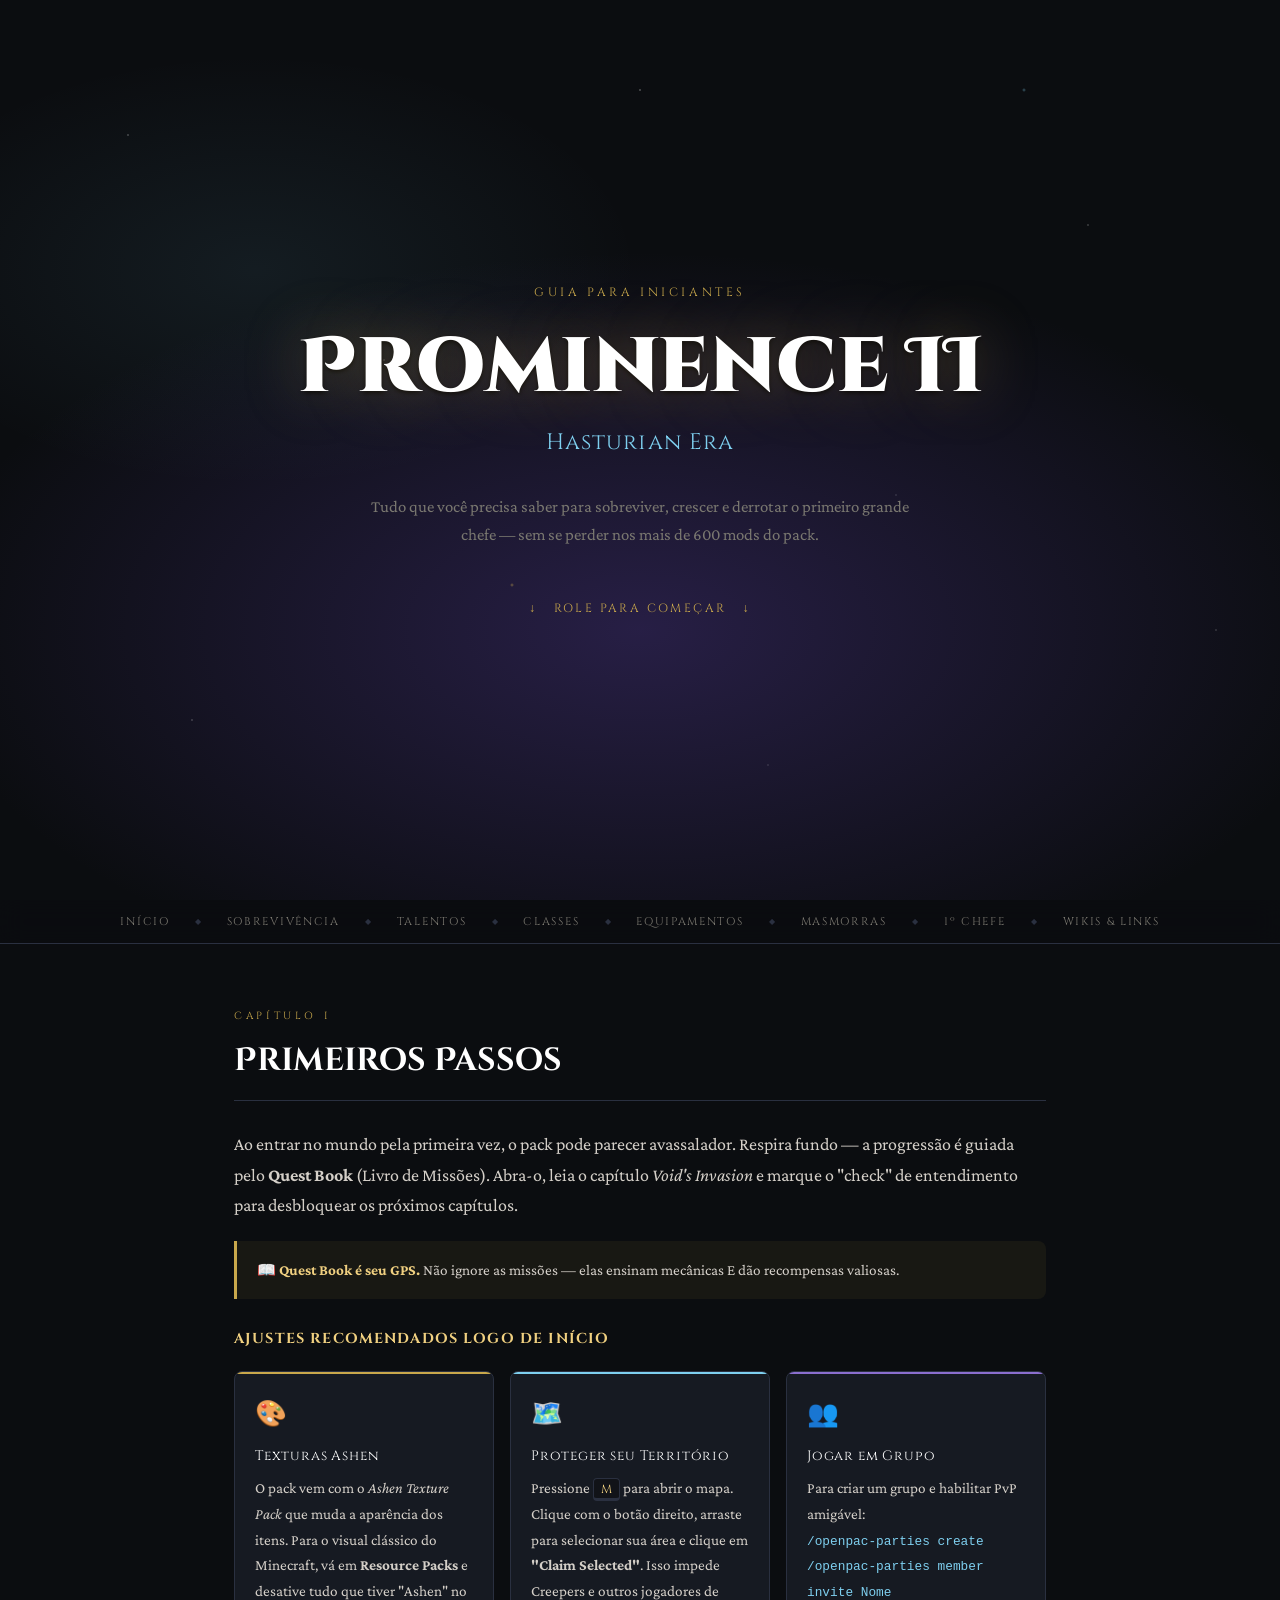
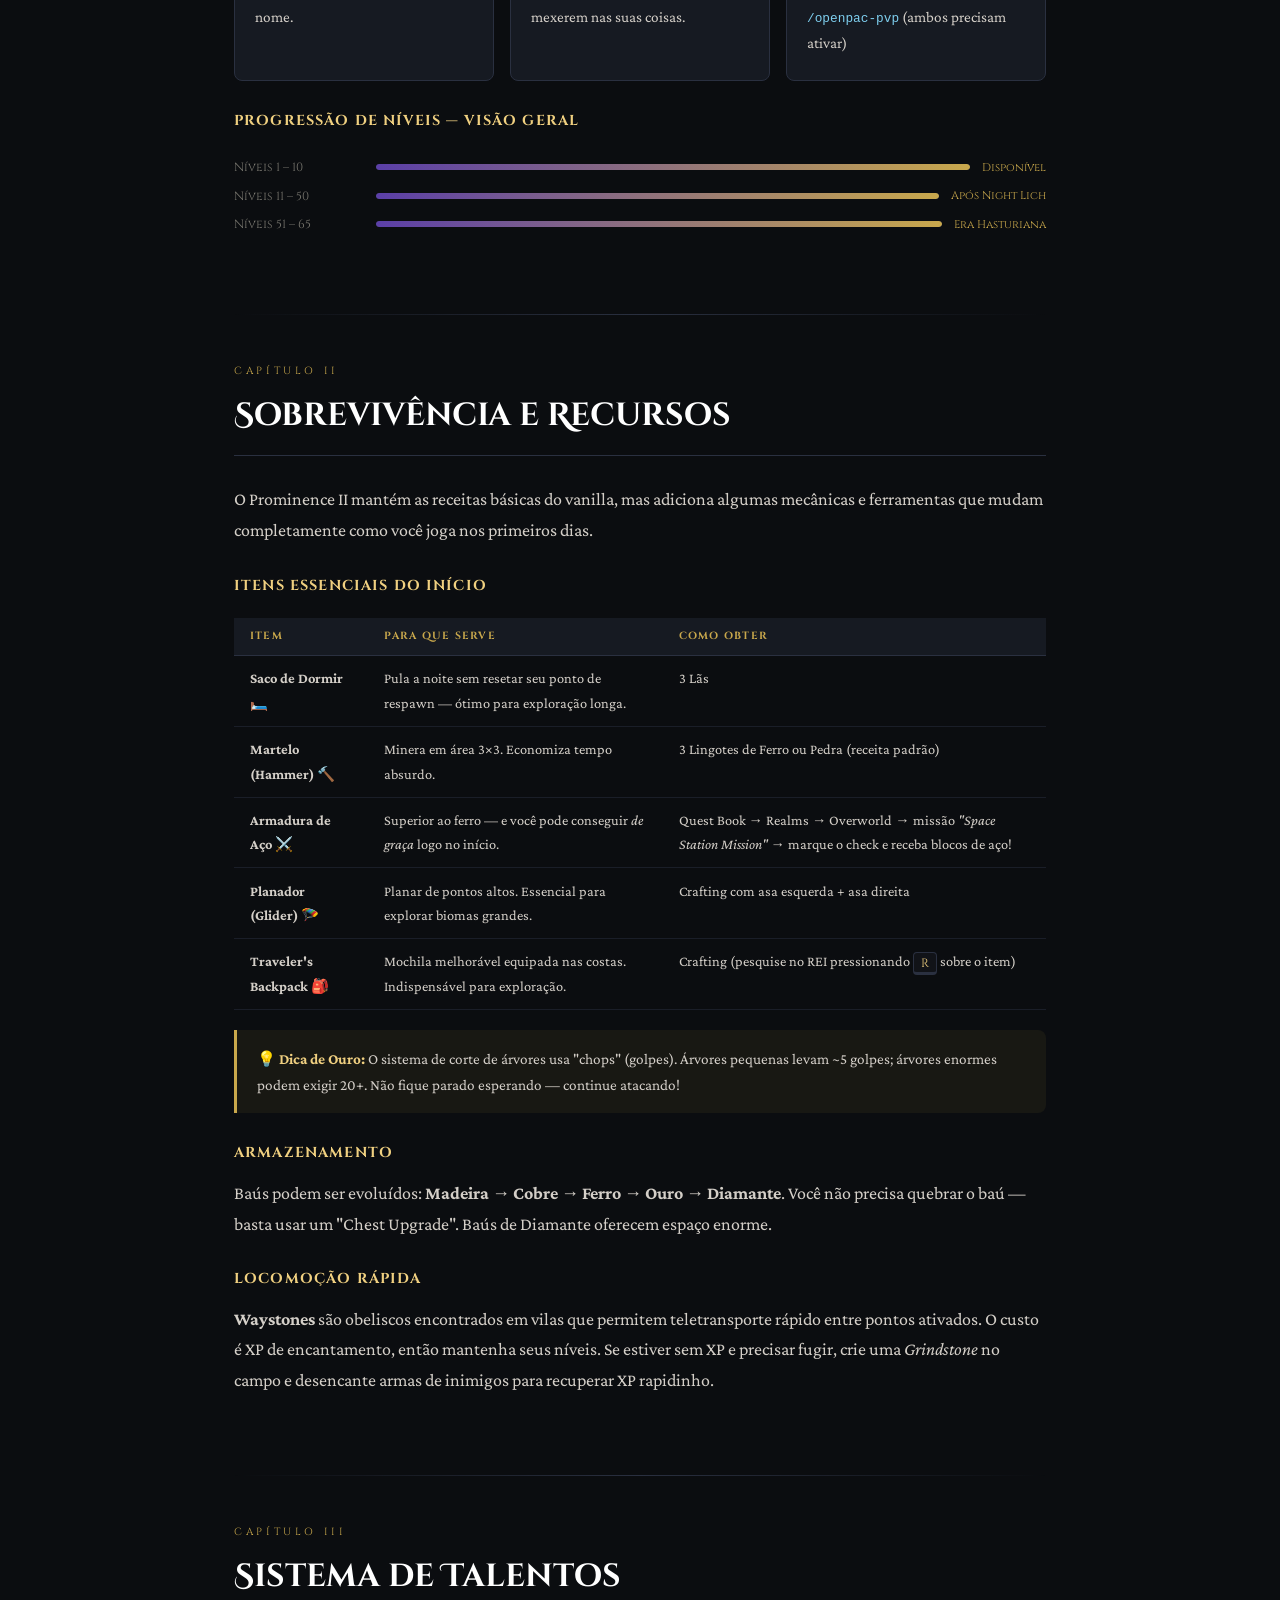
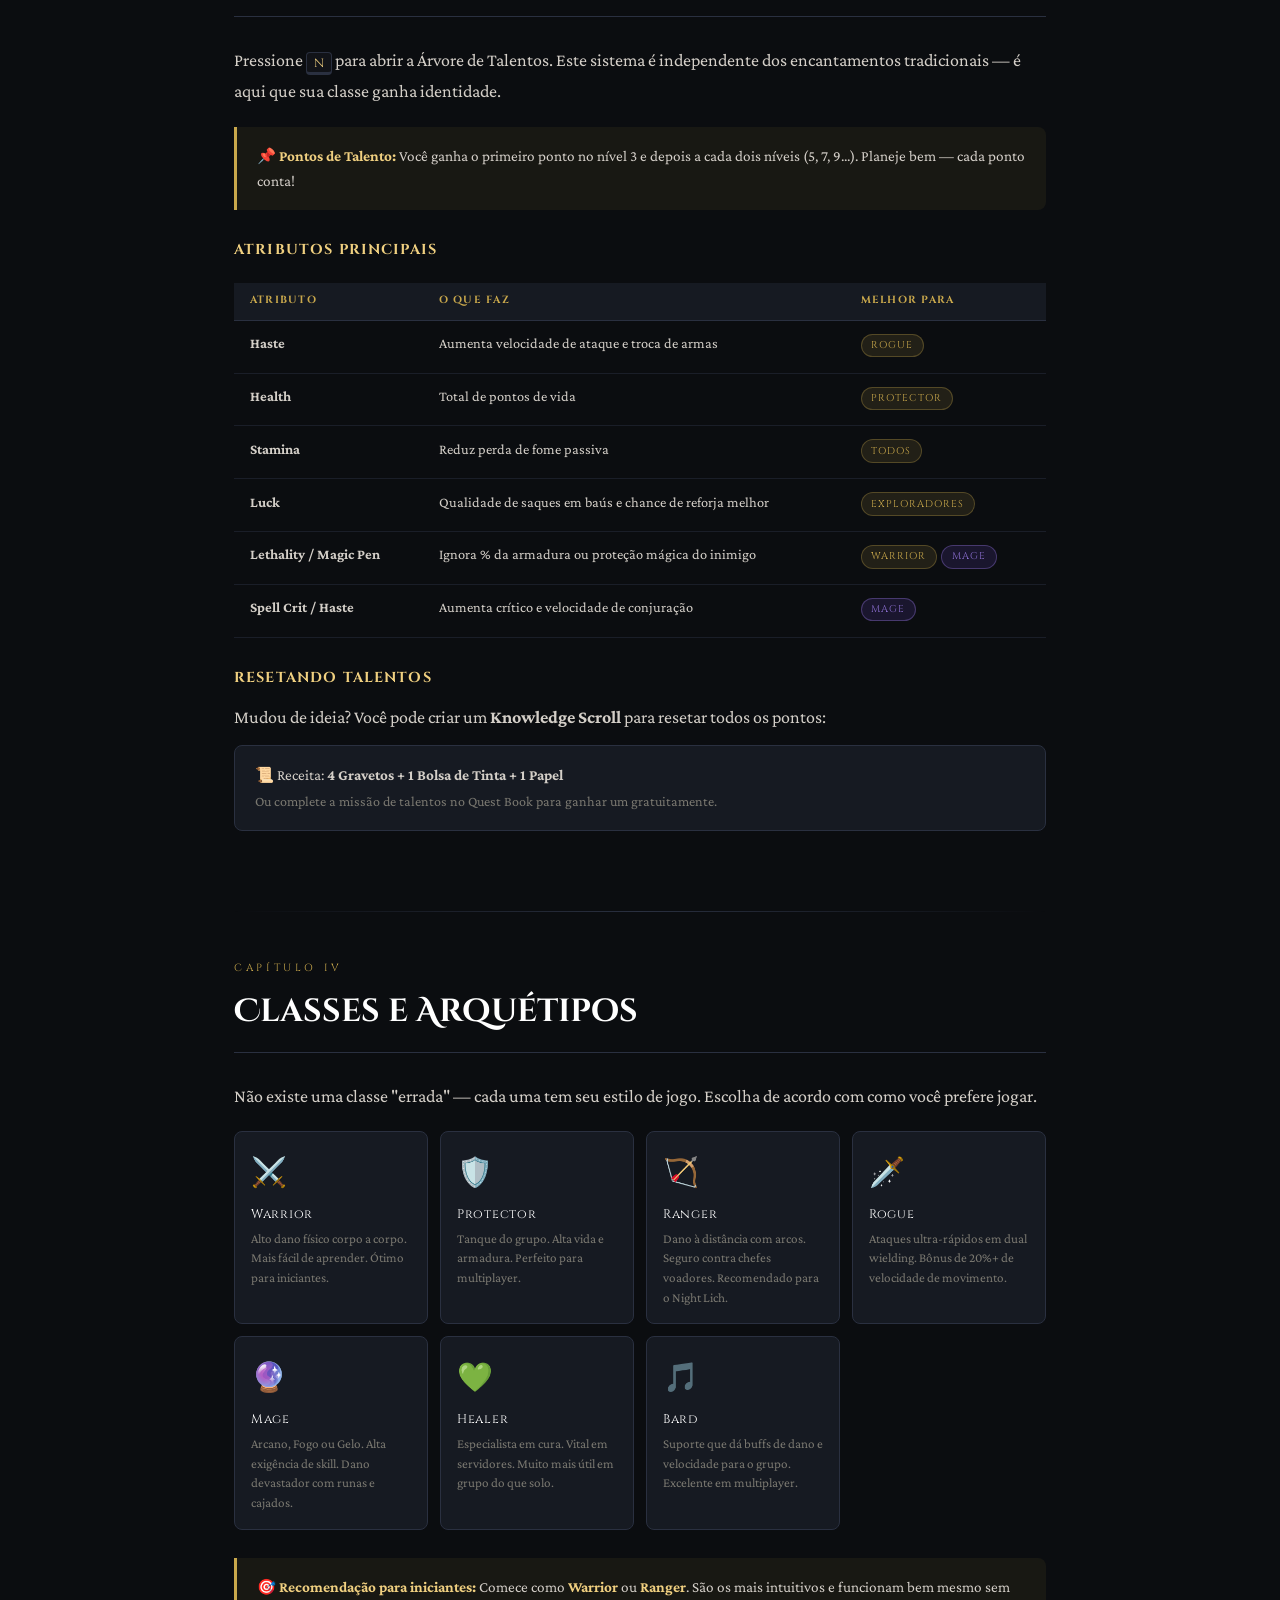
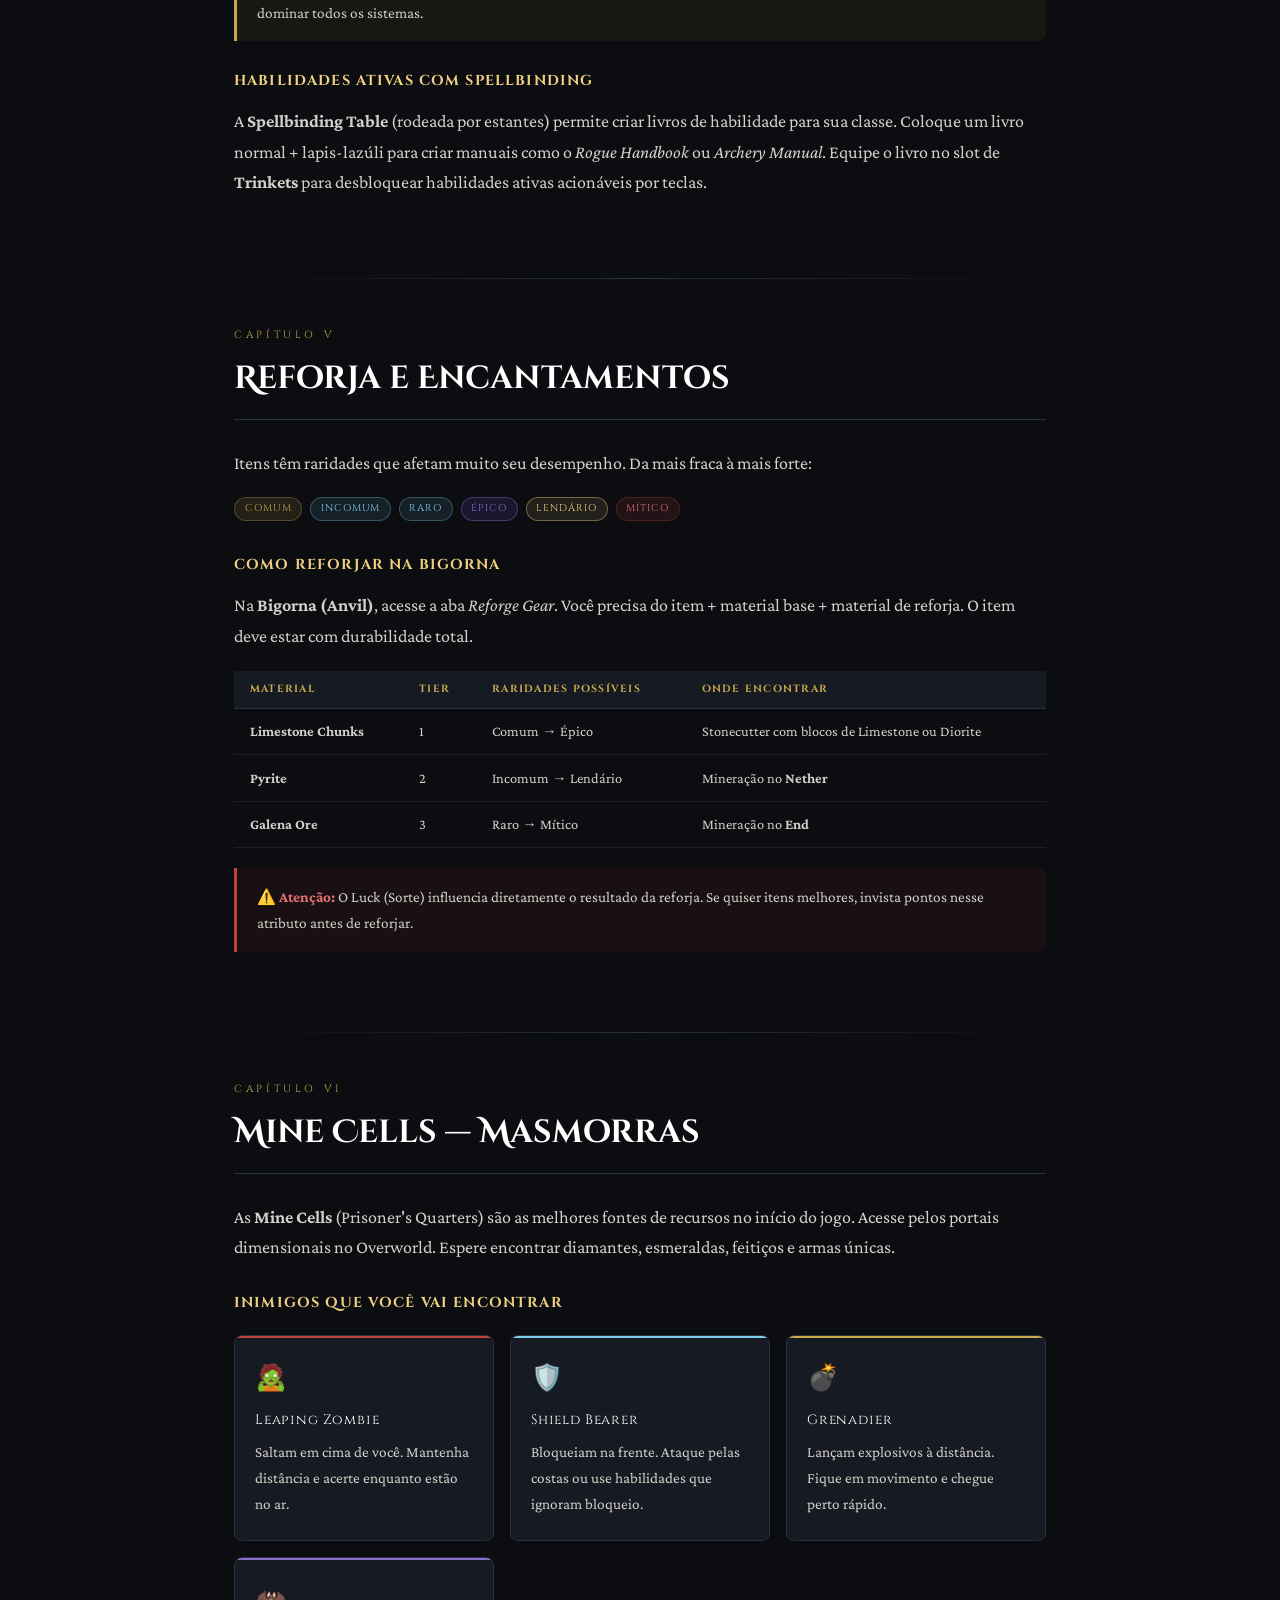
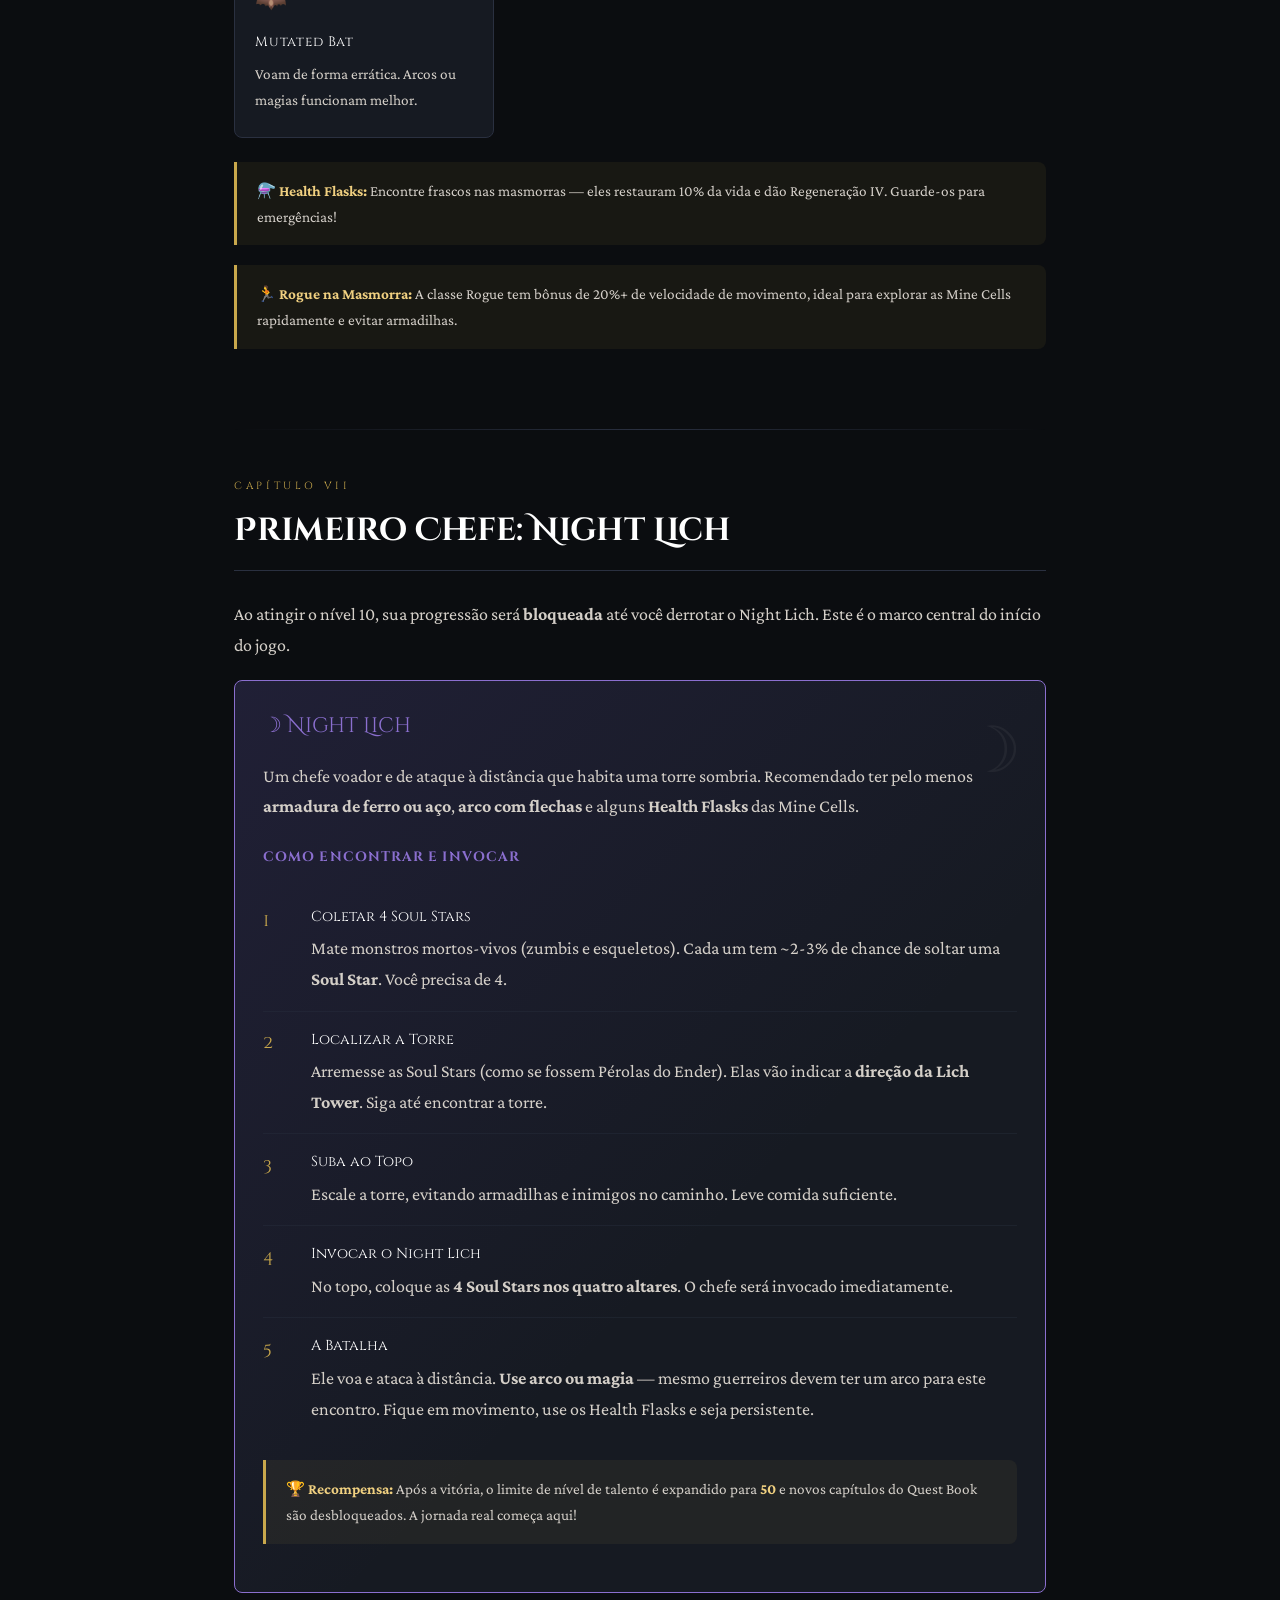
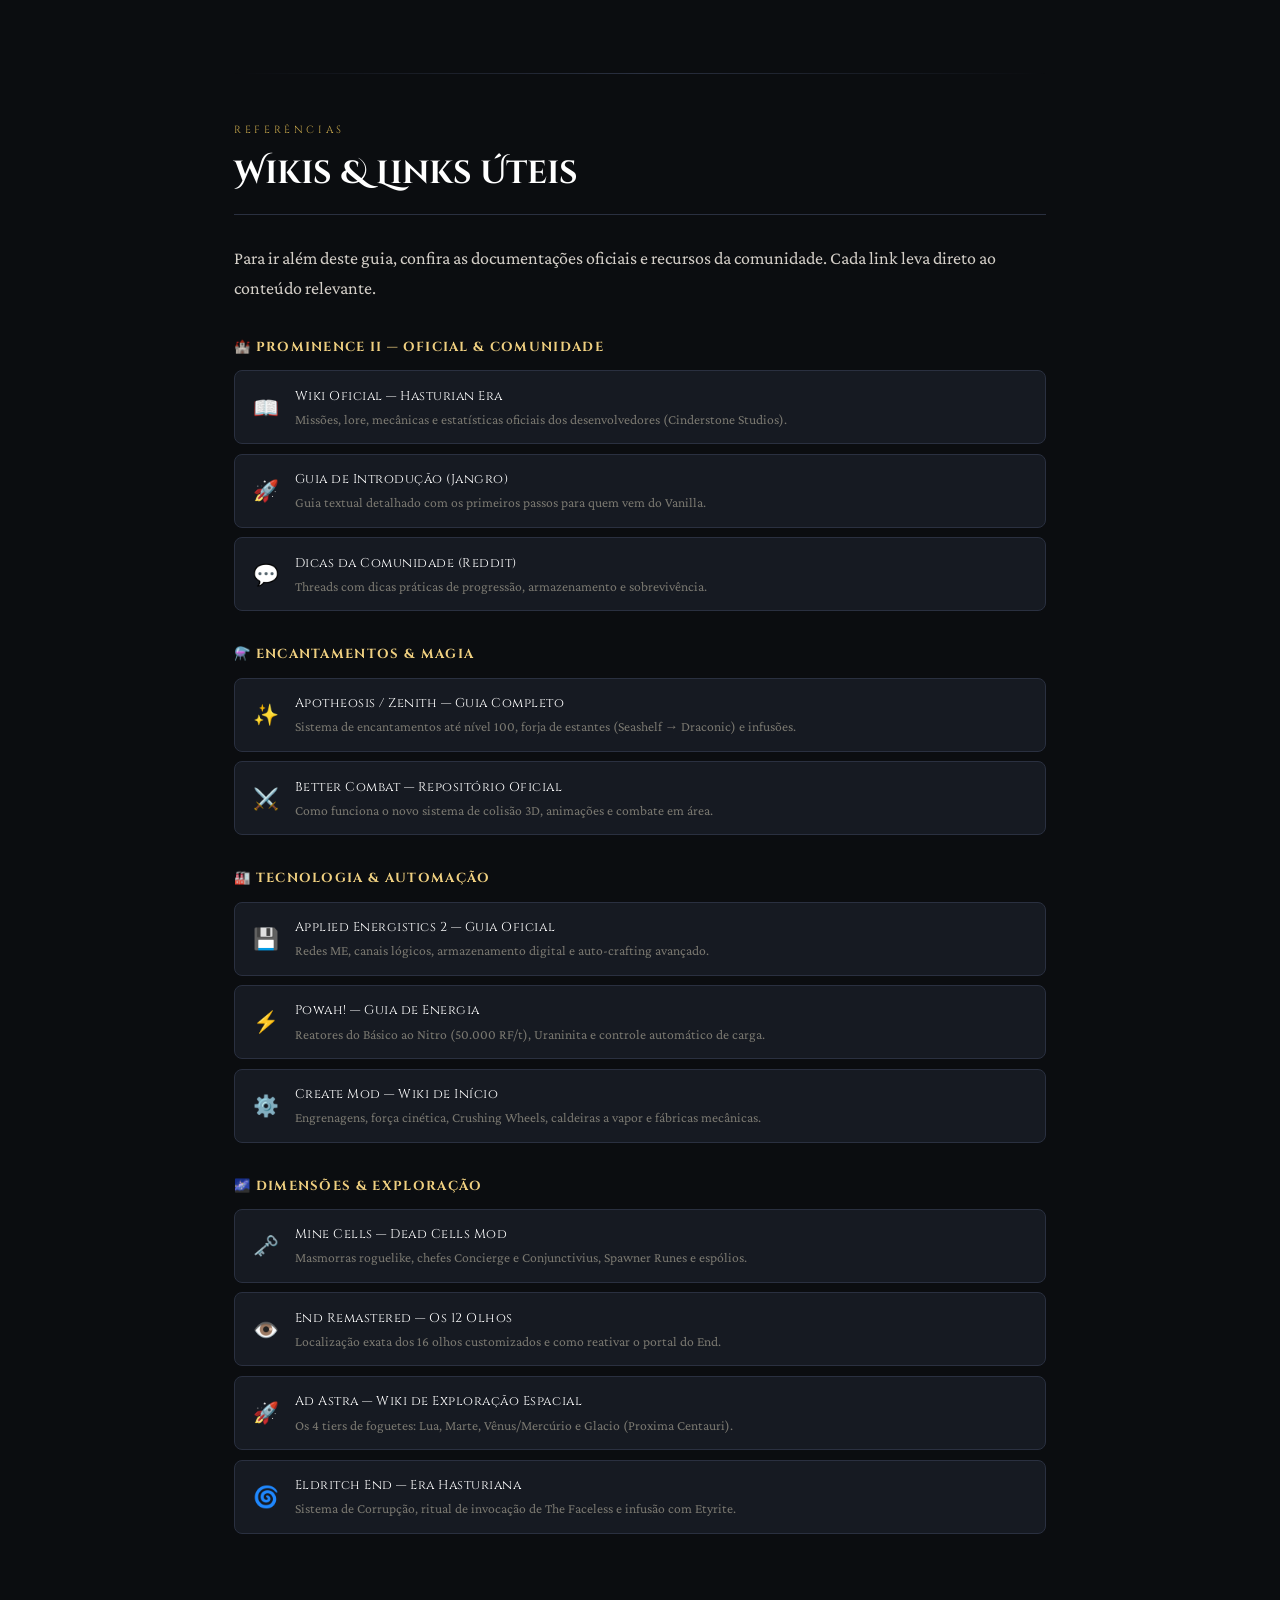
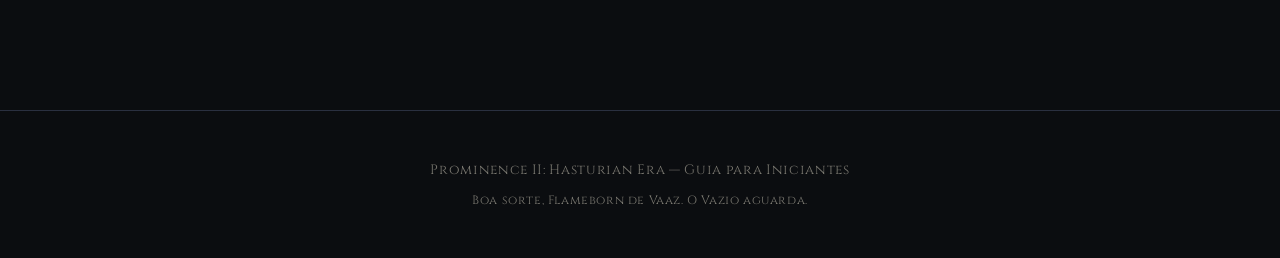
==== index.html @ ecf632aa "init commit" ====
<!DOCTYPE html>
<html lang="pt-BR">
<head>
<meta charset="UTF-8">
<meta name="viewport" content="width=device-width, initial-scale=1.0">
<title>Guia Iniciante — Prominence II: Hasturian Era</title>
<link href="https://fonts.googleapis.com/css2?family=Cinzel+Decorative:wght@700;900&family=Cinzel:wght@400;600&family=Crimson+Pro:ital,wght@0,300;0,400;0,600;1,300;1,400&display=swap" rel="stylesheet">
<style>
  :root {
    --bg:        #0b0d10;
    --surface:   #111318;
    --card:      #161a22;
    --border:    #2a3040;
    --gold:      #c9a84c;
    --gold2:     #f0d080;
    --ice:       #7ecfef;
    --void:      #5b3fa8;
    --void2:     #8b6fcf;
    --red:       #c04040;
    --green:     #4a9a6a;
    --text:      #d4cfc8;
    --muted:     #7a7870;
    --radius:    8px;
  }

  * { margin:0; padding:0; box-sizing:border-box; }

  html { scroll-behavior: smooth; }

  body {
    background: var(--bg);
    color: var(--text);
    font-family: 'Crimson Pro', Georgia, serif;
    font-size: 18px;
    line-height: 1.7;
    overflow-x: hidden;
  }

  /* ── NOISE TEXTURE ── */
  body::before {
    content:'';
    position:fixed; inset:0; pointer-events:none; z-index:0;
    background-image: url("data:image/svg+xml,%3Csvg viewBox='0 0 200 200' xmlns='http://www.w3.org/2000/svg'%3E%3Cfilter id='n'%3E%3CfeTurbulence type='fractalNoise' baseFrequency='0.85' numOctaves='4' stitchTiles='stitch'/%3E%3C/filter%3E%3Crect width='100%25' height='100%25' filter='url(%23n)' opacity='0.04'/%3E%3C/svg%3E");
    opacity: 0.4;
  }

  /* ── HERO ── */
  header {
    position: relative;
    min-height: 100vh;
    display: flex; flex-direction: column;
    align-items: center; justify-content: center;
    text-align: center;
    padding: 3rem 2rem;
    overflow: hidden;
    background:
      radial-gradient(ellipse 80% 60% at 50% 70%, rgba(91,63,168,.35) 0%, transparent 70%),
      radial-gradient(ellipse 50% 40% at 20% 30%, rgba(126,207,239,.08) 0%, transparent 60%),
      var(--bg);
  }

  .stars {
    position: absolute; inset: 0; pointer-events: none;
    background-image:
      radial-gradient(1px 1px at 10% 15%, rgba(255,255,255,.6) 0%, transparent 100%),
      radial-gradient(1px 1px at 30% 40%, rgba(255,255,255,.4) 0%, transparent 100%),
      radial-gradient(1px 1px at 50% 10%, rgba(255,255,255,.7) 0%, transparent 100%),
      radial-gradient(1px 1px at 70% 55%, rgba(255,255,255,.3) 0%, transparent 100%),
      radial-gradient(1px 1px at 85% 25%, rgba(255,255,255,.5) 0%, transparent 100%),
      radial-gradient(1px 1px at 95% 70%, rgba(255,255,255,.4) 0%, transparent 100%),
      radial-gradient(1px 1px at 15% 80%, rgba(255,255,255,.5) 0%, transparent 100%),
      radial-gradient(1px 1px at 60% 85%, rgba(255,255,255,.3) 0%, transparent 100%),
      radial-gradient(2px 2px at 40% 65%, rgba(201,168,76,.5) 0%, transparent 100%),
      radial-gradient(2px 2px at 80% 10%, rgba(126,207,239,.4) 0%, transparent 100%);
  }

  .hero-eyebrow {
    font-family: 'Cinzel', serif;
    font-size: .75rem;
    letter-spacing: .3em;
    text-transform: uppercase;
    color: var(--gold);
    margin-bottom: 1.5rem;
    opacity: 0;
    animation: fadeUp .8s .2s forwards;
  }

  .hero-title {
    font-family: 'Cinzel Decorative', serif;
    font-size: clamp(2.2rem, 6vw, 5rem);
    font-weight: 900;
    line-height: 1.1;
    color: #fff;
    text-shadow: 0 0 60px rgba(201,168,76,.4), 0 2px 4px rgba(0,0,0,.8);
    opacity: 0;
    animation: fadeUp .8s .4s forwards;
  }

  .hero-sub {
    font-family: 'Cinzel', serif;
    font-size: clamp(1rem, 2vw, 1.4rem);
    color: var(--ice);
    margin-top: .75rem;
    letter-spacing: .05em;
    opacity: 0;
    animation: fadeUp .8s .6s forwards;
  }

  .hero-desc {
    max-width: 560px;
    margin: 2rem auto 0;
    font-size: 1.05rem;
    color: var(--muted);
    opacity: 0;
    animation: fadeUp .8s .8s forwards;
  }

  .scroll-cta {
    margin-top: 3rem;
    font-family: 'Cinzel', serif;
    font-size: .75rem;
    letter-spacing: .2em;
    color: var(--gold);
    text-transform: uppercase;
    opacity: 0;
    animation: fadeUp .8s 1s forwards, pulse 2s 2s infinite;
  }

  /* ── NAV BAR ── */
  nav {
    position: sticky; top: 0; z-index: 100;
    background: rgba(11,13,16,.92);
    backdrop-filter: blur(12px);
    border-bottom: 1px solid var(--border);
    padding: .75rem 2rem;
    display: flex; align-items: center; justify-content: center;
    gap: clamp(.5rem, 2vw, 2rem);
    flex-wrap: wrap;
  }

  nav a {
    font-family: 'Cinzel', serif;
    font-size: .7rem;
    letter-spacing: .15em;
    text-transform: uppercase;
    color: var(--muted);
    text-decoration: none;
    transition: color .2s;
    white-space: nowrap;
  }
  nav a:hover { color: var(--gold); }

  .nav-dot { color: var(--border); font-size: .5rem; }

  /* ── LAYOUT ── */
  main {
    position: relative; z-index: 1;
    max-width: 860px; margin: 0 auto;
    padding: 4rem 1.5rem 6rem;
  }

  /* ── SECTION HEADERS ── */
  .section {
    margin-bottom: 5rem;
    opacity: 0;
    transform: translateY(24px);
    transition: opacity .6s, transform .6s;
  }
  .section.visible { opacity:1; transform:none; }

  .section-label {
    font-family: 'Cinzel', serif;
    font-size: .65rem;
    letter-spacing: .35em;
    text-transform: uppercase;
    color: var(--gold);
    margin-bottom: .5rem;
  }

  .section-title {
    font-family: 'Cinzel Decorative', serif;
    font-size: clamp(1.4rem, 3vw, 2rem);
    color: #fff;
    border-bottom: 1px solid var(--border);
    padding-bottom: .75rem;
    margin-bottom: 1.75rem;
  }

  /* ── CARDS ── */
  .card-grid {
    display: grid;
    grid-template-columns: repeat(auto-fill, minmax(240px, 1fr));
    gap: 1rem;
    margin-top: 1.25rem;
  }

  .card {
    background: var(--card);
    border: 1px solid var(--border);
    border-radius: var(--radius);
    padding: 1.25rem 1.25rem 1.5rem;
    position: relative;
    overflow: hidden;
    transition: border-color .2s, transform .2s;
  }
  .card:hover { border-color: var(--gold); transform: translateY(-2px); }

  .card::before {
    content:'';
    position:absolute; top:0; left:0; right:0; height:2px;
    background: var(--accent, var(--gold));
  }

  .card-icon { font-size: 1.6rem; margin-bottom: .6rem; }
  .card-title {
    font-family: 'Cinzel', serif;
    font-size: .85rem;
    letter-spacing: .06em;
    color: #fff;
    margin-bottom: .4rem;
  }
  .card-body { font-size: .95rem; color: var(--text); }

  /* ── TIP BOX ── */
  .tip {
    background: rgba(201,168,76,.07);
    border-left: 3px solid var(--gold);
    border-radius: 0 var(--radius) var(--radius) 0;
    padding: 1rem 1.25rem;
    margin: 1.25rem 0;
    font-size: .95rem;
  }
  .tip strong { color: var(--gold2); }

  .warn {
    background: rgba(192,64,64,.08);
    border-left: 3px solid var(--red);
    border-radius: 0 var(--radius) var(--radius) 0;
    padding: 1rem 1.25rem;
    margin: 1.25rem 0;
    font-size: .95rem;
  }
  .warn strong { color: #e07070; }

  /* ── PROGRESSION BAR ── */
  .prog-bar {
    display: flex; flex-direction: column; gap: .5rem;
    margin: 1.5rem 0;
  }
  .prog-row {
    display: grid; grid-template-columns: 130px 1fr auto;
    align-items: center; gap: .75rem;
    font-size: .9rem;
  }
  .prog-label { font-family: 'Cinzel', serif; font-size: .75rem; color: var(--muted); }
  .prog-track {
    height: 6px; background: var(--border); border-radius: 99px; overflow: hidden;
  }
  .prog-fill {
    height: 100%; background: linear-gradient(90deg, var(--void), var(--gold));
    border-radius: 99px;
    transform: scaleX(0); transform-origin: left;
    transition: transform 1s .3s ease;
  }
  .prog-fill.animate { transform: scaleX(1); }
  .prog-val { font-family: 'Cinzel', serif; font-size: .7rem; color: var(--gold); white-space: nowrap; }

  /* ── TABLE ── */
  .tbl-wrap { overflow-x: auto; margin: 1.25rem 0; }
  table {
    width: 100%; border-collapse: collapse;
    font-size: .9rem;
  }
  th {
    font-family: 'Cinzel', serif;
    font-size: .65rem; letter-spacing: .12em; text-transform: uppercase;
    color: var(--gold); text-align: left;
    padding: .6rem 1rem;
    border-bottom: 1px solid var(--border);
    background: var(--card);
  }
  td {
    padding: .65rem 1rem;
    border-bottom: 1px solid rgba(42,48,64,.5);
    vertical-align: top;
  }
  tr:hover td { background: rgba(255,255,255,.02); }

  /* ── STEP LIST ── */
  .steps { counter-reset: step; list-style: none; margin: 1.25rem 0; }
  .steps li {
    counter-increment: step;
    display: flex; gap: 1rem;
    padding: 1rem 0;
    border-bottom: 1px solid rgba(42,48,64,.4);
  }
  .steps li:last-child { border-bottom: none; }
  .step-num {
    font-family: 'Cinzel Decorative', serif;
    font-size: 1.1rem; color: var(--gold); min-width: 2rem; padding-top: .1rem;
  }
  .step-num::before { content: counter(step); }
  .step-content {}
  .step-title { font-family: 'Cinzel', serif; font-size: .9rem; color: #fff; margin-bottom: .25rem; }

  /* ── CLASS GRID ── */
  .class-grid {
    display: grid;
    grid-template-columns: repeat(auto-fill, minmax(170px, 1fr));
    gap: .75rem; margin-top: 1.25rem;
  }
  .class-card {
    background: var(--card); border: 1px solid var(--border);
    border-radius: var(--radius); padding: 1rem;
    cursor: default;
    transition: border-color .25s, transform .25s;
  }
  .class-card:hover { border-color: var(--accent, var(--gold)); transform: translateY(-3px); }
  .class-emoji { font-size: 1.8rem; }
  .class-name { font-family: 'Cinzel', serif; font-size: .78rem; letter-spacing: .06em; color: #fff; margin: .4rem 0 .25rem; }
  .class-desc { font-size: .82rem; color: var(--muted); line-height: 1.5; }

  /* ── BOSS BLOCK ── */
  .boss-block {
    background: linear-gradient(135deg, rgba(91,63,168,.15), rgba(11,13,16,0) 60%),
                var(--card);
    border: 1px solid var(--void2);
    border-radius: var(--radius);
    padding: 1.75rem;
    margin-top: 1.25rem;
    position: relative; overflow: hidden;
  }
  .boss-block::after {
    content:'☽';
    position:absolute; right:1.5rem; top:1rem;
    font-size:4rem; opacity:.06; pointer-events:none;
  }
  .boss-name {
    font-family: 'Cinzel Decorative', serif;
    font-size: 1.3rem; color: var(--void2);
    margin-bottom: 1rem;
  }

  /* ── BADGE ── */
  .badge {
    display: inline-block;
    font-family: 'Cinzel', serif;
    font-size: .62rem; letter-spacing: .1em; text-transform: uppercase;
    padding: .15rem .6rem;
    border-radius: 99px;
    background: rgba(201,168,76,.12);
    border: 1px solid rgba(201,168,76,.3);
    color: var(--gold);
    margin-right: .3rem; margin-bottom: .3rem;
  }
  .badge.blue { background: rgba(126,207,239,.1); border-color: rgba(126,207,239,.3); color: var(--ice); }
  .badge.purple { background: rgba(91,63,168,.2); border-color: rgba(139,111,207,.4); color: var(--void2); }
  .badge.red { background: rgba(192,64,64,.12); border-color: rgba(192,64,64,.3); color: #e07070; }

  /* ── KEY HIGHLIGHT ── */
  kbd {
    font-family: 'Cinzel', serif;
    font-size: .75rem;
    background: var(--surface);
    border: 1px solid var(--border);
    border-bottom: 3px solid var(--border);
    border-radius: 4px;
    padding: .1rem .45rem;
    color: var(--gold2);
  }

  /* ── DIVIDER ── */
  .divider {
    border: none;
    height: 1px;
    background: linear-gradient(90deg, transparent, var(--border), transparent);
    margin: 3rem 0;
  }

  /* ── LINK CARDS ── */
  .link-group-title {
    font-family: 'Cinzel', serif;
    font-size: .82rem;
    letter-spacing: .1em;
    text-transform: uppercase;
    color: var(--gold2);
    margin: 2rem 0 .75rem;
  }

  .link-grid {
    display: flex;
    flex-direction: column;
    gap: .6rem;
  }

  .link-card {
    display: flex;
    align-items: center;
    gap: 1rem;
    background: var(--card);
    border: 1px solid var(--border);
    border-radius: var(--radius);
    padding: .9rem 1.1rem;
    text-decoration: none;
    color: var(--text);
    transition: border-color .2s, background .2s, transform .15s;
  }
  .link-card:hover {
    border-color: var(--gold);
    background: rgba(201,168,76,.05);
    transform: translateX(4px);
  }

  .link-icon { font-size: 1.3rem; flex-shrink: 0; }

  .link-info {
    display: flex; flex-direction: column; gap: .15rem; flex: 1; min-width: 0;
  }

  .link-name {
    font-family: 'Cinzel', serif;
    font-size: .8rem;
    letter-spacing: .04em;
    color: #fff;
  }

  .link-desc {
    font-size: .85rem;
    color: var(--muted);
    line-height: 1.4;
  }

  .link-arrow {
    font-size: 1rem;
    color: var(--gold);
    flex-shrink: 0;
    opacity: 0;
    transition: opacity .2s, transform .2s;
  }
  .link-card:hover .link-arrow { opacity: 1; transform: translate(2px, -2px); }

  /* ── FOOTER ── */
  footer {
    text-align: center;
    padding: 3rem 1rem;
    font-size: .85rem;
    color: var(--muted);
    border-top: 1px solid var(--border);
    font-family: 'Cinzel', serif;
    letter-spacing: .05em;
  }

  /* ── ANIMATIONS ── */
  @keyframes fadeUp {
    from { opacity:0; transform: translateY(16px); }
    to   { opacity:1; transform: translateY(0); }
  }
  @keyframes pulse {
    0%,100% { opacity:.5; } 50% { opacity:1; }
  }

  /* ── RESPONSIVE ── */
  @media (max-width: 600px) {
    .prog-row { grid-template-columns: 90px 1fr auto; }
    nav { gap: .5rem 1rem; }
  }
</style>
</head>
<body>

<!-- HERO -->
<header>
  <div class="stars"></div>
  <p class="hero-eyebrow">Guia para Iniciantes</p>
  <h1 class="hero-title">Prominence II</h1>
  <p class="hero-sub">Hasturian Era</p>
  <p class="hero-desc">Tudo que você precisa saber para sobreviver, crescer e derrotar o primeiro grande chefe — sem se perder nos mais de 600 mods do pack.</p>
  <p class="scroll-cta">↓ &nbsp; Role para começar &nbsp; ↓</p>
</header>

<!-- NAV -->
<nav>
  <a href="#inicio">Início</a>
  <span class="nav-dot">◆</span>
  <a href="#sobrevivencia">Sobrevivência</a>
  <span class="nav-dot">◆</span>
  <a href="#talentos">Talentos</a>
  <span class="nav-dot">◆</span>
  <a href="#classes">Classes</a>
  <span class="nav-dot">◆</span>
  <a href="#equipamentos">Equipamentos</a>
  <span class="nav-dot">◆</span>
  <a href="#masmorras">Masmorras</a>
  <span class="nav-dot">◆</span>
  <a href="#chefe">1º Chefe</a>
  <span class="nav-dot">◆</span>
  <a href="#wikis">Wikis & Links</a>
</nav>

<main>

<!-- ── 1. PRIMEIROS PASSOS ── -->
<section class="section" id="inicio">
  <p class="section-label">Capítulo I</p>
  <h2 class="section-title">Primeiros Passos</h2>

  <p>Ao entrar no mundo pela primeira vez, o pack pode parecer avassalador. Respira fundo — a progressão é guiada pelo <strong>Quest Book</strong> (Livro de Missões). Abra-o, leia o capítulo <em>Void's Invasion</em> e marque o "check" de entendimento para desbloquear os próximos capítulos.</p>

  <div class="tip"><strong>📖 Quest Book é seu GPS.</strong> Não ignore as missões — elas ensinam mecânicas E dão recompensas valiosas.</div>

  <h3 style="font-family:'Cinzel',serif;font-size:.9rem;letter-spacing:.08em;color:var(--gold2);margin:1.75rem 0 .75rem;text-transform:uppercase;">Ajustes Recomendados Logo de Início</h3>

  <div class="card-grid">
    <div class="card" style="--accent:var(--gold)">
      <div class="card-icon">🎨</div>
      <div class="card-title">Texturas Ashen</div>
      <div class="card-body">O pack vem com o <em>Ashen Texture Pack</em> que muda a aparência dos itens. Para o visual clássico do Minecraft, vá em <strong>Resource Packs</strong> e desative tudo que tiver "Ashen" no nome.</div>
    </div>
    <div class="card" style="--accent:var(--ice)">
      <div class="card-icon">🗺️</div>
      <div class="card-title">Proteger seu Território</div>
      <div class="card-body">Pressione <kbd>M</kbd> para abrir o mapa. Clique com o botão direito, arraste para selecionar sua área e clique em <strong>"Claim Selected"</strong>. Isso impede Creepers e outros jogadores de mexerem nas suas coisas.</div>
    </div>
    <div class="card" style="--accent:var(--void2)">
      <div class="card-icon">👥</div>
      <div class="card-title">Jogar em Grupo</div>
      <div class="card-body">
        Para criar um grupo e habilitar PvP amigável:<br>
        <code style="font-size:.8rem;color:var(--ice)">/openpac-parties create</code><br>
        <code style="font-size:.8rem;color:var(--ice)">/openpac-parties member invite Nome</code><br>
        <code style="font-size:.8rem;color:var(--ice)">/openpac-pvp</code> (ambos precisam ativar)
      </div>
    </div>
  </div>

  <h3 style="font-family:'Cinzel',serif;font-size:.9rem;letter-spacing:.08em;color:var(--gold2);margin:1.75rem 0 .75rem;text-transform:uppercase;">Progressão de Níveis — Visão Geral</h3>

  <div class="prog-bar">
    <div class="prog-row">
      <span class="prog-label">Níveis 1 – 10</span>
      <div class="prog-track"><div class="prog-fill" style="--w:.15"></div></div>
      <span class="prog-val">Disponível</span>
    </div>
    <div class="prog-row">
      <span class="prog-label">Níveis 11 – 50</span>
      <div class="prog-track"><div class="prog-fill" style="--w:.62"></div></div>
      <span class="prog-val">Após Night Lich</span>
    </div>
    <div class="prog-row">
      <span class="prog-label">Níveis 51 – 65</span>
      <div class="prog-track"><div class="prog-fill" style="--w:1"></div></div>
      <span class="prog-val">Era Hasturiana</span>
    </div>
  </div>

</section>

<hr class="divider">

<!-- ── 2. SOBREVIVÊNCIA ── -->
<section class="section" id="sobrevivencia">
  <p class="section-label">Capítulo II</p>
  <h2 class="section-title">Sobrevivência e Recursos</h2>

  <p>O Prominence II mantém as receitas básicas do vanilla, mas adiciona algumas mecânicas e ferramentas que mudam completamente como você joga nos primeiros dias.</p>

  <h3 style="font-family:'Cinzel',serif;font-size:.9rem;letter-spacing:.08em;color:var(--gold2);margin:1.75rem 0 .75rem;text-transform:uppercase;">Itens Essenciais do Início</h3>

  <div class="tbl-wrap">
    <table>
      <thead>
        <tr>
          <th>Item</th>
          <th>Para que serve</th>
          <th>Como obter</th>
        </tr>
      </thead>
      <tbody>
        <tr>
          <td><strong>Saco de Dormir</strong> 🛏️</td>
          <td>Pula a noite sem resetar seu ponto de respawn — ótimo para exploração longa.</td>
          <td>3 Lãs</td>
        </tr>
        <tr>
          <td><strong>Martelo (Hammer)</strong> 🔨</td>
          <td>Minera em área 3×3. Economiza tempo absurdo.</td>
          <td>3 Lingotes de Ferro ou Pedra (receita padrão)</td>
        </tr>
        <tr>
          <td><strong>Armadura de Aço</strong> ⚔️</td>
          <td>Superior ao ferro — e você pode conseguir <em>de graça</em> logo no início.</td>
          <td>Quest Book → Realms → Overworld → missão <em>"Space Station Mission"</em> → marque o check e receba blocos de aço!</td>
        </tr>
        <tr>
          <td><strong>Planador (Glider)</strong> 🪂</td>
          <td>Planar de pontos altos. Essencial para explorar biomas grandes.</td>
          <td>Crafting com asa esquerda + asa direita</td>
        </tr>
        <tr>
          <td><strong>Traveler's Backpack</strong> 🎒</td>
          <td>Mochila melhorável equipada nas costas. Indispensável para exploração.</td>
          <td>Crafting (pesquise no REI pressionando <kbd>R</kbd> sobre o item)</td>
        </tr>
      </tbody>
    </table>
  </div>

  <div class="tip"><strong>💡 Dica de Ouro:</strong> O sistema de corte de árvores usa "chops" (golpes). Árvores pequenas levam ~5 golpes; árvores enormes podem exigir 20+. Não fique parado esperando — continue atacando!</div>

  <h3 style="font-family:'Cinzel',serif;font-size:.9rem;letter-spacing:.08em;color:var(--gold2);margin:1.75rem 0 .75rem;text-transform:uppercase;">Armazenamento</h3>
  <p>Baús podem ser evoluídos: <strong>Madeira → Cobre → Ferro → Ouro → Diamante</strong>. Você não precisa quebrar o baú — basta usar um "Chest Upgrade". Baús de Diamante oferecem espaço enorme.</p>

  <h3 style="font-family:'Cinzel',serif;font-size:.9rem;letter-spacing:.08em;color:var(--gold2);margin:1.75rem 0 .75rem;text-transform:uppercase;">Locomoção Rápida</h3>
  <p><strong>Waystones</strong> são obeliscos encontrados em vilas que permitem teletransporte rápido entre pontos ativados. O custo é XP de encantamento, então mantenha seus níveis. Se estiver sem XP e precisar fugir, crie uma <em>Grindstone</em> no campo e desencante armas de inimigos para recuperar XP rapidinho.</p>

</section>

<hr class="divider">

<!-- ── 3. TALENTOS ── -->
<section class="section" id="talentos">
  <p class="section-label">Capítulo III</p>
  <h2 class="section-title">Sistema de Talentos</h2>

  <p>Pressione <kbd>N</kbd> para abrir a Árvore de Talentos. Este sistema é independente dos encantamentos tradicionais — é aqui que sua classe ganha identidade.</p>

  <div class="tip"><strong>📌 Pontos de Talento:</strong> Você ganha o primeiro ponto no nível 3 e depois a cada dois níveis (5, 7, 9...). Planeje bem — cada ponto conta!</div>

  <h3 style="font-family:'Cinzel',serif;font-size:.9rem;letter-spacing:.08em;color:var(--gold2);margin:1.75rem 0 .75rem;text-transform:uppercase;">Atributos Principais</h3>

  <div class="tbl-wrap">
    <table>
      <thead>
        <tr><th>Atributo</th><th>O que faz</th><th>Melhor para</th></tr>
      </thead>
      <tbody>
        <tr><td><strong>Haste</strong></td><td>Aumenta velocidade de ataque e troca de armas</td><td><span class="badge">Rogue</span></td></tr>
        <tr><td><strong>Health</strong></td><td>Total de pontos de vida</td><td><span class="badge">Protector</span></td></tr>
        <tr><td><strong>Stamina</strong></td><td>Reduz perda de fome passiva</td><td><span class="badge">Todos</span></td></tr>
        <tr><td><strong>Luck</strong></td><td>Qualidade de saques em baús e chance de reforja melhor</td><td><span class="badge">Exploradores</span></td></tr>
        <tr><td><strong>Lethality / Magic Pen</strong></td><td>Ignora % da armadura ou proteção mágica do inimigo</td><td><span class="badge">Warrior</span><span class="badge purple">Mage</span></td></tr>
        <tr><td><strong>Spell Crit / Haste</strong></td><td>Aumenta crítico e velocidade de conjuração</td><td><span class="badge purple">Mage</span></td></tr>
      </tbody>
    </table>
  </div>

  <h3 style="font-family:'Cinzel',serif;font-size:.9rem;letter-spacing:.08em;color:var(--gold2);margin:1.75rem 0 .75rem;text-transform:uppercase;">Resetando Talentos</h3>
  <p>Mudou de ideia? Você pode criar um <strong>Knowledge Scroll</strong> para resetar todos os pontos:</p>
  <div style="background:var(--card);border:1px solid var(--border);border-radius:var(--radius);padding:1rem 1.25rem;margin-top:.75rem;font-size:.95rem;">
    📜 Receita: <strong>4 Gravetos + 1 Bolsa de Tinta + 1 Papel</strong><br>
    <span style="color:var(--muted);font-size:.88rem;">Ou complete a missão de talentos no Quest Book para ganhar um gratuitamente.</span>
  </div>
</section>

<hr class="divider">

<!-- ── 4. CLASSES ── -->
<section class="section" id="classes">
  <p class="section-label">Capítulo IV</p>
  <h2 class="section-title">Classes e Arquétipos</h2>

  <p>Não existe uma classe "errada" — cada uma tem seu estilo de jogo. Escolha de acordo com como você prefere jogar.</p>

  <div class="class-grid">
    <div class="class-card" style="--accent:var(--red)">
      <div class="class-emoji">⚔️</div>
      <div class="class-name">Warrior</div>
      <div class="class-desc">Alto dano físico corpo a corpo. Mais fácil de aprender. Ótimo para iniciantes.</div>
    </div>
    <div class="class-card" style="--accent:#7a7870">
      <div class="class-emoji">🛡️</div>
      <div class="class-name">Protector</div>
      <div class="class-desc">Tanque do grupo. Alta vida e armadura. Perfeito para multiplayer.</div>
    </div>
    <div class="class-card" style="--accent:var(--green)">
      <div class="class-emoji">🏹</div>
      <div class="class-name">Ranger</div>
      <div class="class-desc">Dano à distância com arcos. Seguro contra chefes voadores. Recomendado para o Night Lich.</div>
    </div>
    <div class="class-card" style="--accent:var(--gold)">
      <div class="class-emoji">🗡️</div>
      <div class="class-name">Rogue</div>
      <div class="class-desc">Ataques ultra-rápidos em dual wielding. Bônus de 20%+ de velocidade de movimento.</div>
    </div>
    <div class="class-card" style="--accent:var(--void2)">
      <div class="class-emoji">🔮</div>
      <div class="class-name">Mage</div>
      <div class="class-desc">Arcano, Fogo ou Gelo. Alta exigência de skill. Dano devastador com runas e cajados.</div>
    </div>
    <div class="class-card" style="--accent:var(--ice)">
      <div class="class-emoji">💚</div>
      <div class="class-name">Healer</div>
      <div class="class-desc">Especialista em cura. Vital em servidores. Muito mais útil em grupo do que solo.</div>
    </div>
    <div class="class-card" style="--accent:#d4a0ff">
      <div class="class-emoji">🎵</div>
      <div class="class-name">Bard</div>
      <div class="class-desc">Suporte que dá buffs de dano e velocidade para o grupo. Excelente em multiplayer.</div>
    </div>
  </div>

  <div class="tip" style="margin-top:1.75rem"><strong>🎯 Recomendação para iniciantes:</strong> Comece como <strong>Warrior</strong> ou <strong>Ranger</strong>. São os mais intuitivos e funcionam bem mesmo sem dominar todos os sistemas.</div>

  <h3 style="font-family:'Cinzel',serif;font-size:.9rem;letter-spacing:.08em;color:var(--gold2);margin:1.75rem 0 .75rem;text-transform:uppercase;">Habilidades Ativas com Spellbinding</h3>
  <p>A <strong>Spellbinding Table</strong> (rodeada por estantes) permite criar livros de habilidade para sua classe. Coloque um livro normal + lapis-lazúli para criar manuais como o <em>Rogue Handbook</em> ou <em>Archery Manual</em>. Equipe o livro no slot de <strong>Trinkets</strong> para desbloquear habilidades ativas acionáveis por teclas.</p>
</section>

<hr class="divider">

<!-- ── 5. EQUIPAMENTOS ── -->
<section class="section" id="equipamentos">
  <p class="section-label">Capítulo V</p>
  <h2 class="section-title">Reforja e Encantamentos</h2>

  <p>Itens têm raridades que afetam muito seu desempenho. Da mais fraca à mais forte:</p>
  <div style="margin:.75rem 0 1.25rem">
    <span class="badge">Comum</span>
    <span class="badge blue">Incomum</span>
    <span class="badge blue">Raro</span>
    <span class="badge purple">Épico</span>
    <span class="badge" style="background:rgba(240,208,128,.1);border-color:rgba(240,208,128,.4);color:var(--gold2)">Lendário</span>
    <span class="badge red">Mítico</span>
  </div>

  <h3 style="font-family:'Cinzel',serif;font-size:.9rem;letter-spacing:.08em;color:var(--gold2);margin:1.75rem 0 .75rem;text-transform:uppercase;">Como Reforjar na Bigorna</h3>
  <p>Na <strong>Bigorna (Anvil)</strong>, acesse a aba <em>Reforge Gear</em>. Você precisa do item + material base + material de reforja. O item deve estar com durabilidade total.</p>

  <div class="tbl-wrap">
    <table>
      <thead>
        <tr><th>Material</th><th>Tier</th><th>Raridades possíveis</th><th>Onde encontrar</th></tr>
      </thead>
      <tbody>
        <tr>
          <td><strong>Limestone Chunks</strong></td>
          <td>1</td>
          <td>Comum → Épico</td>
          <td>Stonecutter com blocos de Limestone ou Diorite</td>
        </tr>
        <tr>
          <td><strong>Pyrite</strong></td>
          <td>2</td>
          <td>Incomum → Lendário</td>
          <td>Mineração no <strong>Nether</strong></td>
        </tr>
        <tr>
          <td><strong>Galena Ore</strong></td>
          <td>3</td>
          <td>Raro → Mítico</td>
          <td>Mineração no <strong>End</strong></td>
        </tr>
      </tbody>
    </table>
  </div>

  <div class="warn"><strong>⚠️ Atenção:</strong> O Luck (Sorte) influencia diretamente o resultado da reforja. Se quiser itens melhores, invista pontos nesse atributo antes de reforjar.</div>

</section>

<hr class="divider">

<!-- ── 6. MASMORRAS ── -->
<section class="section" id="masmorras">
  <p class="section-label">Capítulo VI</p>
  <h2 class="section-title">Mine Cells — Masmorras</h2>

  <p>As <strong>Mine Cells</strong> (Prisoner's Quarters) são as melhores fontes de recursos no início do jogo. Acesse pelos portais dimensionais no Overworld. Espere encontrar diamantes, esmeraldas, feitiços e armas únicas.</p>

  <h3 style="font-family:'Cinzel',serif;font-size:.9rem;letter-spacing:.08em;color:var(--gold2);margin:1.75rem 0 .75rem;text-transform:uppercase;">Inimigos que Você Vai Encontrar</h3>

  <div class="card-grid">
    <div class="card" style="--accent:var(--red)">
      <div class="card-icon">🧟</div>
      <div class="card-title">Leaping Zombie</div>
      <div class="card-body">Saltam em cima de você. Mantenha distância e acerte enquanto estão no ar.</div>
    </div>
    <div class="card" style="--accent:var(--ice)">
      <div class="card-icon">🛡️</div>
      <div class="card-title">Shield Bearer</div>
      <div class="card-body">Bloqueiam na frente. Ataque pelas costas ou use habilidades que ignoram bloqueio.</div>
    </div>
    <div class="card" style="--accent:var(--gold)">
      <div class="card-icon">💣</div>
      <div class="card-title">Grenadier</div>
      <div class="card-body">Lançam explosivos à distância. Fique em movimento e chegue perto rápido.</div>
    </div>
    <div class="card" style="--accent:var(--void2)">
      <div class="card-icon">🦇</div>
      <div class="card-title">Mutated Bat</div>
      <div class="card-body">Voam de forma errática. Arcos ou magias funcionam melhor.</div>
    </div>
  </div>

  <div class="tip" style="margin-top:1.5rem"><strong>⚗️ Health Flasks:</strong> Encontre frascos nas masmorras — eles restauram 10% da vida e dão Regeneração IV. Guarde-os para emergências!</div>
  <div class="tip"><strong>🏃 Rogue na Masmorra:</strong> A classe Rogue tem bônus de 20%+ de velocidade de movimento, ideal para explorar as Mine Cells rapidamente e evitar armadilhas.</div>

</section>

<hr class="divider">

<!-- ── 7. CHEFE ── -->
<section class="section" id="chefe">
  <p class="section-label">Capítulo VII</p>
  <h2 class="section-title">Primeiro Chefe: Night Lich</h2>

  <p>Ao atingir o nível 10, sua progressão será <strong>bloqueada</strong> até você derrotar o Night Lich. Este é o marco central do início do jogo.</p>

  <div class="boss-block">
    <div class="boss-name">☽ Night Lich</div>
    <p>Um chefe voador e de ataque à distância que habita uma torre sombria. Recomendado ter pelo menos <strong>armadura de ferro ou aço</strong>, <strong>arco com flechas</strong> e alguns <strong>Health Flasks</strong> das Mine Cells.</p>

    <h3 style="font-family:'Cinzel',serif;font-size:.85rem;letter-spacing:.08em;color:var(--void2);margin:1.5rem 0 .75rem;text-transform:uppercase;">Como Encontrar e Invocar</h3>

    <ol class="steps">
      <li>
        <span class="step-num"></span>
        <div class="step-content">
          <div class="step-title">Coletar 4 Soul Stars</div>
          <p>Mate monstros mortos-vivos (zumbis e esqueletos). Cada um tem ~2-3% de chance de soltar uma <strong>Soul Star</strong>. Você precisa de 4.</p>
        </div>
      </li>
      <li>
        <span class="step-num"></span>
        <div class="step-content">
          <div class="step-title">Localizar a Torre</div>
          <p>Arremesse as Soul Stars (como se fossem Pérolas do Ender). Elas vão indicar a <strong>direção da Lich Tower</strong>. Siga até encontrar a torre.</p>
        </div>
      </li>
      <li>
        <span class="step-num"></span>
        <div class="step-content">
          <div class="step-title">Suba ao Topo</div>
          <p>Escale a torre, evitando armadilhas e inimigos no caminho. Leve comida suficiente.</p>
        </div>
      </li>
      <li>
        <span class="step-num"></span>
        <div class="step-content">
          <div class="step-title">Invocar o Night Lich</div>
          <p>No topo, coloque as <strong>4 Soul Stars nos quatro altares</strong>. O chefe será invocado imediatamente.</p>
        </div>
      </li>
      <li>
        <span class="step-num"></span>
        <div class="step-content">
          <div class="step-title">A Batalha</div>
          <p>Ele voa e ataca à distância. <strong>Use arco ou magia</strong> — mesmo guerreiros devem ter um arco para este encontro. Fique em movimento, use os Health Flasks e seja persistente.</p>
        </div>
      </li>
    </ol>

    <div class="tip" style="margin-top:1rem"><strong>🏆 Recompensa:</strong> Após a vitória, o limite de nível de talento é expandido para <strong>50</strong> e novos capítulos do Quest Book são desbloqueados. A jornada real começa aqui!</div>
  </div>

</section>

<hr class="divider">

<!-- ── 8. WIKIS & LINKS ── -->
<section class="section" id="wikis">
  <p class="section-label">Referências</p>
  <h2 class="section-title">Wikis & Links Úteis</h2>

  <p>Para ir além deste guia, confira as documentações oficiais e recursos da comunidade. Cada link leva direto ao conteúdo relevante.</p>

  <h3 class="link-group-title">🏰 Prominence II — Oficial & Comunidade</h3>
  <div class="link-grid">
    <a class="link-card" href="https://rpg.prominence.wiki/hasturian-era" target="_blank" rel="noopener">
      <span class="link-icon">📖</span>
      <span class="link-info">
        <span class="link-name">Wiki Oficial — Hasturian Era</span>
        <span class="link-desc">Missões, lore, mecânicas e estatísticas oficiais dos desenvolvedores (Cinderstone Studios).</span>
      </span>
      <span class="link-arrow">↗</span>
    </a>
    <a class="link-card" href="https://jangro.com/2023/10/04/prominence-ii-2-fabric-minecraft-1-20-1-getting-started" target="_blank" rel="noopener">
      <span class="link-icon">🚀</span>
      <span class="link-info">
        <span class="link-name">Guia de Introdução (Jangro)</span>
        <span class="link-desc">Guia textual detalhado com os primeiros passos para quem vem do Vanilla.</span>
      </span>
      <span class="link-arrow">↗</span>
    </a>
    <a class="link-card" href="https://www.reddit.com/r/feedthebeast/comments/1f3431u/prominence_ii_tips_and_advice/" target="_blank" rel="noopener">
      <span class="link-icon">💬</span>
      <span class="link-info">
        <span class="link-name">Dicas da Comunidade (Reddit)</span>
        <span class="link-desc">Threads com dicas práticas de progressão, armazenamento e sobrevivência.</span>
      </span>
      <span class="link-arrow">↗</span>
    </a>
  </div>

  <h3 class="link-group-title">⚗️ Encantamentos & Magia</h3>
  <div class="link-grid">
    <a class="link-card" href="https://allthemods.github.io/alltheguides/atm9/apotheosis/" target="_blank" rel="noopener">
      <span class="link-icon">✨</span>
      <span class="link-info">
        <span class="link-name">Apotheosis / Zenith — Guia Completo</span>
        <span class="link-desc">Sistema de encantamentos até nível 100, forja de estantes (Seashelf → Draconic) e infusões.</span>
      </span>
      <span class="link-arrow">↗</span>
    </a>
    <a class="link-card" href="https://github.com/ZsoltMolnarrr/BetterCombat" target="_blank" rel="noopener">
      <span class="link-icon">⚔️</span>
      <span class="link-info">
        <span class="link-name">Better Combat — Repositório Oficial</span>
        <span class="link-desc">Como funciona o novo sistema de colisão 3D, animações e combate em área.</span>
      </span>
      <span class="link-arrow">↗</span>
    </a>
  </div>

  <h3 class="link-group-title">🏭 Tecnologia & Automação</h3>
  <div class="link-grid">
    <a class="link-card" href="https://guide.appliedenergistics.org/" target="_blank" rel="noopener">
      <span class="link-icon">💾</span>
      <span class="link-info">
        <span class="link-name">Applied Energistics 2 — Guia Oficial</span>
        <span class="link-desc">Redes ME, canais lógicos, armazenamento digital e auto-crafting avançado.</span>
      </span>
      <span class="link-arrow">↗</span>
    </a>
    <a class="link-card" href="https://allthemods.github.io/alltheguides/atm9/powah/" target="_blank" rel="noopener">
      <span class="link-icon">⚡</span>
      <span class="link-info">
        <span class="link-name">Powah! — Guia de Energia</span>
        <span class="link-desc">Reatores do Básico ao Nitro (50.000 RF/t), Uraninita e controle automático de carga.</span>
      </span>
      <span class="link-arrow">↗</span>
    </a>
    <a class="link-card" href="https://create.fandom.com/wiki/Getting_started" target="_blank" rel="noopener">
      <span class="link-icon">⚙️</span>
      <span class="link-info">
        <span class="link-name">Create Mod — Wiki de Início</span>
        <span class="link-desc">Engrenagens, força cinética, Crushing Wheels, caldeiras a vapor e fábricas mecânicas.</span>
      </span>
      <span class="link-arrow">↗</span>
    </a>
  </div>

  <h3 class="link-group-title">🌌 Dimensões & Exploração</h3>
  <div class="link-grid">
    <a class="link-card" href="https://www.curseforge.com/minecraft/mc-mods/minecells" target="_blank" rel="noopener">
      <span class="link-icon">🗝️</span>
      <span class="link-info">
        <span class="link-name">Mine Cells — Dead Cells Mod</span>
        <span class="link-desc">Masmorras roguelike, chefes Concierge e Conjunctivius, Spawner Runes e espólios.</span>
      </span>
      <span class="link-arrow">↗</span>
    </a>
    <a class="link-card" href="https://www.curseforge.com/minecraft/mc-mods/endremastered" target="_blank" rel="noopener">
      <span class="link-icon">👁️</span>
      <span class="link-info">
        <span class="link-name">End Remastered — Os 12 Olhos</span>
        <span class="link-desc">Localização exata dos 16 olhos customizados e como reativar o portal do End.</span>
      </span>
      <span class="link-arrow">↗</span>
    </a>
    <a class="link-card" href="https://ad-astra-mod.fandom.com/wiki/Ad_Astra_Mod_Wiki" target="_blank" rel="noopener">
      <span class="link-icon">🚀</span>
      <span class="link-info">
        <span class="link-name">Ad Astra — Wiki de Exploração Espacial</span>
        <span class="link-desc">Os 4 tiers de foguetes: Lua, Marte, Vênus/Mercúrio e Glacio (Proxima Centauri).</span>
      </span>
      <span class="link-arrow">↗</span>
    </a>
    <a class="link-card" href="https://rpg.prominence.wiki/mod/eldritch-end" target="_blank" rel="noopener">
      <span class="link-icon">🌀</span>
      <span class="link-info">
        <span class="link-name">Eldritch End — Era Hasturiana</span>
        <span class="link-desc">Sistema de Corrupção, ritual de invocação de The Faceless e infusão com Etyrite.</span>
      </span>
      <span class="link-arrow">↗</span>
    </a>
  </div>

</section>

</main>

<footer>
  <p>Prominence II: Hasturian Era — Guia para Iniciantes</p>
  <p style="margin-top:.5rem;font-size:.75rem;letter-spacing:.05em">Boa sorte, Flameborn de Vaaz. O Vazio aguarda.</p>
</footer>

<script>
  // Intersection Observer para animação das seções
  const sections = document.querySelectorAll('.section');
  const obs = new IntersectionObserver((entries) => {
    entries.forEach(e => {
      if (e.isIntersecting) { e.target.classList.add('visible'); }
    });
  }, { threshold: 0.08 });
  sections.forEach(s => obs.observe(s));

  // Anima barras de progressão quando ficam visíveis
  const fills = document.querySelectorAll('.prog-fill');
  const fillObs = new IntersectionObserver((entries) => {
    entries.forEach(e => {
      if (e.isIntersecting) { e.target.classList.add('animate'); }
    });
  }, { threshold: 0.5 });
  fills.forEach(f => fillObs.observe(f));
</script>
</body>
</html>
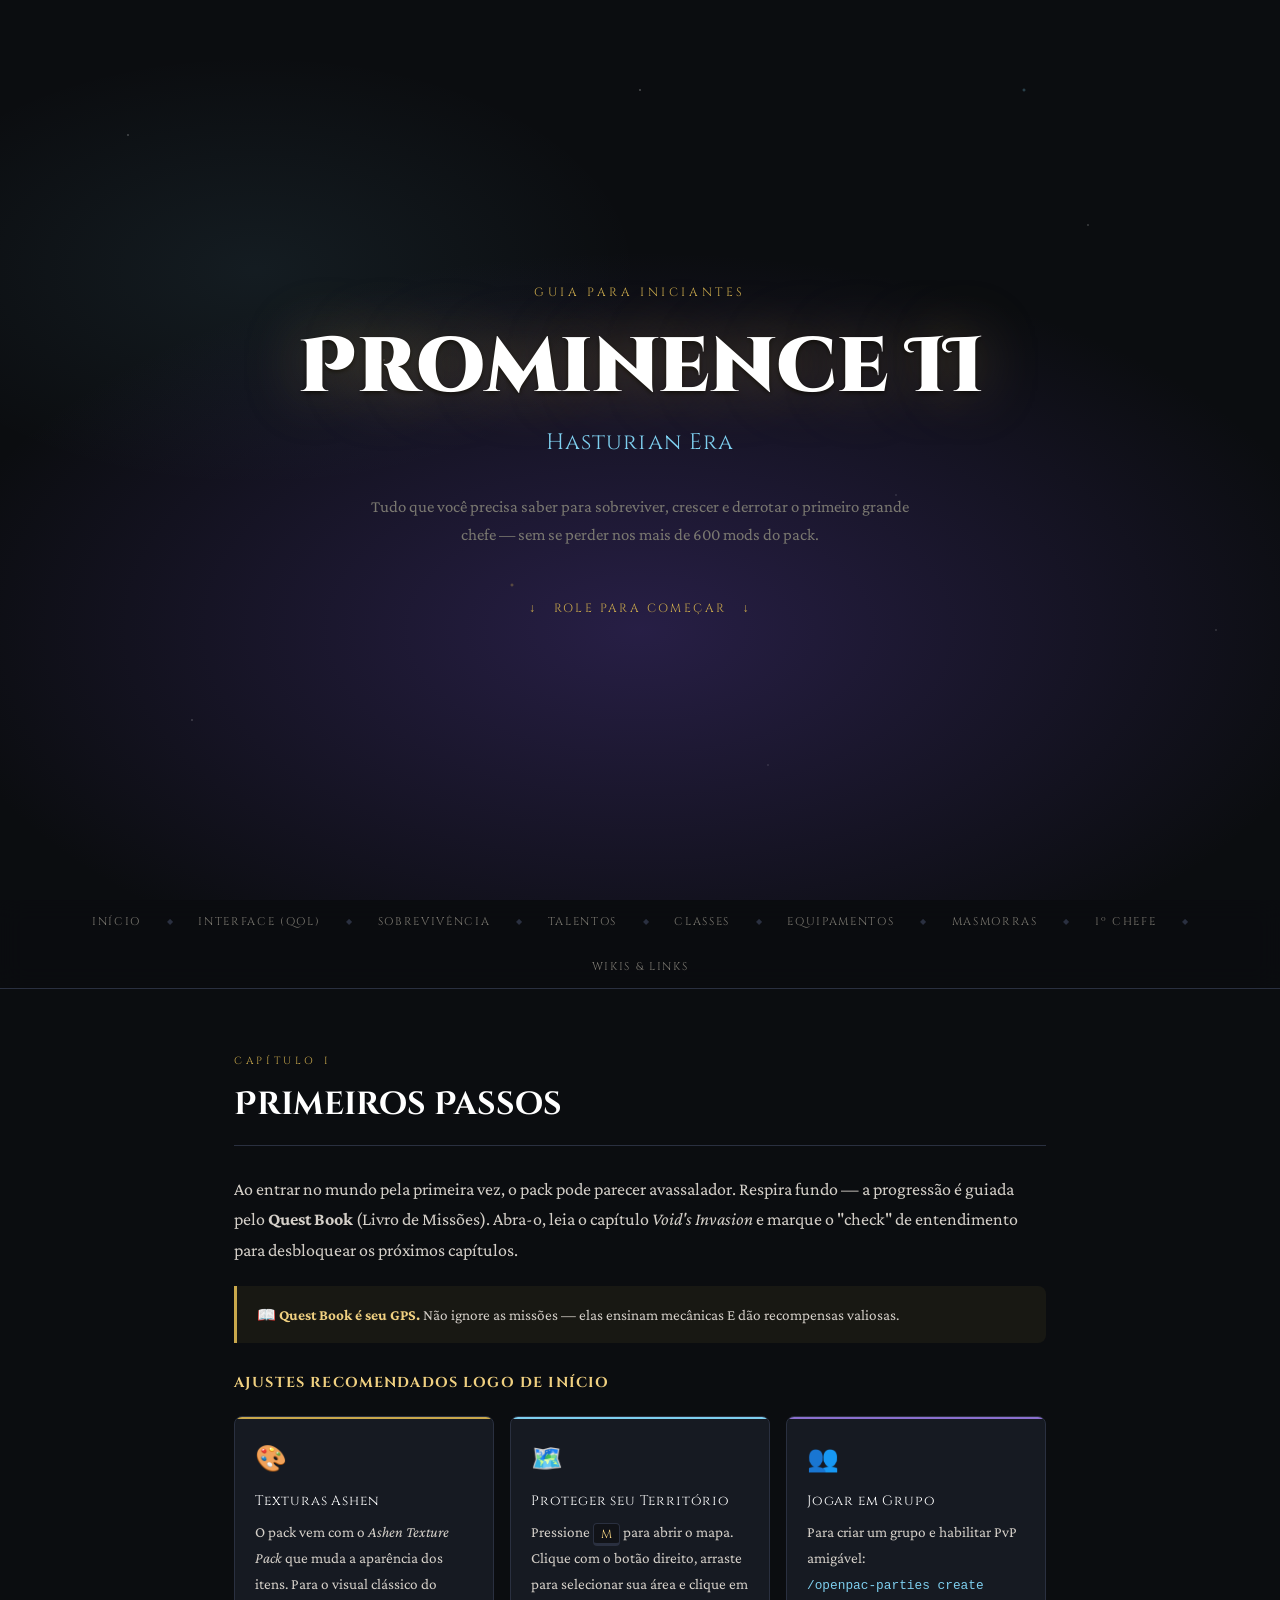
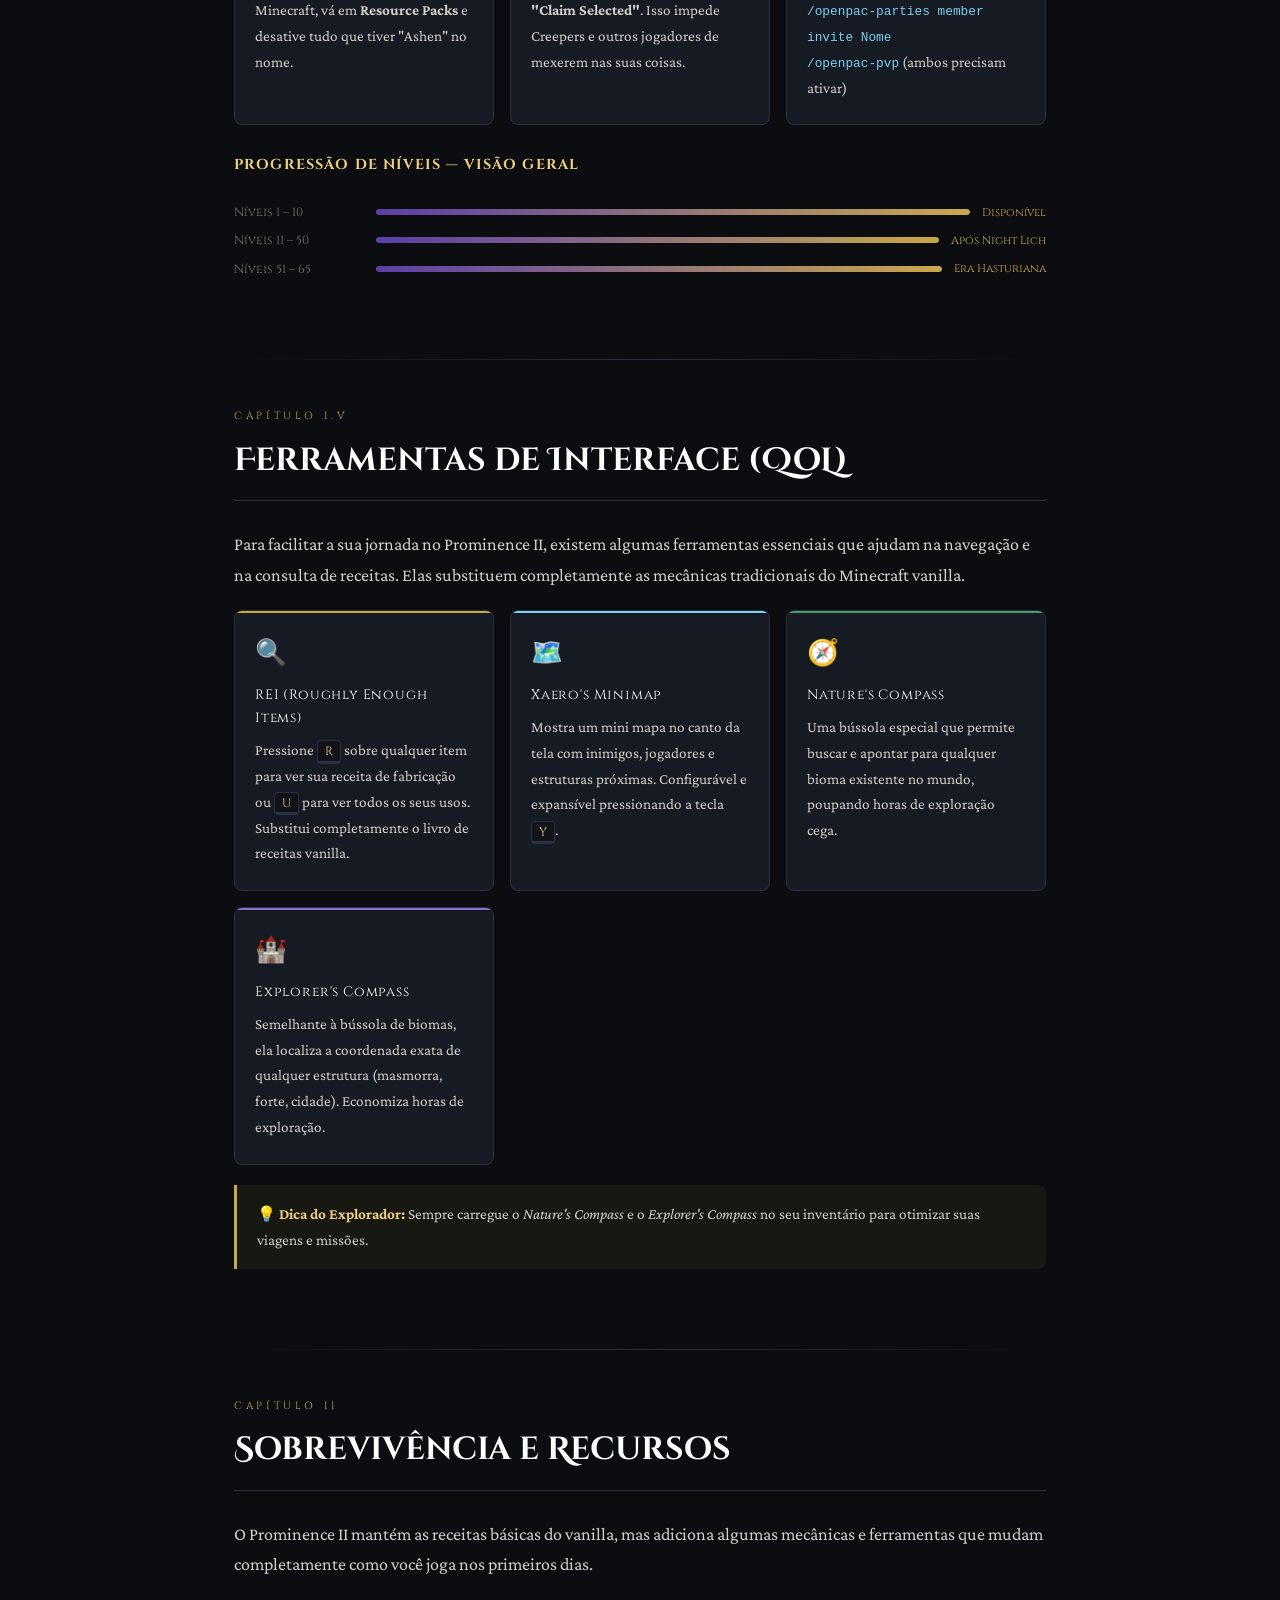
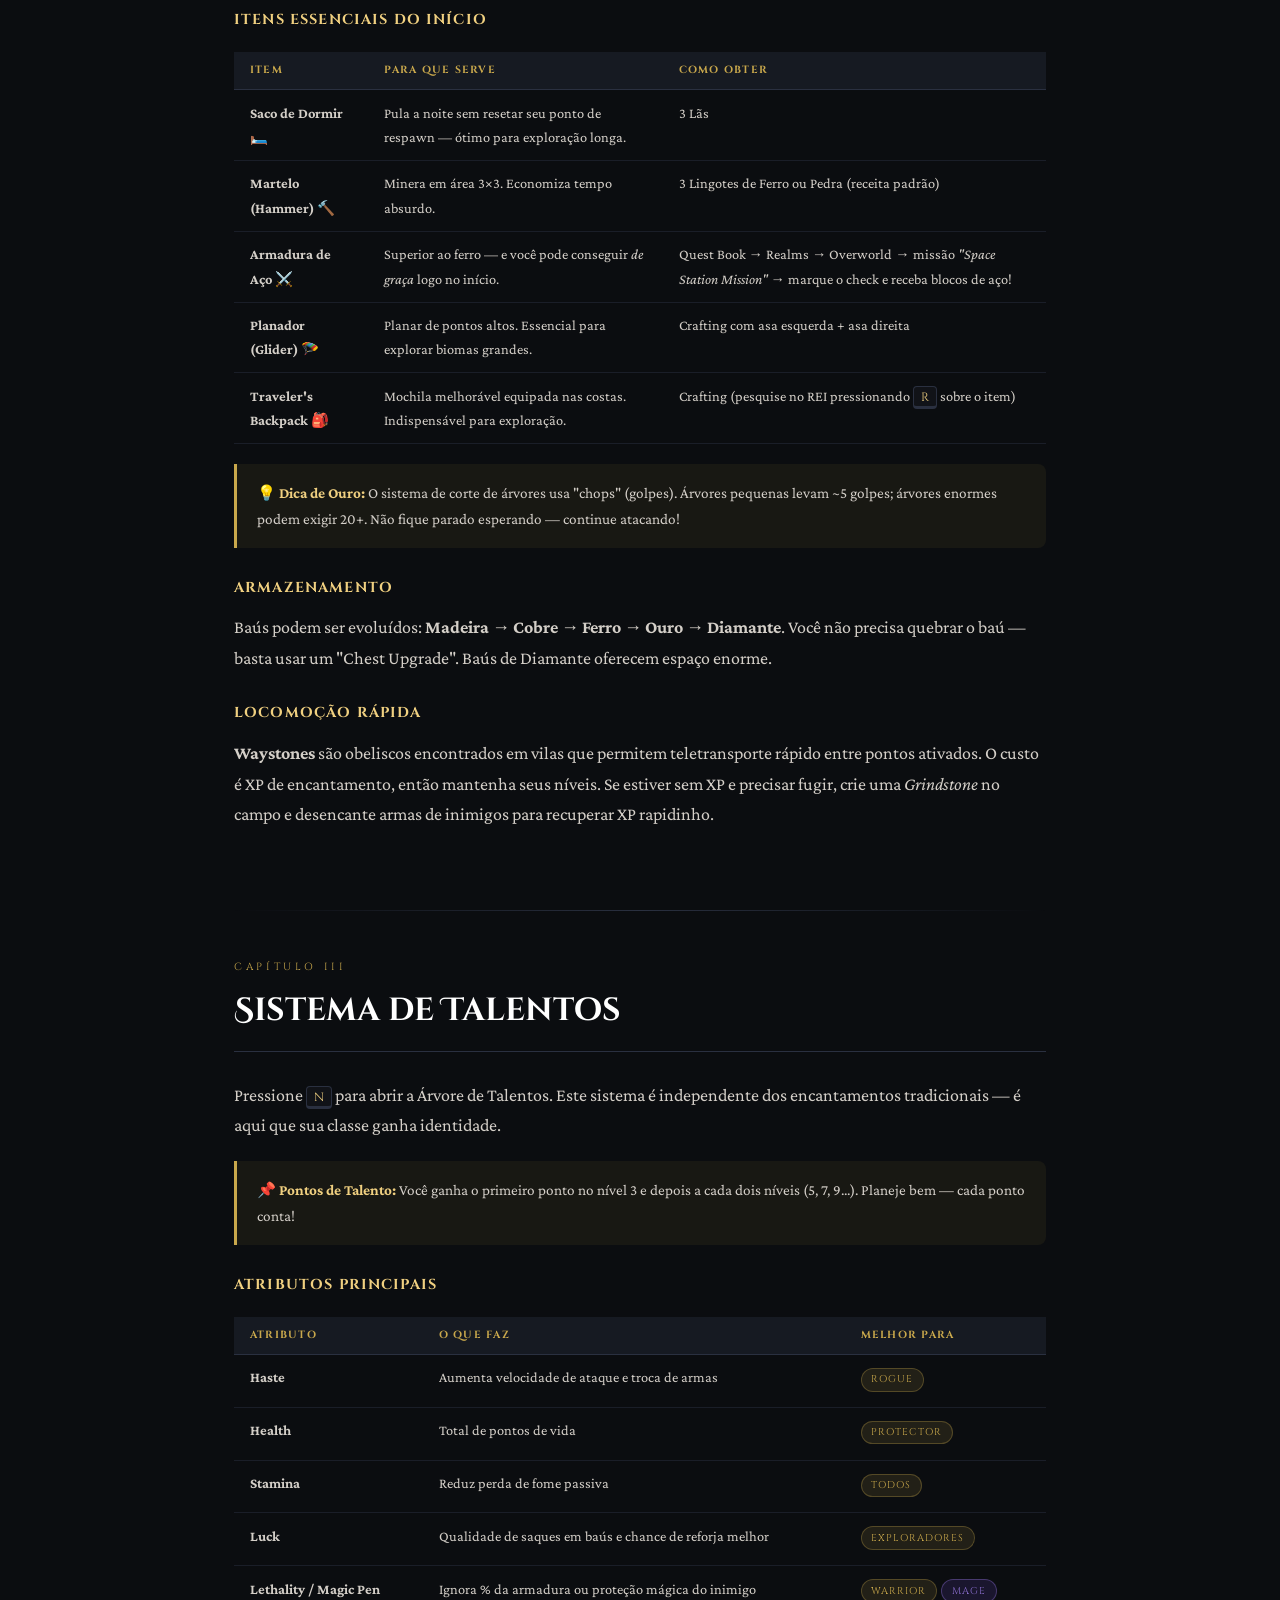
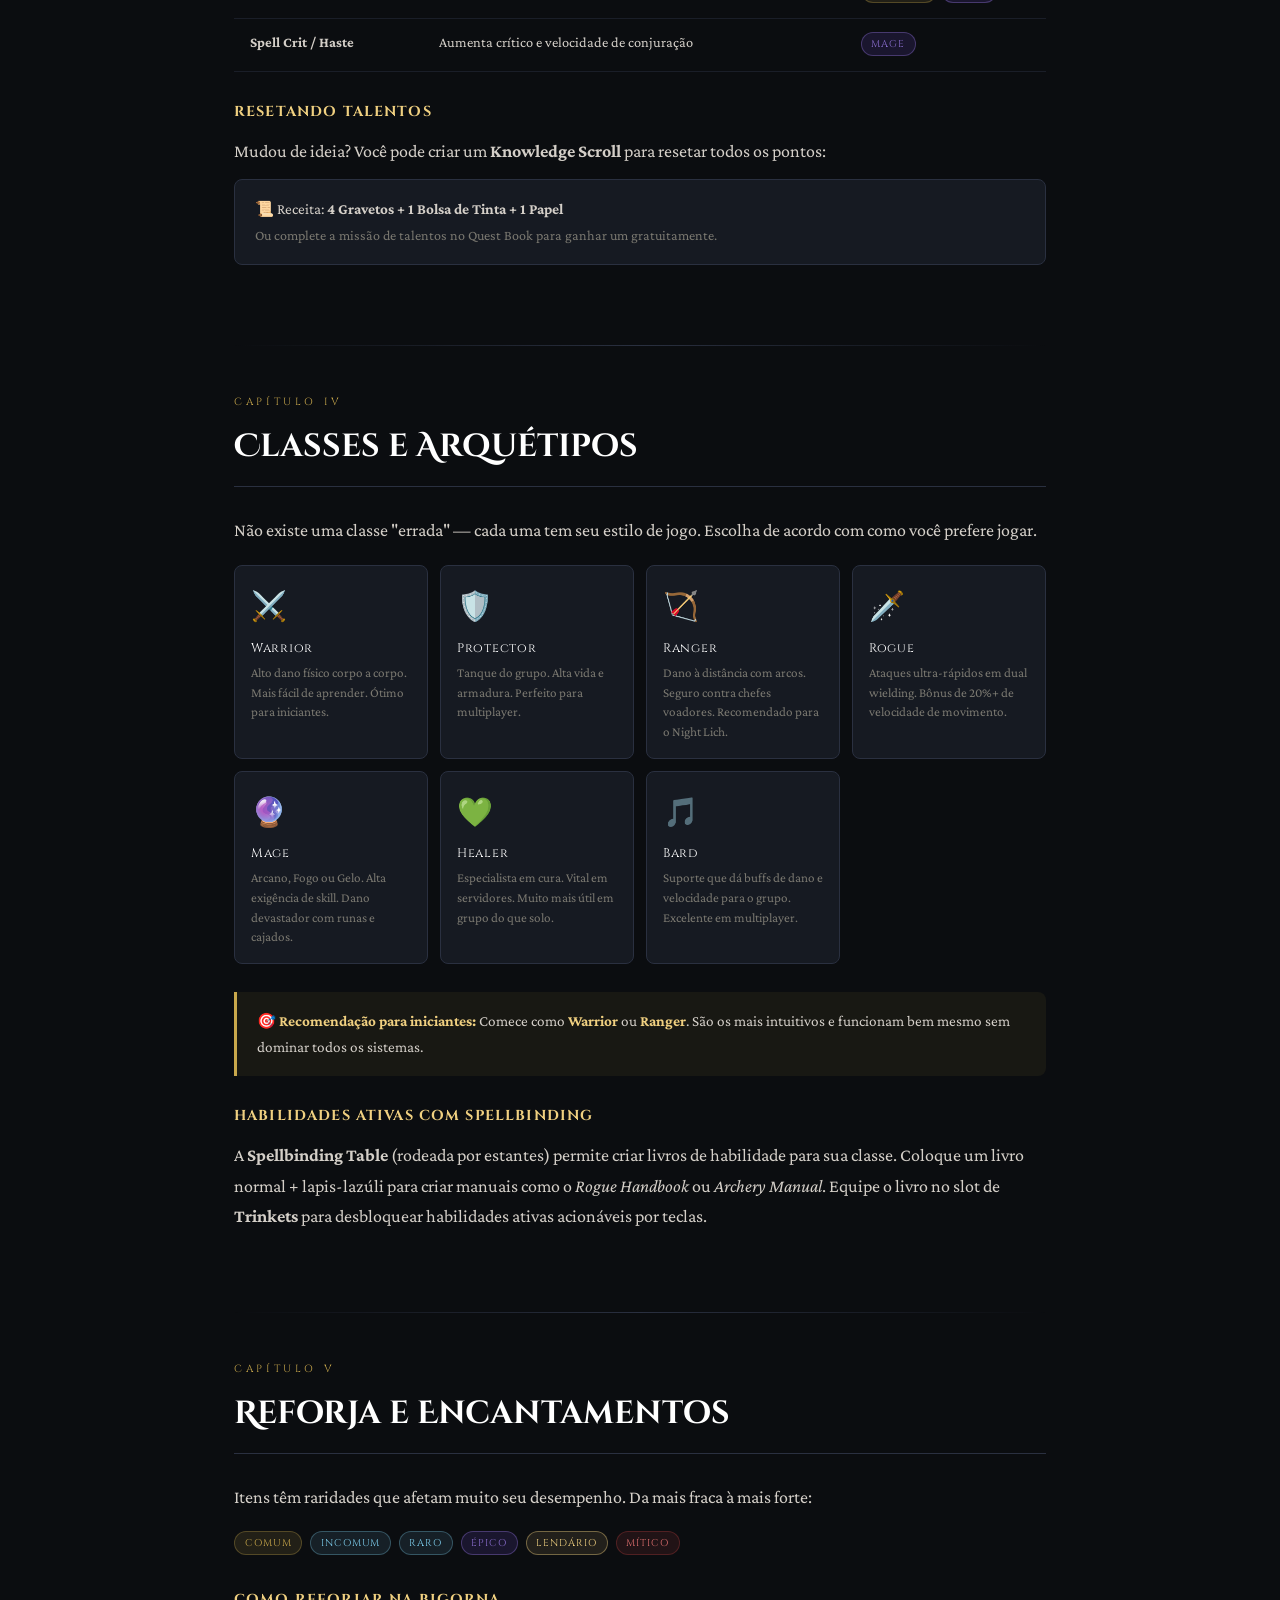
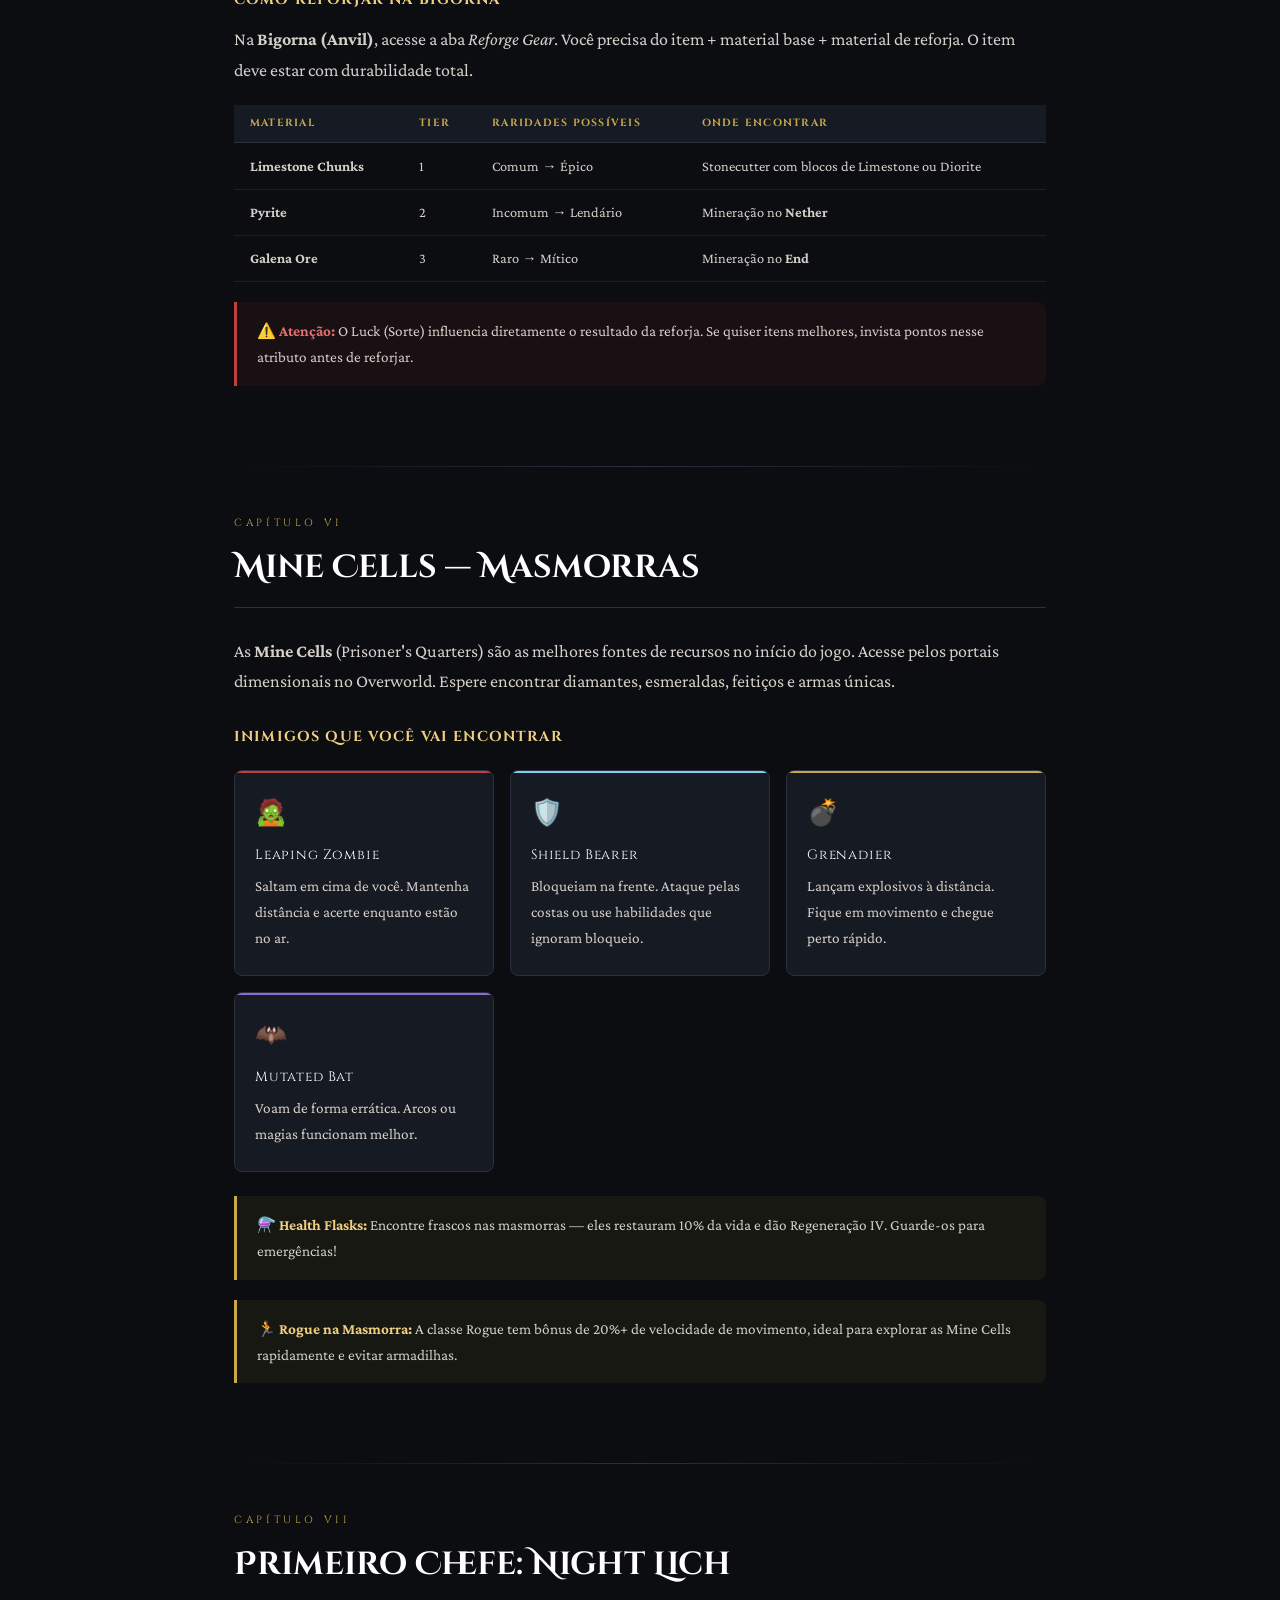
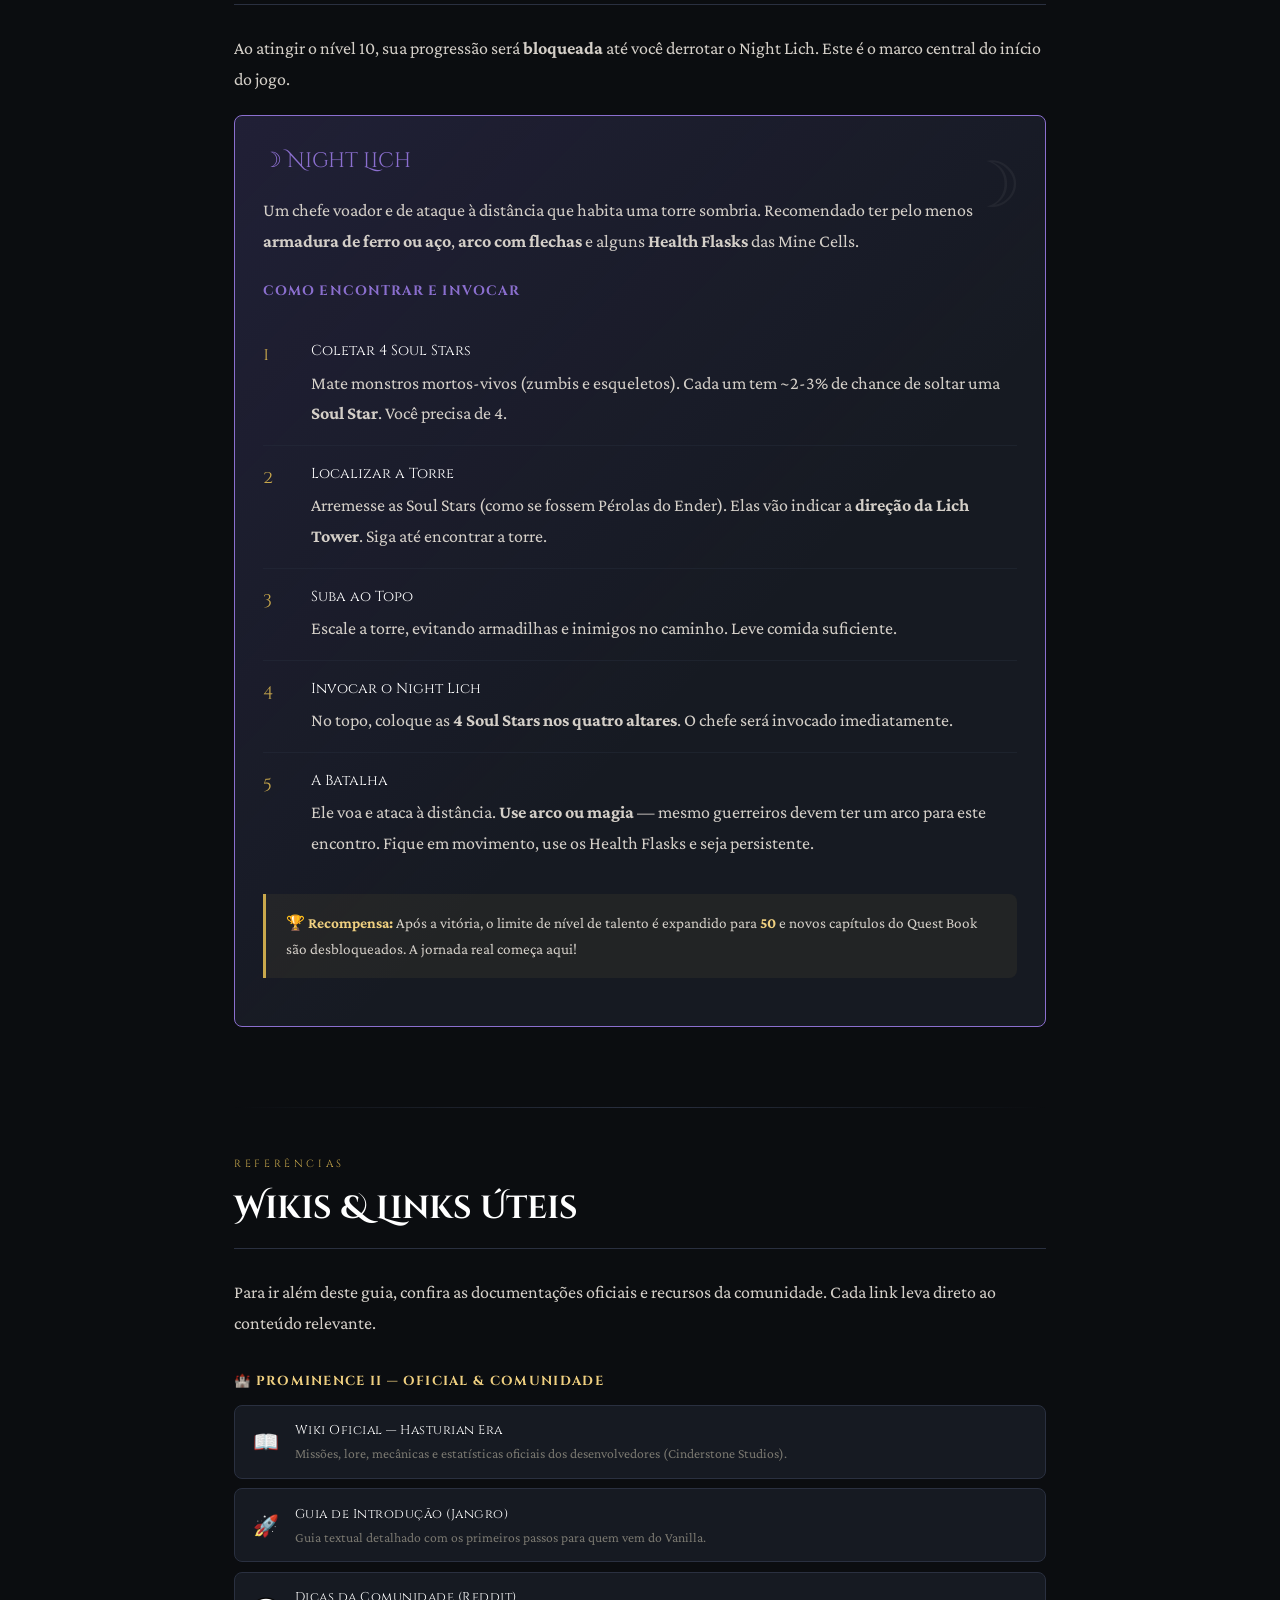
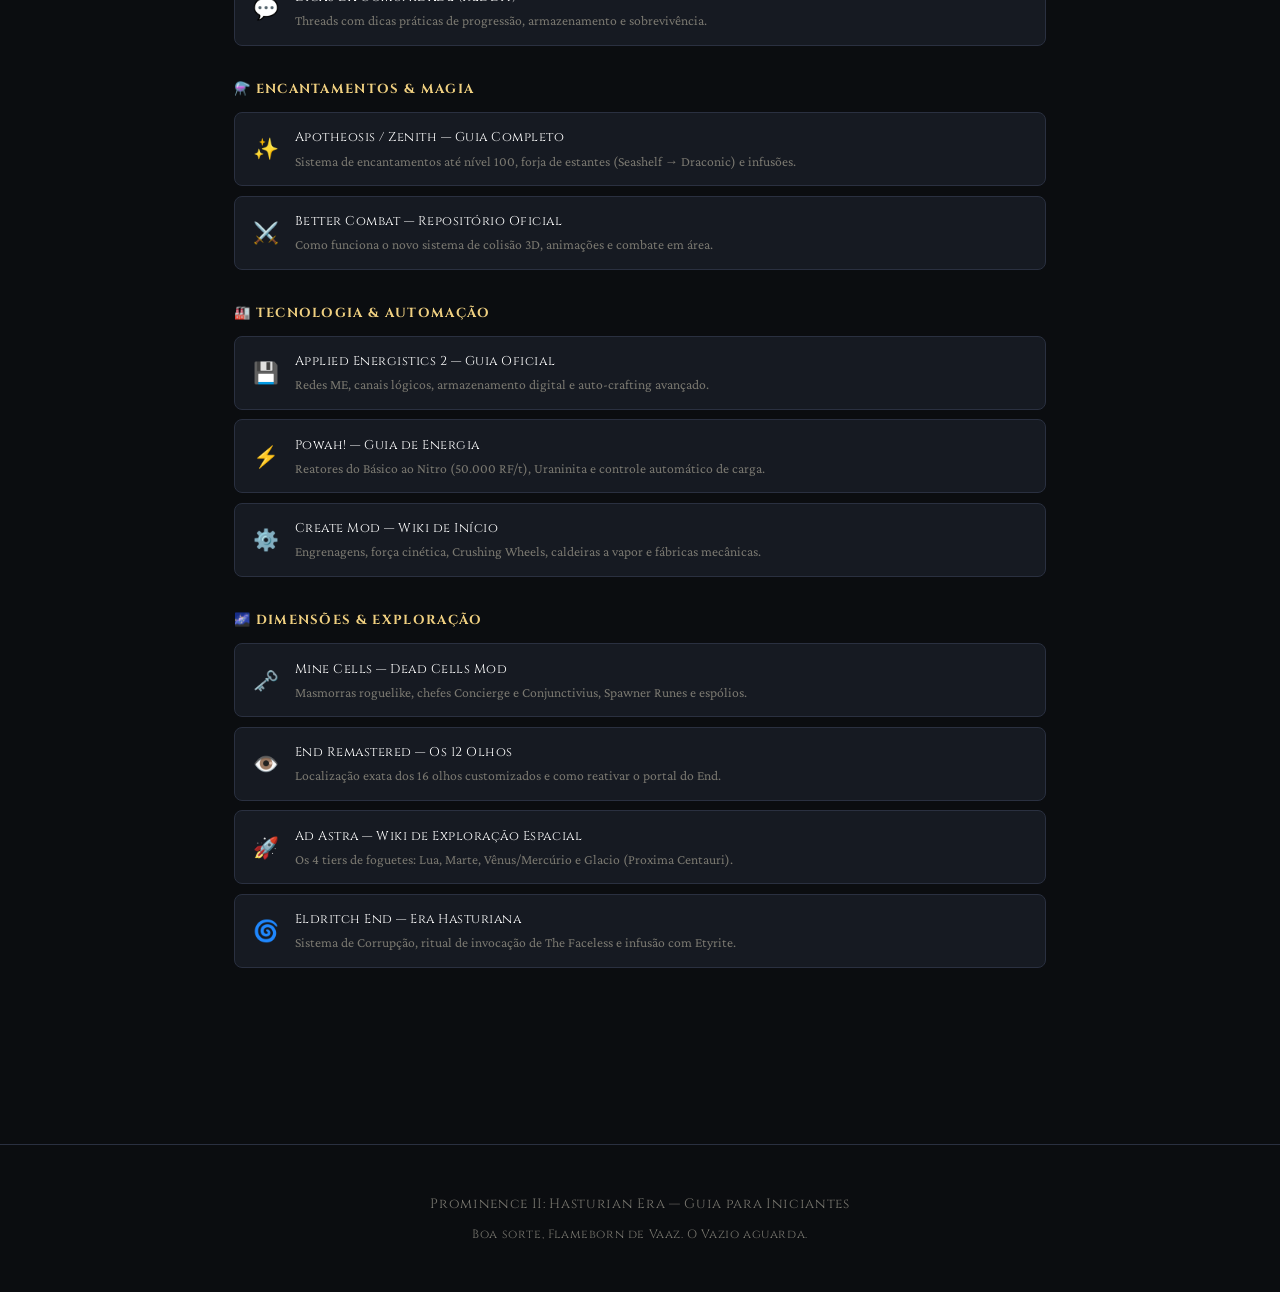
==== commit 06d19092: "Feat:new structure" ====
--- a/index.html
+++ b/index.html
@@ -1,470 +1,11 @@
 <!DOCTYPE html>
 <html lang="pt-BR">
 <head>
-<meta charset="UTF-8">
-<meta name="viewport" content="width=device-width, initial-scale=1.0">
-<title>Guia Iniciante — Prominence II: Hasturian Era</title>
-<link href="https://fonts.googleapis.com/css2?family=Cinzel+Decorative:wght@700;900&family=Cinzel:wght@400;600&family=Crimson+Pro:ital,wght@0,300;0,400;0,600;1,300;1,400&display=swap" rel="stylesheet">
-<style>
-  :root {
-    --bg:        #0b0d10;
-    --surface:   #111318;
-    --card:      #161a22;
-    --border:    #2a3040;
-    --gold:      #c9a84c;
-    --gold2:     #f0d080;
-    --ice:       #7ecfef;
-    --void:      #5b3fa8;
-    --void2:     #8b6fcf;
-    --red:       #c04040;
-    --green:     #4a9a6a;
-    --text:      #d4cfc8;
-    --muted:     #7a7870;
-    --radius:    8px;
-  }
-
-  * { margin:0; padding:0; box-sizing:border-box; }
-
-  html { scroll-behavior: smooth; }
-
-  body {
-    background: var(--bg);
-    color: var(--text);
-    font-family: 'Crimson Pro', Georgia, serif;
-    font-size: 18px;
-    line-height: 1.7;
-    overflow-x: hidden;
-  }
-
-  /* ── NOISE TEXTURE ── */
-  body::before {
-    content:'';
-    position:fixed; inset:0; pointer-events:none; z-index:0;
-    background-image: url("data:image/svg+xml,%3Csvg viewBox='0 0 200 200' xmlns='http://www.w3.org/2000/svg'%3E%3Cfilter id='n'%3E%3CfeTurbulence type='fractalNoise' baseFrequency='0.85' numOctaves='4' stitchTiles='stitch'/%3E%3C/filter%3E%3Crect width='100%25' height='100%25' filter='url(%23n)' opacity='0.04'/%3E%3C/svg%3E");
-    opacity: 0.4;
-  }
-
-  /* ── HERO ── */
-  header {
-    position: relative;
-    min-height: 100vh;
-    display: flex; flex-direction: column;
-    align-items: center; justify-content: center;
-    text-align: center;
-    padding: 3rem 2rem;
-    overflow: hidden;
-    background:
-      radial-gradient(ellipse 80% 60% at 50% 70%, rgba(91,63,168,.35) 0%, transparent 70%),
-      radial-gradient(ellipse 50% 40% at 20% 30%, rgba(126,207,239,.08) 0%, transparent 60%),
-      var(--bg);
-  }
-
-  .stars {
-    position: absolute; inset: 0; pointer-events: none;
-    background-image:
-      radial-gradient(1px 1px at 10% 15%, rgba(255,255,255,.6) 0%, transparent 100%),
-      radial-gradient(1px 1px at 30% 40%, rgba(255,255,255,.4) 0%, transparent 100%),
-      radial-gradient(1px 1px at 50% 10%, rgba(255,255,255,.7) 0%, transparent 100%),
-      radial-gradient(1px 1px at 70% 55%, rgba(255,255,255,.3) 0%, transparent 100%),
-      radial-gradient(1px 1px at 85% 25%, rgba(255,255,255,.5) 0%, transparent 100%),
-      radial-gradient(1px 1px at 95% 70%, rgba(255,255,255,.4) 0%, transparent 100%),
-      radial-gradient(1px 1px at 15% 80%, rgba(255,255,255,.5) 0%, transparent 100%),
-      radial-gradient(1px 1px at 60% 85%, rgba(255,255,255,.3) 0%, transparent 100%),
-      radial-gradient(2px 2px at 40% 65%, rgba(201,168,76,.5) 0%, transparent 100%),
-      radial-gradient(2px 2px at 80% 10%, rgba(126,207,239,.4) 0%, transparent 100%);
-  }
-
-  .hero-eyebrow {
-    font-family: 'Cinzel', serif;
-    font-size: .75rem;
-    letter-spacing: .3em;
-    text-transform: uppercase;
-    color: var(--gold);
-    margin-bottom: 1.5rem;
-    opacity: 0;
-    animation: fadeUp .8s .2s forwards;
-  }
-
-  .hero-title {
-    font-family: 'Cinzel Decorative', serif;
-    font-size: clamp(2.2rem, 6vw, 5rem);
-    font-weight: 900;
-    line-height: 1.1;
-    color: #fff;
-    text-shadow: 0 0 60px rgba(201,168,76,.4), 0 2px 4px rgba(0,0,0,.8);
-    opacity: 0;
-    animation: fadeUp .8s .4s forwards;
-  }
-
-  .hero-sub {
-    font-family: 'Cinzel', serif;
-    font-size: clamp(1rem, 2vw, 1.4rem);
-    color: var(--ice);
-    margin-top: .75rem;
-    letter-spacing: .05em;
-    opacity: 0;
-    animation: fadeUp .8s .6s forwards;
-  }
-
-  .hero-desc {
-    max-width: 560px;
-    margin: 2rem auto 0;
-    font-size: 1.05rem;
-    color: var(--muted);
-    opacity: 0;
-    animation: fadeUp .8s .8s forwards;
-  }
-
-  .scroll-cta {
-    margin-top: 3rem;
-    font-family: 'Cinzel', serif;
-    font-size: .75rem;
-    letter-spacing: .2em;
-    color: var(--gold);
-    text-transform: uppercase;
-    opacity: 0;
-    animation: fadeUp .8s 1s forwards, pulse 2s 2s infinite;
-  }
-
-  /* ── NAV BAR ── */
-  nav {
-    position: sticky; top: 0; z-index: 100;
-    background: rgba(11,13,16,.92);
-    backdrop-filter: blur(12px);
-    border-bottom: 1px solid var(--border);
-    padding: .75rem 2rem;
-    display: flex; align-items: center; justify-content: center;
-    gap: clamp(.5rem, 2vw, 2rem);
-    flex-wrap: wrap;
-  }
-
-  nav a {
-    font-family: 'Cinzel', serif;
-    font-size: .7rem;
-    letter-spacing: .15em;
-    text-transform: uppercase;
-    color: var(--muted);
-    text-decoration: none;
-    transition: color .2s;
-    white-space: nowrap;
-  }
-  nav a:hover { color: var(--gold); }
-
-  .nav-dot { color: var(--border); font-size: .5rem; }
-
-  /* ── LAYOUT ── */
-  main {
-    position: relative; z-index: 1;
-    max-width: 860px; margin: 0 auto;
-    padding: 4rem 1.5rem 6rem;
-  }
-
-  /* ── SECTION HEADERS ── */
-  .section {
-    margin-bottom: 5rem;
-    opacity: 0;
-    transform: translateY(24px);
-    transition: opacity .6s, transform .6s;
-  }
-  .section.visible { opacity:1; transform:none; }
-
-  .section-label {
-    font-family: 'Cinzel', serif;
-    font-size: .65rem;
-    letter-spacing: .35em;
-    text-transform: uppercase;
-    color: var(--gold);
-    margin-bottom: .5rem;
-  }
-
-  .section-title {
-    font-family: 'Cinzel Decorative', serif;
-    font-size: clamp(1.4rem, 3vw, 2rem);
-    color: #fff;
-    border-bottom: 1px solid var(--border);
-    padding-bottom: .75rem;
-    margin-bottom: 1.75rem;
-  }
-
-  /* ── CARDS ── */
-  .card-grid {
-    display: grid;
-    grid-template-columns: repeat(auto-fill, minmax(240px, 1fr));
-    gap: 1rem;
-    margin-top: 1.25rem;
-  }
-
-  .card {
-    background: var(--card);
-    border: 1px solid var(--border);
-    border-radius: var(--radius);
-    padding: 1.25rem 1.25rem 1.5rem;
-    position: relative;
-    overflow: hidden;
-    transition: border-color .2s, transform .2s;
-  }
-  .card:hover { border-color: var(--gold); transform: translateY(-2px); }
-
-  .card::before {
-    content:'';
-    position:absolute; top:0; left:0; right:0; height:2px;
-    background: var(--accent, var(--gold));
-  }
-
-  .card-icon { font-size: 1.6rem; margin-bottom: .6rem; }
-  .card-title {
-    font-family: 'Cinzel', serif;
-    font-size: .85rem;
-    letter-spacing: .06em;
-    color: #fff;
-    margin-bottom: .4rem;
-  }
-  .card-body { font-size: .95rem; color: var(--text); }
-
-  /* ── TIP BOX ── */
-  .tip {
-    background: rgba(201,168,76,.07);
-    border-left: 3px solid var(--gold);
-    border-radius: 0 var(--radius) var(--radius) 0;
-    padding: 1rem 1.25rem;
-    margin: 1.25rem 0;
-    font-size: .95rem;
-  }
-  .tip strong { color: var(--gold2); }
-
-  .warn {
-    background: rgba(192,64,64,.08);
-    border-left: 3px solid var(--red);
-    border-radius: 0 var(--radius) var(--radius) 0;
-    padding: 1rem 1.25rem;
-    margin: 1.25rem 0;
-    font-size: .95rem;
-  }
-  .warn strong { color: #e07070; }
-
-  /* ── PROGRESSION BAR ── */
-  .prog-bar {
-    display: flex; flex-direction: column; gap: .5rem;
-    margin: 1.5rem 0;
-  }
-  .prog-row {
-    display: grid; grid-template-columns: 130px 1fr auto;
-    align-items: center; gap: .75rem;
-    font-size: .9rem;
-  }
-  .prog-label { font-family: 'Cinzel', serif; font-size: .75rem; color: var(--muted); }
-  .prog-track {
-    height: 6px; background: var(--border); border-radius: 99px; overflow: hidden;
-  }
-  .prog-fill {
-    height: 100%; background: linear-gradient(90deg, var(--void), var(--gold));
-    border-radius: 99px;
-    transform: scaleX(0); transform-origin: left;
-    transition: transform 1s .3s ease;
-  }
-  .prog-fill.animate { transform: scaleX(1); }
-  .prog-val { font-family: 'Cinzel', serif; font-size: .7rem; color: var(--gold); white-space: nowrap; }
-
-  /* ── TABLE ── */
-  .tbl-wrap { overflow-x: auto; margin: 1.25rem 0; }
-  table {
-    width: 100%; border-collapse: collapse;
-    font-size: .9rem;
-  }
-  th {
-    font-family: 'Cinzel', serif;
-    font-size: .65rem; letter-spacing: .12em; text-transform: uppercase;
-    color: var(--gold); text-align: left;
-    padding: .6rem 1rem;
-    border-bottom: 1px solid var(--border);
-    background: var(--card);
-  }
-  td {
-    padding: .65rem 1rem;
-    border-bottom: 1px solid rgba(42,48,64,.5);
-    vertical-align: top;
-  }
-  tr:hover td { background: rgba(255,255,255,.02); }
-
-  /* ── STEP LIST ── */
-  .steps { counter-reset: step; list-style: none; margin: 1.25rem 0; }
-  .steps li {
-    counter-increment: step;
-    display: flex; gap: 1rem;
-    padding: 1rem 0;
-    border-bottom: 1px solid rgba(42,48,64,.4);
-  }
-  .steps li:last-child { border-bottom: none; }
-  .step-num {
-    font-family: 'Cinzel Decorative', serif;
-    font-size: 1.1rem; color: var(--gold); min-width: 2rem; padding-top: .1rem;
-  }
-  .step-num::before { content: counter(step); }
-  .step-content {}
-  .step-title { font-family: 'Cinzel', serif; font-size: .9rem; color: #fff; margin-bottom: .25rem; }
-
-  /* ── CLASS GRID ── */
-  .class-grid {
-    display: grid;
-    grid-template-columns: repeat(auto-fill, minmax(170px, 1fr));
-    gap: .75rem; margin-top: 1.25rem;
-  }
-  .class-card {
-    background: var(--card); border: 1px solid var(--border);
-    border-radius: var(--radius); padding: 1rem;
-    cursor: default;
-    transition: border-color .25s, transform .25s;
-  }
-  .class-card:hover { border-color: var(--accent, var(--gold)); transform: translateY(-3px); }
-  .class-emoji { font-size: 1.8rem; }
-  .class-name { font-family: 'Cinzel', serif; font-size: .78rem; letter-spacing: .06em; color: #fff; margin: .4rem 0 .25rem; }
-  .class-desc { font-size: .82rem; color: var(--muted); line-height: 1.5; }
-
-  /* ── BOSS BLOCK ── */
-  .boss-block {
-    background: linear-gradient(135deg, rgba(91,63,168,.15), rgba(11,13,16,0) 60%),
-                var(--card);
-    border: 1px solid var(--void2);
-    border-radius: var(--radius);
-    padding: 1.75rem;
-    margin-top: 1.25rem;
-    position: relative; overflow: hidden;
-  }
-  .boss-block::after {
-    content:'☽';
-    position:absolute; right:1.5rem; top:1rem;
-    font-size:4rem; opacity:.06; pointer-events:none;
-  }
-  .boss-name {
-    font-family: 'Cinzel Decorative', serif;
-    font-size: 1.3rem; color: var(--void2);
-    margin-bottom: 1rem;
-  }
-
-  /* ── BADGE ── */
-  .badge {
-    display: inline-block;
-    font-family: 'Cinzel', serif;
-    font-size: .62rem; letter-spacing: .1em; text-transform: uppercase;
-    padding: .15rem .6rem;
-    border-radius: 99px;
-    background: rgba(201,168,76,.12);
-    border: 1px solid rgba(201,168,76,.3);
-    color: var(--gold);
-    margin-right: .3rem; margin-bottom: .3rem;
-  }
-  .badge.blue { background: rgba(126,207,239,.1); border-color: rgba(126,207,239,.3); color: var(--ice); }
-  .badge.purple { background: rgba(91,63,168,.2); border-color: rgba(139,111,207,.4); color: var(--void2); }
-  .badge.red { background: rgba(192,64,64,.12); border-color: rgba(192,64,64,.3); color: #e07070; }
-
-  /* ── KEY HIGHLIGHT ── */
-  kbd {
-    font-family: 'Cinzel', serif;
-    font-size: .75rem;
-    background: var(--surface);
-    border: 1px solid var(--border);
-    border-bottom: 3px solid var(--border);
-    border-radius: 4px;
-    padding: .1rem .45rem;
-    color: var(--gold2);
-  }
-
-  /* ── DIVIDER ── */
-  .divider {
-    border: none;
-    height: 1px;
-    background: linear-gradient(90deg, transparent, var(--border), transparent);
-    margin: 3rem 0;
-  }
-
-  /* ── LINK CARDS ── */
-  .link-group-title {
-    font-family: 'Cinzel', serif;
-    font-size: .82rem;
-    letter-spacing: .1em;
-    text-transform: uppercase;
-    color: var(--gold2);
-    margin: 2rem 0 .75rem;
-  }
-
-  .link-grid {
-    display: flex;
-    flex-direction: column;
-    gap: .6rem;
-  }
-
-  .link-card {
-    display: flex;
-    align-items: center;
-    gap: 1rem;
-    background: var(--card);
-    border: 1px solid var(--border);
-    border-radius: var(--radius);
-    padding: .9rem 1.1rem;
-    text-decoration: none;
-    color: var(--text);
-    transition: border-color .2s, background .2s, transform .15s;
-  }
-  .link-card:hover {
-    border-color: var(--gold);
-    background: rgba(201,168,76,.05);
-    transform: translateX(4px);
-  }
-
-  .link-icon { font-size: 1.3rem; flex-shrink: 0; }
-
-  .link-info {
-    display: flex; flex-direction: column; gap: .15rem; flex: 1; min-width: 0;
-  }
-
-  .link-name {
-    font-family: 'Cinzel', serif;
-    font-size: .8rem;
-    letter-spacing: .04em;
-    color: #fff;
-  }
-
-  .link-desc {
-    font-size: .85rem;
-    color: var(--muted);
-    line-height: 1.4;
-  }
-
-  .link-arrow {
-    font-size: 1rem;
-    color: var(--gold);
-    flex-shrink: 0;
-    opacity: 0;
-    transition: opacity .2s, transform .2s;
-  }
-  .link-card:hover .link-arrow { opacity: 1; transform: translate(2px, -2px); }
-
-  /* ── FOOTER ── */
-  footer {
-    text-align: center;
-    padding: 3rem 1rem;
-    font-size: .85rem;
-    color: var(--muted);
-    border-top: 1px solid var(--border);
-    font-family: 'Cinzel', serif;
-    letter-spacing: .05em;
-  }
-
-  /* ── ANIMATIONS ── */
-  @keyframes fadeUp {
-    from { opacity:0; transform: translateY(16px); }
-    to   { opacity:1; transform: translateY(0); }
-  }
-  @keyframes pulse {
-    0%,100% { opacity:.5; } 50% { opacity:1; }
-  }
-
-  /* ── RESPONSIVE ── */
-  @media (max-width: 600px) {
-    .prog-row { grid-template-columns: 90px 1fr auto; }
-    nav { gap: .5rem 1rem; }
-  }
-</style>
+  <meta charset="UTF-8">
+  <meta name="viewport" content="width=device-width, initial-scale=1.0">
+  <title>Guia Iniciante — Prominence II: Hasturian Era</title>
+  <link href="https://fonts.googleapis.com/css2?family=Cinzel+Decorative:wght@700;900&family=Cinzel:wght@400;600&family=Crimson+Pro:ital,wght@0,300;0,400;0,600;1,300;1,400&display=swap" rel="stylesheet">
+  <link rel="stylesheet" href="assets/css/style.css">
 </head>
 <body>
 
@@ -482,6 +23,8 @@
 <nav>
   <a href="#inicio">Início</a>
   <span class="nav-dot">◆</span>
+  <a href="#qol">Interface (QoL)</a>
+  <span class="nav-dot">◆</span>
   <a href="#sobrevivencia">Sobrevivência</a>
   <span class="nav-dot">◆</span>
   <a href="#talentos">Talentos</a>
@@ -499,483 +42,520 @@
 
 <main>
 
-<!-- ── 1. PRIMEIROS PASSOS ── -->
-<section class="section" id="inicio">
-  <p class="section-label">Capítulo I</p>
-  <h2 class="section-title">Primeiros Passos</h2>
-
-  <p>Ao entrar no mundo pela primeira vez, o pack pode parecer avassalador. Respira fundo — a progressão é guiada pelo <strong>Quest Book</strong> (Livro de Missões). Abra-o, leia o capítulo <em>Void's Invasion</em> e marque o "check" de entendimento para desbloquear os próximos capítulos.</p>
-
-  <div class="tip"><strong>📖 Quest Book é seu GPS.</strong> Não ignore as missões — elas ensinam mecânicas E dão recompensas valiosas.</div>
-
-  <h3 style="font-family:'Cinzel',serif;font-size:.9rem;letter-spacing:.08em;color:var(--gold2);margin:1.75rem 0 .75rem;text-transform:uppercase;">Ajustes Recomendados Logo de Início</h3>
-
-  <div class="card-grid">
-    <div class="card" style="--accent:var(--gold)">
-      <div class="card-icon">🎨</div>
-      <div class="card-title">Texturas Ashen</div>
-      <div class="card-body">O pack vem com o <em>Ashen Texture Pack</em> que muda a aparência dos itens. Para o visual clássico do Minecraft, vá em <strong>Resource Packs</strong> e desative tudo que tiver "Ashen" no nome.</div>
-    </div>
-    <div class="card" style="--accent:var(--ice)">
-      <div class="card-icon">🗺️</div>
-      <div class="card-title">Proteger seu Território</div>
-      <div class="card-body">Pressione <kbd>M</kbd> para abrir o mapa. Clique com o botão direito, arraste para selecionar sua área e clique em <strong>"Claim Selected"</strong>. Isso impede Creepers e outros jogadores de mexerem nas suas coisas.</div>
-    </div>
-    <div class="card" style="--accent:var(--void2)">
-      <div class="card-icon">👥</div>
-      <div class="card-title">Jogar em Grupo</div>
-      <div class="card-body">
-        Para criar um grupo e habilitar PvP amigável:<br>
-        <code style="font-size:.8rem;color:var(--ice)">/openpac-parties create</code><br>
-        <code style="font-size:.8rem;color:var(--ice)">/openpac-parties member invite Nome</code><br>
-        <code style="font-size:.8rem;color:var(--ice)">/openpac-pvp</code> (ambos precisam ativar)
-      </div>
-    </div>
-  </div>
-
-  <h3 style="font-family:'Cinzel',serif;font-size:.9rem;letter-spacing:.08em;color:var(--gold2);margin:1.75rem 0 .75rem;text-transform:uppercase;">Progressão de Níveis — Visão Geral</h3>
-
-  <div class="prog-bar">
-    <div class="prog-row">
-      <span class="prog-label">Níveis 1 – 10</span>
-      <div class="prog-track"><div class="prog-fill" style="--w:.15"></div></div>
-      <span class="prog-val">Disponível</span>
-    </div>
-    <div class="prog-row">
-      <span class="prog-label">Níveis 11 – 50</span>
-      <div class="prog-track"><div class="prog-fill" style="--w:.62"></div></div>
-      <span class="prog-val">Após Night Lich</span>
-    </div>
-    <div class="prog-row">
-      <span class="prog-label">Níveis 51 – 65</span>
-      <div class="prog-track"><div class="prog-fill" style="--w:1"></div></div>
-      <span class="prog-val">Era Hasturiana</span>
-    </div>
-  </div>
-
-</section>
-
-<hr class="divider">
-
-<!-- ── 2. SOBREVIVÊNCIA ── -->
-<section class="section" id="sobrevivencia">
-  <p class="section-label">Capítulo II</p>
-  <h2 class="section-title">Sobrevivência e Recursos</h2>
-
-  <p>O Prominence II mantém as receitas básicas do vanilla, mas adiciona algumas mecânicas e ferramentas que mudam completamente como você joga nos primeiros dias.</p>
-
-  <h3 style="font-family:'Cinzel',serif;font-size:.9rem;letter-spacing:.08em;color:var(--gold2);margin:1.75rem 0 .75rem;text-transform:uppercase;">Itens Essenciais do Início</h3>
-
-  <div class="tbl-wrap">
-    <table>
-      <thead>
-        <tr>
-          <th>Item</th>
-          <th>Para que serve</th>
-          <th>Como obter</th>
-        </tr>
-      </thead>
-      <tbody>
-        <tr>
-          <td><strong>Saco de Dormir</strong> 🛏️</td>
-          <td>Pula a noite sem resetar seu ponto de respawn — ótimo para exploração longa.</td>
-          <td>3 Lãs</td>
-        </tr>
-        <tr>
-          <td><strong>Martelo (Hammer)</strong> 🔨</td>
-          <td>Minera em área 3×3. Economiza tempo absurdo.</td>
-          <td>3 Lingotes de Ferro ou Pedra (receita padrão)</td>
-        </tr>
-        <tr>
-          <td><strong>Armadura de Aço</strong> ⚔️</td>
-          <td>Superior ao ferro — e você pode conseguir <em>de graça</em> logo no início.</td>
-          <td>Quest Book → Realms → Overworld → missão <em>"Space Station Mission"</em> → marque o check e receba blocos de aço!</td>
-        </tr>
-        <tr>
-          <td><strong>Planador (Glider)</strong> 🪂</td>
-          <td>Planar de pontos altos. Essencial para explorar biomas grandes.</td>
-          <td>Crafting com asa esquerda + asa direita</td>
-        </tr>
-        <tr>
-          <td><strong>Traveler's Backpack</strong> 🎒</td>
-          <td>Mochila melhorável equipada nas costas. Indispensável para exploração.</td>
-          <td>Crafting (pesquise no REI pressionando <kbd>R</kbd> sobre o item)</td>
-        </tr>
-      </tbody>
-    </table>
-  </div>
-
-  <div class="tip"><strong>💡 Dica de Ouro:</strong> O sistema de corte de árvores usa "chops" (golpes). Árvores pequenas levam ~5 golpes; árvores enormes podem exigir 20+. Não fique parado esperando — continue atacando!</div>
-
-  <h3 style="font-family:'Cinzel',serif;font-size:.9rem;letter-spacing:.08em;color:var(--gold2);margin:1.75rem 0 .75rem;text-transform:uppercase;">Armazenamento</h3>
-  <p>Baús podem ser evoluídos: <strong>Madeira → Cobre → Ferro → Ouro → Diamante</strong>. Você não precisa quebrar o baú — basta usar um "Chest Upgrade". Baús de Diamante oferecem espaço enorme.</p>
-
-  <h3 style="font-family:'Cinzel',serif;font-size:.9rem;letter-spacing:.08em;color:var(--gold2);margin:1.75rem 0 .75rem;text-transform:uppercase;">Locomoção Rápida</h3>
-  <p><strong>Waystones</strong> são obeliscos encontrados em vilas que permitem teletransporte rápido entre pontos ativados. O custo é XP de encantamento, então mantenha seus níveis. Se estiver sem XP e precisar fugir, crie uma <em>Grindstone</em> no campo e desencante armas de inimigos para recuperar XP rapidinho.</p>
-
-</section>
-
-<hr class="divider">
-
-<!-- ── 3. TALENTOS ── -->
-<section class="section" id="talentos">
-  <p class="section-label">Capítulo III</p>
-  <h2 class="section-title">Sistema de Talentos</h2>
-
-  <p>Pressione <kbd>N</kbd> para abrir a Árvore de Talentos. Este sistema é independente dos encantamentos tradicionais — é aqui que sua classe ganha identidade.</p>
-
-  <div class="tip"><strong>📌 Pontos de Talento:</strong> Você ganha o primeiro ponto no nível 3 e depois a cada dois níveis (5, 7, 9...). Planeje bem — cada ponto conta!</div>
-
-  <h3 style="font-family:'Cinzel',serif;font-size:.9rem;letter-spacing:.08em;color:var(--gold2);margin:1.75rem 0 .75rem;text-transform:uppercase;">Atributos Principais</h3>
-
-  <div class="tbl-wrap">
-    <table>
-      <thead>
-        <tr><th>Atributo</th><th>O que faz</th><th>Melhor para</th></tr>
-      </thead>
-      <tbody>
-        <tr><td><strong>Haste</strong></td><td>Aumenta velocidade de ataque e troca de armas</td><td><span class="badge">Rogue</span></td></tr>
-        <tr><td><strong>Health</strong></td><td>Total de pontos de vida</td><td><span class="badge">Protector</span></td></tr>
-        <tr><td><strong>Stamina</strong></td><td>Reduz perda de fome passiva</td><td><span class="badge">Todos</span></td></tr>
-        <tr><td><strong>Luck</strong></td><td>Qualidade de saques em baús e chance de reforja melhor</td><td><span class="badge">Exploradores</span></td></tr>
-        <tr><td><strong>Lethality / Magic Pen</strong></td><td>Ignora % da armadura ou proteção mágica do inimigo</td><td><span class="badge">Warrior</span><span class="badge purple">Mage</span></td></tr>
-        <tr><td><strong>Spell Crit / Haste</strong></td><td>Aumenta crítico e velocidade de conjuração</td><td><span class="badge purple">Mage</span></td></tr>
-      </tbody>
-    </table>
-  </div>
-
-  <h3 style="font-family:'Cinzel',serif;font-size:.9rem;letter-spacing:.08em;color:var(--gold2);margin:1.75rem 0 .75rem;text-transform:uppercase;">Resetando Talentos</h3>
-  <p>Mudou de ideia? Você pode criar um <strong>Knowledge Scroll</strong> para resetar todos os pontos:</p>
-  <div style="background:var(--card);border:1px solid var(--border);border-radius:var(--radius);padding:1rem 1.25rem;margin-top:.75rem;font-size:.95rem;">
-    📜 Receita: <strong>4 Gravetos + 1 Bolsa de Tinta + 1 Papel</strong><br>
-    <span style="color:var(--muted);font-size:.88rem;">Ou complete a missão de talentos no Quest Book para ganhar um gratuitamente.</span>
-  </div>
-</section>
-
-<hr class="divider">
-
-<!-- ── 4. CLASSES ── -->
-<section class="section" id="classes">
-  <p class="section-label">Capítulo IV</p>
-  <h2 class="section-title">Classes e Arquétipos</h2>
-
-  <p>Não existe uma classe "errada" — cada uma tem seu estilo de jogo. Escolha de acordo com como você prefere jogar.</p>
-
-  <div class="class-grid">
-    <div class="class-card" style="--accent:var(--red)">
-      <div class="class-emoji">⚔️</div>
-      <div class="class-name">Warrior</div>
-      <div class="class-desc">Alto dano físico corpo a corpo. Mais fácil de aprender. Ótimo para iniciantes.</div>
-    </div>
-    <div class="class-card" style="--accent:#7a7870">
-      <div class="class-emoji">🛡️</div>
-      <div class="class-name">Protector</div>
-      <div class="class-desc">Tanque do grupo. Alta vida e armadura. Perfeito para multiplayer.</div>
-    </div>
-    <div class="class-card" style="--accent:var(--green)">
-      <div class="class-emoji">🏹</div>
-      <div class="class-name">Ranger</div>
-      <div class="class-desc">Dano à distância com arcos. Seguro contra chefes voadores. Recomendado para o Night Lich.</div>
-    </div>
-    <div class="class-card" style="--accent:var(--gold)">
-      <div class="class-emoji">🗡️</div>
-      <div class="class-name">Rogue</div>
-      <div class="class-desc">Ataques ultra-rápidos em dual wielding. Bônus de 20%+ de velocidade de movimento.</div>
-    </div>
-    <div class="class-card" style="--accent:var(--void2)">
-      <div class="class-emoji">🔮</div>
-      <div class="class-name">Mage</div>
-      <div class="class-desc">Arcano, Fogo ou Gelo. Alta exigência de skill. Dano devastador com runas e cajados.</div>
-    </div>
-    <div class="class-card" style="--accent:var(--ice)">
-      <div class="class-emoji">💚</div>
-      <div class="class-name">Healer</div>
-      <div class="class-desc">Especialista em cura. Vital em servidores. Muito mais útil em grupo do que solo.</div>
-    </div>
-    <div class="class-card" style="--accent:#d4a0ff">
-      <div class="class-emoji">🎵</div>
-      <div class="class-name">Bard</div>
-      <div class="class-desc">Suporte que dá buffs de dano e velocidade para o grupo. Excelente em multiplayer.</div>
-    </div>
-  </div>
-
-  <div class="tip" style="margin-top:1.75rem"><strong>🎯 Recomendação para iniciantes:</strong> Comece como <strong>Warrior</strong> ou <strong>Ranger</strong>. São os mais intuitivos e funcionam bem mesmo sem dominar todos os sistemas.</div>
-
-  <h3 style="font-family:'Cinzel',serif;font-size:.9rem;letter-spacing:.08em;color:var(--gold2);margin:1.75rem 0 .75rem;text-transform:uppercase;">Habilidades Ativas com Spellbinding</h3>
-  <p>A <strong>Spellbinding Table</strong> (rodeada por estantes) permite criar livros de habilidade para sua classe. Coloque um livro normal + lapis-lazúli para criar manuais como o <em>Rogue Handbook</em> ou <em>Archery Manual</em>. Equipe o livro no slot de <strong>Trinkets</strong> para desbloquear habilidades ativas acionáveis por teclas.</p>
-</section>
-
-<hr class="divider">
-
-<!-- ── 5. EQUIPAMENTOS ── -->
-<section class="section" id="equipamentos">
-  <p class="section-label">Capítulo V</p>
-  <h2 class="section-title">Reforja e Encantamentos</h2>
-
-  <p>Itens têm raridades que afetam muito seu desempenho. Da mais fraca à mais forte:</p>
-  <div style="margin:.75rem 0 1.25rem">
-    <span class="badge">Comum</span>
-    <span class="badge blue">Incomum</span>
-    <span class="badge blue">Raro</span>
-    <span class="badge purple">Épico</span>
-    <span class="badge" style="background:rgba(240,208,128,.1);border-color:rgba(240,208,128,.4);color:var(--gold2)">Lendário</span>
-    <span class="badge red">Mítico</span>
-  </div>
-
-  <h3 style="font-family:'Cinzel',serif;font-size:.9rem;letter-spacing:.08em;color:var(--gold2);margin:1.75rem 0 .75rem;text-transform:uppercase;">Como Reforjar na Bigorna</h3>
-  <p>Na <strong>Bigorna (Anvil)</strong>, acesse a aba <em>Reforge Gear</em>. Você precisa do item + material base + material de reforja. O item deve estar com durabilidade total.</p>
-
-  <div class="tbl-wrap">
-    <table>
-      <thead>
-        <tr><th>Material</th><th>Tier</th><th>Raridades possíveis</th><th>Onde encontrar</th></tr>
-      </thead>
-      <tbody>
-        <tr>
-          <td><strong>Limestone Chunks</strong></td>
-          <td>1</td>
-          <td>Comum → Épico</td>
-          <td>Stonecutter com blocos de Limestone ou Diorite</td>
-        </tr>
-        <tr>
-          <td><strong>Pyrite</strong></td>
-          <td>2</td>
-          <td>Incomum → Lendário</td>
-          <td>Mineração no <strong>Nether</strong></td>
-        </tr>
-        <tr>
-          <td><strong>Galena Ore</strong></td>
-          <td>3</td>
-          <td>Raro → Mítico</td>
-          <td>Mineração no <strong>End</strong></td>
-        </tr>
-      </tbody>
-    </table>
-  </div>
-
-  <div class="warn"><strong>⚠️ Atenção:</strong> O Luck (Sorte) influencia diretamente o resultado da reforja. Se quiser itens melhores, invista pontos nesse atributo antes de reforjar.</div>
-
-</section>
-
-<hr class="divider">
-
-<!-- ── 6. MASMORRAS ── -->
-<section class="section" id="masmorras">
-  <p class="section-label">Capítulo VI</p>
-  <h2 class="section-title">Mine Cells — Masmorras</h2>
-
-  <p>As <strong>Mine Cells</strong> (Prisoner's Quarters) são as melhores fontes de recursos no início do jogo. Acesse pelos portais dimensionais no Overworld. Espere encontrar diamantes, esmeraldas, feitiços e armas únicas.</p>
-
-  <h3 style="font-family:'Cinzel',serif;font-size:.9rem;letter-spacing:.08em;color:var(--gold2);margin:1.75rem 0 .75rem;text-transform:uppercase;">Inimigos que Você Vai Encontrar</h3>
-
-  <div class="card-grid">
-    <div class="card" style="--accent:var(--red)">
-      <div class="card-icon">🧟</div>
-      <div class="card-title">Leaping Zombie</div>
-      <div class="card-body">Saltam em cima de você. Mantenha distância e acerte enquanto estão no ar.</div>
-    </div>
-    <div class="card" style="--accent:var(--ice)">
-      <div class="card-icon">🛡️</div>
-      <div class="card-title">Shield Bearer</div>
-      <div class="card-body">Bloqueiam na frente. Ataque pelas costas ou use habilidades que ignoram bloqueio.</div>
-    </div>
-    <div class="card" style="--accent:var(--gold)">
-      <div class="card-icon">💣</div>
-      <div class="card-title">Grenadier</div>
-      <div class="card-body">Lançam explosivos à distância. Fique em movimento e chegue perto rápido.</div>
-    </div>
-    <div class="card" style="--accent:var(--void2)">
-      <div class="card-icon">🦇</div>
-      <div class="card-title">Mutated Bat</div>
-      <div class="card-body">Voam de forma errática. Arcos ou magias funcionam melhor.</div>
-    </div>
-  </div>
-
-  <div class="tip" style="margin-top:1.5rem"><strong>⚗️ Health Flasks:</strong> Encontre frascos nas masmorras — eles restauram 10% da vida e dão Regeneração IV. Guarde-os para emergências!</div>
-  <div class="tip"><strong>🏃 Rogue na Masmorra:</strong> A classe Rogue tem bônus de 20%+ de velocidade de movimento, ideal para explorar as Mine Cells rapidamente e evitar armadilhas.</div>
-
-</section>
-
-<hr class="divider">
-
-<!-- ── 7. CHEFE ── -->
-<section class="section" id="chefe">
-  <p class="section-label">Capítulo VII</p>
-  <h2 class="section-title">Primeiro Chefe: Night Lich</h2>
-
-  <p>Ao atingir o nível 10, sua progressão será <strong>bloqueada</strong> até você derrotar o Night Lich. Este é o marco central do início do jogo.</p>
-
-  <div class="boss-block">
-    <div class="boss-name">☽ Night Lich</div>
-    <p>Um chefe voador e de ataque à distância que habita uma torre sombria. Recomendado ter pelo menos <strong>armadura de ferro ou aço</strong>, <strong>arco com flechas</strong> e alguns <strong>Health Flasks</strong> das Mine Cells.</p>
-
-    <h3 style="font-family:'Cinzel',serif;font-size:.85rem;letter-spacing:.08em;color:var(--void2);margin:1.5rem 0 .75rem;text-transform:uppercase;">Como Encontrar e Invocar</h3>
-
-    <ol class="steps">
-      <li>
-        <span class="step-num"></span>
-        <div class="step-content">
-          <div class="step-title">Coletar 4 Soul Stars</div>
-          <p>Mate monstros mortos-vivos (zumbis e esqueletos). Cada um tem ~2-3% de chance de soltar uma <strong>Soul Star</strong>. Você precisa de 4.</p>
+  <!-- ── 1. PRIMEIROS PASSOS ── -->
+  <section class="section" id="inicio">
+    <p class="section-label">Capítulo I</p>
+    <h2 class="section-title">Primeiros Passos</h2>
+
+    <p>Ao entrar no mundo pela primeira vez, o pack pode parecer avassalador. Respira fundo — a progressão é guiada pelo <strong>Quest Book</strong> (Livro de Missões). Abra-o, leia o capítulo <em>Void's Invasion</em> e marque o "check" de entendimento para desbloquear os próximos capítulos.</p>
+
+    <div class="tip"><strong>📖 Quest Book é seu GPS.</strong> Não ignore as missões — elas ensinam mecânicas E dão recompensas valiosas.</div>
+
+    <h3 style="font-family:'Cinzel',serif;font-size:.9rem;letter-spacing:.08em;color:var(--gold2);margin:1.75rem 0 .75rem;text-transform:uppercase;">Ajustes Recomendados Logo de Início</h3>
+
+    <div class="card-grid">
+      <div class="card" style="--accent:var(--gold)">
+        <div class="card-icon">🎨</div>
+        <div class="card-title">Texturas Ashen</div>
+        <div class="card-body">O pack vem com o <em>Ashen Texture Pack</em> que muda a aparência dos itens. Para o visual clássico do Minecraft, vá em <strong>Resource Packs</strong> e desative tudo que tiver "Ashen" no nome.</div>
+      </div>
+      <div class="card" style="--accent:var(--ice)">
+        <div class="card-icon">🗺️</div>
+        <div class="card-title">Proteger seu Território</div>
+        <div class="card-body">Pressione <kbd>M</kbd> para abrir o mapa. Clique com o botão direito, arraste para selecionar sua área e clique em <strong>"Claim Selected"</strong>. Isso impede Creepers e outros jogadores de mexerem nas suas coisas.</div>
+      </div>
+      <div class="card" style="--accent:var(--void2)">
+        <div class="card-icon">👥</div>
+        <div class="card-title">Jogar em Grupo</div>
+        <div class="card-body">
+          Para criar um grupo e habilitar PvP amigável:<br>
+          <code style="font-size:.8rem;color:var(--ice)">/openpac-parties create</code><br>
+          <code style="font-size:.8rem;color:var(--ice)">/openpac-parties member invite Nome</code><br>
+          <code style="font-size:.8rem;color:var(--ice)">/openpac-pvp</code> (ambos precisam ativar)
         </div>
-      </li>
-      <li>
-        <span class="step-num"></span>
-        <div class="step-content">
-          <div class="step-title">Localizar a Torre</div>
-          <p>Arremesse as Soul Stars (como se fossem Pérolas do Ender). Elas vão indicar a <strong>direção da Lich Tower</strong>. Siga até encontrar a torre.</p>
+      </div>
+    </div>
+
+    <h3 style="font-family:'Cinzel',serif;font-size:.9rem;letter-spacing:.08em;color:var(--gold2);margin:1.75rem 0 .75rem;text-transform:uppercase;">Progressão de Níveis — Visão Geral</h3>
+
+    <div class="prog-bar">
+      <div class="prog-row">
+        <span class="prog-label">Níveis 1 – 10</span>
+        <div class="prog-track"><div class="prog-fill" style="--w:.15"></div></div>
+        <span class="prog-val">Disponível</span>
+      </div>
+      <div class="prog-row">
+        <span class="prog-label">Níveis 11 – 50</span>
+        <div class="prog-track"><div class="prog-fill" style="--w:.62"></div></div>
+        <span class="prog-val">Após Night Lich</span>
+      </div>
+      <div class="prog-row">
+        <span class="prog-label">Níveis 51 – 65</span>
+        <div class="prog-track"><div class="prog-fill" style="--w:1"></div></div>
+        <span class="prog-val">Era Hasturiana</span>
+      </div>
+    </div>
+  </section>
+
+  <hr class="divider">
+
+  <!-- ── 1.5 FERRAMENTAS DE INTERFACE (QOL) ── -->
+  <section class="section" id="qol">
+    <p class="section-label">Capítulo I.V</p>
+    <h2 class="section-title">Ferramentas de Interface (QoL)</h2>
+
+    <p>Para facilitar a sua jornada no Prominence II, existem algumas ferramentas essenciais que ajudam na navegação e na consulta de receitas. Elas substituem completamente as mecânicas tradicionais do Minecraft vanilla.</p>
+
+    <div class="card-grid">
+      <div class="card" style="--accent:var(--gold)">
+        <div class="card-icon">🔍</div>
+        <div class="card-title">REI (Roughly Enough Items)</div>
+        <div class="card-body">
+          Pressione <kbd>R</kbd> sobre qualquer item para ver sua receita de fabricação ou <kbd>U</kbd> para ver todos os seus usos. Substitui completamente o livro de receitas vanilla.
         </div>
-      </li>
-      <li>
-        <span class="step-num"></span>
-        <div class="step-content">
-          <div class="step-title">Suba ao Topo</div>
-          <p>Escale a torre, evitando armadilhas e inimigos no caminho. Leve comida suficiente.</p>
+      </div>
+      <div class="card" style="--accent:var(--ice)">
+        <div class="card-icon">🗺️</div>
+        <div class="card-title">Xaero's Minimap</div>
+        <div class="card-body">
+          Mostra um mini mapa no canto da tela com inimigos, jogadores e estruturas próximas. Configurável e expansível pressionando a tecla <kbd>Y</kbd>.
         </div>
-      </li>
-      <li>
-        <span class="step-num"></span>
-        <div class="step-content">
-          <div class="step-title">Invocar o Night Lich</div>
-          <p>No topo, coloque as <strong>4 Soul Stars nos quatro altares</strong>. O chefe será invocado imediatamente.</p>
+      </div>
+      <div class="card" style="--accent:var(--green)">
+        <div class="card-icon">🧭</div>
+        <div class="card-title">Nature's Compass</div>
+        <div class="card-body">
+          Uma bússola especial que permite buscar e apontar para qualquer bioma existente no mundo, poupando horas de exploração cega.
         </div>
-      </li>
-      <li>
-        <span class="step-num"></span>
-        <div class="step-content">
-          <div class="step-title">A Batalha</div>
-          <p>Ele voa e ataca à distância. <strong>Use arco ou magia</strong> — mesmo guerreiros devem ter um arco para este encontro. Fique em movimento, use os Health Flasks e seja persistente.</p>
+      </div>
+      <div class="card" style="--accent:var(--void2)">
+        <div class="card-icon">🏰</div>
+        <div class="card-title">Explorer's Compass</div>
+        <div class="card-body">
+          Semelhante à bússola de biomas, ela localiza a coordenada exata de qualquer estrutura (masmorra, forte, cidade). Economiza horas de exploração.
         </div>
-      </li>
-    </ol>
-
-    <div class="tip" style="margin-top:1rem"><strong>🏆 Recompensa:</strong> Após a vitória, o limite de nível de talento é expandido para <strong>50</strong> e novos capítulos do Quest Book são desbloqueados. A jornada real começa aqui!</div>
-  </div>
-
-</section>
-
-<hr class="divider">
-
-<!-- ── 8. WIKIS & LINKS ── -->
-<section class="section" id="wikis">
-  <p class="section-label">Referências</p>
-  <h2 class="section-title">Wikis & Links Úteis</h2>
-
-  <p>Para ir além deste guia, confira as documentações oficiais e recursos da comunidade. Cada link leva direto ao conteúdo relevante.</p>
-
-  <h3 class="link-group-title">🏰 Prominence II — Oficial & Comunidade</h3>
-  <div class="link-grid">
-    <a class="link-card" href="https://rpg.prominence.wiki/hasturian-era" target="_blank" rel="noopener">
-      <span class="link-icon">📖</span>
-      <span class="link-info">
-        <span class="link-name">Wiki Oficial — Hasturian Era</span>
-        <span class="link-desc">Missões, lore, mecânicas e estatísticas oficiais dos desenvolvedores (Cinderstone Studios).</span>
-      </span>
-      <span class="link-arrow">↗</span>
-    </a>
-    <a class="link-card" href="https://jangro.com/2023/10/04/prominence-ii-2-fabric-minecraft-1-20-1-getting-started" target="_blank" rel="noopener">
-      <span class="link-icon">🚀</span>
-      <span class="link-info">
-        <span class="link-name">Guia de Introdução (Jangro)</span>
-        <span class="link-desc">Guia textual detalhado com os primeiros passos para quem vem do Vanilla.</span>
-      </span>
-      <span class="link-arrow">↗</span>
-    </a>
-    <a class="link-card" href="https://www.reddit.com/r/feedthebeast/comments/1f3431u/prominence_ii_tips_and_advice/" target="_blank" rel="noopener">
-      <span class="link-icon">💬</span>
-      <span class="link-info">
-        <span class="link-name">Dicas da Comunidade (Reddit)</span>
-        <span class="link-desc">Threads com dicas práticas de progressão, armazenamento e sobrevivência.</span>
-      </span>
-      <span class="link-arrow">↗</span>
-    </a>
-  </div>
-
-  <h3 class="link-group-title">⚗️ Encantamentos & Magia</h3>
-  <div class="link-grid">
-    <a class="link-card" href="https://allthemods.github.io/alltheguides/atm9/apotheosis/" target="_blank" rel="noopener">
-      <span class="link-icon">✨</span>
-      <span class="link-info">
-        <span class="link-name">Apotheosis / Zenith — Guia Completo</span>
-        <span class="link-desc">Sistema de encantamentos até nível 100, forja de estantes (Seashelf → Draconic) e infusões.</span>
-      </span>
-      <span class="link-arrow">↗</span>
-    </a>
-    <a class="link-card" href="https://github.com/ZsoltMolnarrr/BetterCombat" target="_blank" rel="noopener">
-      <span class="link-icon">⚔️</span>
-      <span class="link-info">
-        <span class="link-name">Better Combat — Repositório Oficial</span>
-        <span class="link-desc">Como funciona o novo sistema de colisão 3D, animações e combate em área.</span>
-      </span>
-      <span class="link-arrow">↗</span>
-    </a>
-  </div>
-
-  <h3 class="link-group-title">🏭 Tecnologia & Automação</h3>
-  <div class="link-grid">
-    <a class="link-card" href="https://guide.appliedenergistics.org/" target="_blank" rel="noopener">
-      <span class="link-icon">💾</span>
-      <span class="link-info">
-        <span class="link-name">Applied Energistics 2 — Guia Oficial</span>
-        <span class="link-desc">Redes ME, canais lógicos, armazenamento digital e auto-crafting avançado.</span>
-      </span>
-      <span class="link-arrow">↗</span>
-    </a>
-    <a class="link-card" href="https://allthemods.github.io/alltheguides/atm9/powah/" target="_blank" rel="noopener">
-      <span class="link-icon">⚡</span>
-      <span class="link-info">
-        <span class="link-name">Powah! — Guia de Energia</span>
-        <span class="link-desc">Reatores do Básico ao Nitro (50.000 RF/t), Uraninita e controle automático de carga.</span>
-      </span>
-      <span class="link-arrow">↗</span>
-    </a>
-    <a class="link-card" href="https://create.fandom.com/wiki/Getting_started" target="_blank" rel="noopener">
-      <span class="link-icon">⚙️</span>
-      <span class="link-info">
-        <span class="link-name">Create Mod — Wiki de Início</span>
-        <span class="link-desc">Engrenagens, força cinética, Crushing Wheels, caldeiras a vapor e fábricas mecânicas.</span>
-      </span>
-      <span class="link-arrow">↗</span>
-    </a>
-  </div>
-
-  <h3 class="link-group-title">🌌 Dimensões & Exploração</h3>
-  <div class="link-grid">
-    <a class="link-card" href="https://www.curseforge.com/minecraft/mc-mods/minecells" target="_blank" rel="noopener">
-      <span class="link-icon">🗝️</span>
-      <span class="link-info">
-        <span class="link-name">Mine Cells — Dead Cells Mod</span>
-        <span class="link-desc">Masmorras roguelike, chefes Concierge e Conjunctivius, Spawner Runes e espólios.</span>
-      </span>
-      <span class="link-arrow">↗</span>
-    </a>
-    <a class="link-card" href="https://www.curseforge.com/minecraft/mc-mods/endremastered" target="_blank" rel="noopener">
-      <span class="link-icon">👁️</span>
-      <span class="link-info">
-        <span class="link-name">End Remastered — Os 12 Olhos</span>
-        <span class="link-desc">Localização exata dos 16 olhos customizados e como reativar o portal do End.</span>
-      </span>
-      <span class="link-arrow">↗</span>
-    </a>
-    <a class="link-card" href="https://ad-astra-mod.fandom.com/wiki/Ad_Astra_Mod_Wiki" target="_blank" rel="noopener">
-      <span class="link-icon">🚀</span>
-      <span class="link-info">
-        <span class="link-name">Ad Astra — Wiki de Exploração Espacial</span>
-        <span class="link-desc">Os 4 tiers de foguetes: Lua, Marte, Vênus/Mercúrio e Glacio (Proxima Centauri).</span>
-      </span>
-      <span class="link-arrow">↗</span>
-    </a>
-    <a class="link-card" href="https://rpg.prominence.wiki/mod/eldritch-end" target="_blank" rel="noopener">
-      <span class="link-icon">🌀</span>
-      <span class="link-info">
-        <span class="link-name">Eldritch End — Era Hasturiana</span>
-        <span class="link-desc">Sistema de Corrupção, ritual de invocação de The Faceless e infusão com Etyrite.</span>
-      </span>
-      <span class="link-arrow">↗</span>
-    </a>
-  </div>
-
-</section>
+      </div>
+    </div>
+
+    <div class="tip"><strong>💡 Dica do Explorador:</strong> Sempre carregue o <em>Nature's Compass</em> e o <em>Explorer's Compass</em> no seu inventário para otimizar suas viagens e missões.</div>
+  </section>
+
+  <hr class="divider">
+
+  <!-- ── 2. SOBREVIVÊNCIA ── -->
+  <section class="section" id="sobrevivencia">
+    <p class="section-label">Capítulo II</p>
+    <h2 class="section-title">Sobrevivência e Recursos</h2>
+
+    <p>O Prominence II mantém as receitas básicas do vanilla, mas adiciona algumas mecânicas e ferramentas que mudam completamente como você joga nos primeiros dias.</p>
+
+    <h3 style="font-family:'Cinzel',serif;font-size:.9rem;letter-spacing:.08em;color:var(--gold2);margin:1.75rem 0 .75rem;text-transform:uppercase;">Itens Essenciais do Início</h3>
+
+    <div class="tbl-wrap">
+      <table>
+        <thead>
+          <tr>
+            <th>Item</th>
+            <th>Para que serve</th>
+            <th>Como obter</th>
+          </tr>
+        </thead>
+        <tbody>
+          <tr>
+            <td><strong>Saco de Dormir</strong> 🛏️</td>
+            <td>Pula a noite sem resetar seu ponto de respawn — ótimo para exploração longa.</td>
+            <td>3 Lãs</td>
+          </tr>
+          <tr>
+            <td><strong>Martelo (Hammer)</strong> 🔨</td>
+            <td>Minera em área 3×3. Economiza tempo absurdo.</td>
+            <td>3 Lingotes de Ferro ou Pedra (receita padrão)</td>
+          </tr>
+          <tr>
+            <td><strong>Armadura de Aço</strong> ⚔️</td>
+            <td>Superior ao ferro — e você pode conseguir <em>de graça</em> logo no início.</td>
+            <td>Quest Book → Realms → Overworld → missão <em>"Space Station Mission"</em> → marque o check e receba blocos de aço!</td>
+          </tr>
+          <tr>
+            <td><strong>Planador (Glider)</strong> 🪂</td>
+            <td>Planar de pontos altos. Essencial para explorar biomas grandes.</td>
+            <td>Crafting com asa esquerda + asa direita</td>
+          </tr>
+          <tr>
+            <td><strong>Traveler's Backpack</strong> 🎒</td>
+            <td>Mochila melhorável equipada nas costas. Indispensável para exploração.</td>
+            <td>Crafting (pesquise no REI pressionando <kbd>R</kbd> sobre o item)</td>
+          </tr>
+        </tbody>
+      </table>
+    </div>
+
+    <div class="tip"><strong>💡 Dica de Ouro:</strong> O sistema de corte de árvores usa "chops" (golpes). Árvores pequenas levam ~5 golpes; árvores enormes podem exigir 20+. Não fique parado esperando — continue atacando!</div>
+
+    <h3 style="font-family:'Cinzel',serif;font-size:.9rem;letter-spacing:.08em;color:var(--gold2);margin:1.75rem 0 .75rem;text-transform:uppercase;">Armazenamento</h3>
+    <p>Baús podem ser evoluídos: <strong>Madeira → Cobre → Ferro → Ouro → Diamante</strong>. Você não precisa quebrar o baú — basta usar um "Chest Upgrade". Baús de Diamante oferecem espaço enorme.</p>
+
+    <h3 style="font-family:'Cinzel',serif;font-size:.9rem;letter-spacing:.08em;color:var(--gold2);margin:1.75rem 0 .75rem;text-transform:uppercase;">Locomoção Rápida</h3>
+    <p><strong>Waystones</strong> são obeliscos encontrados em vilas que permitem teletransporte rápido entre pontos ativados. O custo é XP de encantamento, então mantenha seus níveis. Se estiver sem XP e precisar fugir, crie uma <em>Grindstone</em> no campo e desencante armas de inimigos para recuperar XP rapidinho.</p>
+  </section>
+
+  <hr class="divider">
+
+  <!-- ── 3. TALENTOS ── -->
+  <section class="section" id="talentos">
+    <p class="section-label">Capítulo III</p>
+    <h2 class="section-title">Sistema de Talentos</h2>
+
+    <p>Pressione <kbd>N</kbd> para abrir a Árvore de Talentos. Este sistema é independente dos encantamentos tradicionais — é aqui que sua classe ganha identidade.</p>
+
+    <div class="tip"><strong>📌 Pontos de Talento:</strong> Você ganha o primeiro ponto no nível 3 e depois a cada dois níveis (5, 7, 9...). Planeje bem — cada ponto conta!</div>
+
+    <h3 style="font-family:'Cinzel',serif;font-size:.9rem;letter-spacing:.08em;color:var(--gold2);margin:1.75rem 0 .75rem;text-transform:uppercase;">Atributos Principais</h3>
+
+    <div class="tbl-wrap">
+      <table>
+        <thead>
+          <tr><th>Atributo</th><th>O que faz</th><th>Melhor para</th></tr>
+        </thead>
+        <tbody>
+          <tr><td><strong>Haste</strong></td><td>Aumenta velocidade de ataque e troca de armas</td><td><span class="badge">Rogue</span></td></tr>
+          <tr><td><strong>Health</strong></td><td>Total de pontos de vida</td><td><span class="badge">Protector</span></td></tr>
+          <tr><td><strong>Stamina</strong></td><td>Reduz perda de fome passiva</td><td><span class="badge">Todos</span></td></tr>
+          <tr><td><strong>Luck</strong></td><td>Qualidade de saques em baús e chance de reforja melhor</td><td><span class="badge">Exploradores</span></td></tr>
+          <tr><td><strong>Lethality / Magic Pen</strong></td><td>Ignora % da armadura ou proteção mágica do inimigo</td><td><span class="badge">Warrior</span><span class="badge purple">Mage</span></td></tr>
+          <tr><td><strong>Spell Crit / Haste</strong></td><td>Aumenta crítico e velocidade de conjuração</td><td><span class="badge purple">Mage</span></td></tr>
+        </tbody>
+      </table>
+    </div>
+
+    <h3 style="font-family:'Cinzel',serif;font-size:.9rem;letter-spacing:.08em;color:var(--gold2);margin:1.75rem 0 .75rem;text-transform:uppercase;">Resetando Talentos</h3>
+    <p>Mudou de ideia? Você pode criar um <strong>Knowledge Scroll</strong> para resetar todos os pontos:</p>
+    <div style="background:var(--card);border:1px solid var(--border);border-radius:var(--radius);padding:1rem 1.25rem;margin-top:.75rem;font-size:.95rem;">
+      📜 Receita: <strong>4 Gravetos + 1 Bolsa de Tinta + 1 Papel</strong><br>
+      <span style="color:var(--muted);font-size:.88rem;">Ou complete a missão de talentos no Quest Book para ganhar um gratuitamente.</span>
+    </div>
+  </section>
+
+  <hr class="divider">
+
+  <!-- ── 4. CLASSES ── -->
+  <section class="section" id="classes">
+    <p class="section-label">Capítulo IV</p>
+    <h2 class="section-title">Classes e Arquétipos</h2>
+
+    <p>Não existe uma classe "errada" — cada uma tem seu estilo de jogo. Escolha de acordo com como você prefere jogar.</p>
+
+    <div class="class-grid">
+      <div class="class-card" style="--accent:var(--red)">
+        <div class="class-emoji">⚔️</div>
+        <div class="class-name">Warrior</div>
+        <div class="class-desc">Alto dano físico corpo a corpo. Mais fácil de aprender. Ótimo para iniciantes.</div>
+      </div>
+      <div class="class-card" style="--accent:#7a7870">
+        <div class="class-emoji">🛡️</div>
+        <div class="class-name">Protector</div>
+        <div class="class-desc">Tanque do grupo. Alta vida e armadura. Perfeito para multiplayer.</div>
+      </div>
+      <div class="class-card" style="--accent:var(--green)">
+        <div class="class-emoji">🏹</div>
+        <div class="class-name">Ranger</div>
+        <div class="class-desc">Dano à distância com arcos. Seguro contra chefes voadores. Recomendado para o Night Lich.</div>
+      </div>
+      <div class="class-card" style="--accent:var(--gold)">
+        <div class="class-emoji">🗡️</div>
+        <div class="class-name">Rogue</div>
+        <div class="class-desc">Ataques ultra-rápidos em dual wielding. Bônus de 20%+ de velocidade de movimento.</div>
+      </div>
+      <div class="class-card" style="--accent:var(--void2)">
+        <div class="class-emoji">🔮</div>
+        <div class="class-name">Mage</div>
+        <div class="class-desc">Arcano, Fogo ou Gelo. Alta exigência de skill. Dano devastador com runas e cajados.</div>
+      </div>
+      <div class="class-card" style="--accent:var(--ice)">
+        <div class="class-emoji">💚</div>
+        <div class="class-name">Healer</div>
+        <div class="class-desc">Especialista em cura. Vital em servidores. Muito mais útil em grupo do que solo.</div>
+      </div>
+      <div class="class-card" style="--accent:#d4a0ff">
+        <div class="class-emoji">🎵</div>
+        <div class="class-name">Bard</div>
+        <div class="class-desc">Suporte que dá buffs de dano e velocidade para o grupo. Excelente em multiplayer.</div>
+      </div>
+    </div>
+
+    <div class="tip" style="margin-top:1.75rem"><strong>🎯 Recomendação para iniciantes:</strong> Comece como <strong>Warrior</strong> ou <strong>Ranger</strong>. São os mais intuitivos e funcionam bem mesmo sem dominar todos os sistemas.</div>
+
+    <h3 style="font-family:'Cinzel',serif;font-size:.9rem;letter-spacing:.08em;color:var(--gold2);margin:1.75rem 0 .75rem;text-transform:uppercase;">Habilidades Ativas com Spellbinding</h3>
+    <p>A <strong>Spellbinding Table</strong> (rodeada por estantes) permite criar livros de habilidade para sua classe. Coloque um livro normal + lapis-lazúli para criar manuais como o <em>Rogue Handbook</em> ou <em>Archery Manual</em>. Equipe o livro no slot de <strong>Trinkets</strong> para desbloquear habilidades ativas acionáveis por teclas.</p>
+  </section>
+
+  <hr class="divider">
+
+  <!-- ── 5. EQUIPAMENTOS ── -->
+  <section class="section" id="equipamentos">
+    <p class="section-label">Capítulo V</p>
+    <h2 class="section-title">Reforja e Encantamentos</h2>
+
+    <p>Itens têm raridades que afetam muito seu desempenho. Da mais fraca à mais forte:</p>
+    <div style="margin:.75rem 0 1.25rem">
+      <span class="badge">Comum</span>
+      <span class="badge blue">Incomum</span>
+      <span class="badge blue">Raro</span>
+      <span class="badge purple">Épico</span>
+      <span class="badge" style="background:rgba(240,208,128,.1);border-color:rgba(240,208,128,.4);color:var(--gold2)">Lendário</span>
+      <span class="badge red">Mítico</span>
+    </div>
+
+    <h3 style="font-family:'Cinzel',serif;font-size:.9rem;letter-spacing:.08em;color:var(--gold2);margin:1.75rem 0 .75rem;text-transform:uppercase;">Como Reforjar na Bigorna</h3>
+    <p>Na <strong>Bigorna (Anvil)</strong>, acesse a aba <em>Reforge Gear</em>. Você precisa do item + material base + material de reforja. O item deve estar com durabilidade total.</p>
+
+    <div class="tbl-wrap">
+      <table>
+        <thead>
+          <tr><th>Material</th><th>Tier</th><th>Raridades possíveis</th><th>Onde encontrar</th></tr>
+        </thead>
+        <tbody>
+          <tr>
+            <td><strong>Limestone Chunks</strong></td>
+            <td>1</td>
+            <td>Comum → Épico</td>
+            <td>Stonecutter com blocos de Limestone ou Diorite</td>
+          </tr>
+          <tr>
+            <td><strong>Pyrite</strong></td>
+            <td>2</td>
+            <td>Incomum → Lendário</td>
+            <td>Mineração no <strong>Nether</strong></td>
+          </tr>
+          <tr>
+            <td><strong>Galena Ore</strong></td>
+            <td>3</td>
+            <td>Raro → Mítico</td>
+            <td>Mineração no <strong>End</strong></td>
+          </tr>
+        </tbody>
+      </table>
+    </div>
+
+    <div class="warn"><strong>⚠️ Atenção:</strong> O Luck (Sorte) influencia diretamente o resultado da reforja. Se quiser itens melhores, invista pontos nesse atributo antes de reforjar.</div>
+  </section>
+
+  <hr class="divider">
+
+  <!-- ── 6. MASMORRAS ── -->
+  <section class="section" id="masmorras">
+    <p class="section-label">Capítulo VI</p>
+    <h2 class="section-title">Mine Cells — Masmorras</h2>
+
+    <p>As <strong>Mine Cells</strong> (Prisoner's Quarters) são as melhores fontes de recursos no início do jogo. Acesse pelos portais dimensionais no Overworld. Espere encontrar diamantes, esmeraldas, feitiços e armas únicas.</p>
+
+    <h3 style="font-family:'Cinzel',serif;font-size:.9rem;letter-spacing:.08em;color:var(--gold2);margin:1.75rem 0 .75rem;text-transform:uppercase;">Inimigos que Você Vai Encontrar</h3>
+
+    <div class="card-grid">
+      <div class="card" style="--accent:var(--red)">
+        <div class="card-icon">🧟</div>
+        <div class="card-title">Leaping Zombie</div>
+        <div class="card-body">Saltam em cima de você. Mantenha distância e acerte enquanto estão no ar.</div>
+      </div>
+      <div class="card" style="--accent:var(--ice)">
+        <div class="card-icon">🛡️</div>
+        <div class="card-title">Shield Bearer</div>
+        <div class="card-body">Bloqueiam na frente. Ataque pelas costas ou use habilidades que ignoram bloqueio.</div>
+      </div>
+      <div class="card" style="--accent:var(--gold)">
+        <div class="card-icon">💣</div>
+        <div class="card-title">Grenadier</div>
+        <div class="card-body">Lançam explosivos à distância. Fique em movimento e chegue perto rápido.</div>
+      </div>
+      <div class="card" style="--accent:var(--void2)">
+        <div class="card-icon">🦇</div>
+        <div class="card-title">Mutated Bat</div>
+        <div class="card-body">Voam de forma errática. Arcos ou magias funcionam melhor.</div>
+      </div>
+    </div>
+
+    <div class="tip" style="margin-top:1.5rem"><strong>⚗️ Health Flasks:</strong> Encontre frascos nas masmorras — eles restauram 10% da vida e dão Regeneração IV. Guarde-os para emergências!</div>
+    <div class="tip"><strong>🏃 Rogue na Masmorra:</strong> A classe Rogue tem bônus de 20%+ de velocidade de movimento, ideal para explorar as Mine Cells rapidamente e evitar armadilhas.</div>
+  </section>
+
+  <hr class="divider">
+
+  <!-- ── 7. CHEFE ── -->
+  <section class="section" id="chefe">
+    <p class="section-label">Capítulo VII</p>
+    <h2 class="section-title">Primeiro Chefe: Night Lich</h2>
+
+    <p>Ao atingir o nível 10, sua progressão será <strong>bloqueada</strong> até você derrotar o Night Lich. Este é o marco central do início do jogo.</p>
+
+    <div class="boss-block">
+      <div class="boss-name">☽ Night Lich</div>
+      <p>Um chefe voador e de ataque à distância que habita uma torre sombria. Recomendado ter pelo menos <strong>armadura de ferro ou aço</strong>, <strong>arco com flechas</strong> e alguns <strong>Health Flasks</strong> das Mine Cells.</p>
+
+      <h3 style="font-family:'Cinzel',serif;font-size:.85rem;letter-spacing:.08em;color:var(--void2);margin:1.5rem 0 .75rem;text-transform:uppercase;">Como Encontrar e Invocar</h3>
+
+      <ol class="steps">
+        <li>
+          <span class="step-num"></span>
+          <div class="step-content">
+            <div class="step-title">Coletar 4 Soul Stars</div>
+            <p>Mate monstros mortos-vivos (zumbis e esqueletos). Cada um tem ~2-3% de chance de soltar uma <strong>Soul Star</strong>. Você precisa de 4.</p>
+          </div>
+        </li>
+        <li>
+          <span class="step-num"></span>
+          <div class="step-content">
+            <div class="step-title">Localizar a Torre</div>
+            <p>Arremesse as Soul Stars (como se fossem Pérolas do Ender). Elas vão indicar a <strong>direção da Lich Tower</strong>. Siga até encontrar a torre.</p>
+          </div>
+        </li>
+        <li>
+          <span class="step-num"></span>
+          <div class="step-content">
+            <div class="step-title">Suba ao Topo</div>
+            <p>Escale a torre, evitando armadilhas e inimigos no caminho. Leve comida suficiente.</p>
+          </div>
+        </li>
+        <li>
+          <span class="step-num"></span>
+          <div class="step-content">
+            <div class="step-title">Invocar o Night Lich</div>
+            <p>No topo, coloque as <strong>4 Soul Stars nos quatro altares</strong>. O chefe será invocado imediatamente.</p>
+          </div>
+        </li>
+        <li>
+          <span class="step-num"></span>
+          <div class="step-content">
+            <div class="step-title">A Batalha</div>
+            <p>Ele voa e ataca à distância. <strong>Use arco ou magia</strong> — mesmo guerreiros devem ter um arco para este encontro. Fique em movimento, use os Health Flasks e seja persistente.</p>
+          </div>
+        </li>
+      </ol>
+
+      <div class="tip" style="margin-top:1rem"><strong>🏆 Recompensa:</strong> Após a vitória, o limite de nível de talento é expandido para <strong>50</strong> e novos capítulos do Quest Book são desbloqueados. A jornada real começa aqui!</div>
+    </div>
+  </section>
+
+  <hr class="divider">
+
+  <!-- ── 8. WIKIS & LINKS ── -->
+  <section class="section" id="wikis">
+    <p class="section-label">Referências</p>
+    <h2 class="section-title">Wikis & Links Úteis</h2>
+
+    <p>Para ir além deste guia, confira as documentações oficiais e recursos da comunidade. Cada link leva direto ao conteúdo relevante.</p>
+
+    <h3 class="link-group-title">🏰 Prominence II — Oficial & Comunidade</h3>
+    <div class="link-grid">
+      <a class="link-card" href="https://rpg.prominence.wiki/hasturian-era" target="_blank" rel="noopener">
+        <span class="link-icon">📖</span>
+        <span class="link-info">
+          <span class="link-name">Wiki Oficial — Hasturian Era</span>
+          <span class="link-desc">Missões, lore, mecânicas e estatísticas oficiais dos desenvolvedores (Cinderstone Studios).</span>
+        </span>
+        <span class="link-arrow">↗</span>
+      </a>
+      <a class="link-card" href="https://jangro.com/2023/10/04/prominence-ii-2-fabric-minecraft-1-20-1-getting-started" target="_blank" rel="noopener">
+        <span class="link-icon">🚀</span>
+        <span class="link-info">
+          <span class="link-name">Guia de Introdução (Jangro)</span>
+          <span class="link-desc">Guia textual detalhado com os primeiros passos para quem vem do Vanilla.</span>
+        </span>
+        <span class="link-arrow">↗</span>
+      </a>
+      <a class="link-card" href="https://www.reddit.com/r/feedthebeast/comments/1f3431u/prominence_ii_tips_and_advice/" target="_blank" rel="noopener">
+        <span class="link-icon">💬</span>
+        <span class="link-info">
+          <span class="link-name">Dicas da Comunidade (Reddit)</span>
+          <span class="link-desc">Threads com dicas práticas de progressão, armazenamento e sobrevivência.</span>
+        </span>
+        <span class="link-arrow">↗</span>
+      </a>
+    </div>
+
+    <h3 class="link-group-title">⚗️ Encantamentos & Magia</h3>
+    <div class="link-grid">
+      <a class="link-card" href="https://allthemods.github.io/alltheguides/atm9/apotheosis/" target="_blank" rel="noopener">
+        <span class="link-icon">✨</span>
+        <span class="link-info">
+          <span class="link-name">Apotheosis / Zenith — Guia Completo</span>
+          <span class="link-desc">Sistema de encantamentos até nível 100, forja de estantes (Seashelf → Draconic) e infusões.</span>
+        </span>
+        <span class="link-arrow">↗</span>
+      </a>
+      <a class="link-card" href="https://github.com/ZsoltMolnarrr/BetterCombat" target="_blank" rel="noopener">
+        <span class="link-icon">⚔️</span>
+        <span class="link-info">
+          <span class="link-name">Better Combat — Repositório Oficial</span>
+          <span class="link-desc">Como funciona o novo sistema de colisão 3D, animações e combate em área.</span>
+        </span>
+        <span class="link-arrow">↗</span>
+      </a>
+    </div>
+
+    <h3 class="link-group-title">🏭 Tecnologia & Automação</h3>
+    <div class="link-grid">
+      <a class="link-card" href="https://guide.appliedenergistics.org/" target="_blank" rel="noopener">
+        <span class="link-icon">💾</span>
+        <span class="link-info">
+          <span class="link-name">Applied Energistics 2 — Guia Oficial</span>
+          <span class="link-desc">Redes ME, canais lógicos, armazenamento digital e auto-crafting avançado.</span>
+        </span>
+        <span class="link-arrow">↗</span>
+      </a>
+      <a class="link-card" href="https://allthemods.github.io/alltheguides/atm9/powah/" target="_blank" rel="noopener">
+        <span class="link-icon">⚡</span>
+        <span class="link-info">
+          <span class="link-name">Powah! — Guia de Energia</span>
+          <span class="link-desc">Reatores do Básico ao Nitro (50.000 RF/t), Uraninita e controle automático de carga.</span>
+        </span>
+        <span class="link-arrow">↗</span>
+      </a>
+      <a class="link-card" href="https://create.fandom.com/wiki/Getting_started" target="_blank" rel="noopener">
+        <span class="link-icon">⚙️</span>
+        <span class="link-info">
+          <span class="link-name">Create Mod — Wiki de Início</span>
+          <span class="link-desc">Engrenagens, força cinética, Crushing Wheels, caldeiras a vapor e fábricas mecânicas.</span>
+        </span>
+        <span class="link-arrow">↗</span>
+      </a>
+    </div>
+
+    <h3 class="link-group-title">🌌 Dimensões & Exploração</h3>
+    <div class="link-grid">
+      <a class="link-card" href="https://www.curseforge.com/minecraft/mc-mods/minecells" target="_blank" rel="noopener">
+        <span class="link-icon">🗝️</span>
+        <span class="link-info">
+          <span class="link-name">Mine Cells — Dead Cells Mod</span>
+          <span class="link-desc">Masmorras roguelike, chefes Concierge e Conjunctivius, Spawner Runes e espólios.</span>
+        </span>
+        <span class="link-arrow">↗</span>
+      </a>
+      <a class="link-card" href="https://www.curseforge.com/minecraft/mc-mods/endremastered" target="_blank" rel="noopener">
+        <span class="link-icon">👁️</span>
+        <span class="link-info">
+          <span class="link-name">End Remastered — Os 12 Olhos</span>
+          <span class="link-desc">Localização exata dos 16 olhos customizados e como reativar o portal do End.</span>
+        </span>
+        <span class="link-arrow">↗</span>
+      </a>
+      <a class="link-card" href="https://ad-astra-mod.fandom.com/wiki/Ad_Astra_Mod_Wiki" target="_blank" rel="noopener">
+        <span class="link-icon">🚀</span>
+        <span class="link-info">
+          <span class="link-name">Ad Astra — Wiki de Exploração Espacial</span>
+          <span class="link-desc">Os 4 tiers de foguetes: Lua, Marte, Vênus/Mercúrio e Glacio (Proxima Centauri).</span>
+        </span>
+        <span class="link-arrow">↗</span>
+      </a>
+      <a class="link-card" href="https://rpg.prominence.wiki/mod/eldritch-end" target="_blank" rel="noopener">
+        <span class="link-icon">🌀</span>
+        <span class="link-info">
+          <span class="link-name">Eldritch End — Era Hasturiana</span>
+          <span class="link-desc">Sistema de Corrupção, ritual de invocação de The Faceless e infusão com Etyrite.</span>
+        </span>
+        <span class="link-arrow">↗</span>
+      </a>
+    </div>
+  </section>
 
 </main>
 
@@ -984,24 +564,6 @@
   <p style="margin-top:.5rem;font-size:.75rem;letter-spacing:.05em">Boa sorte, Flameborn de Vaaz. O Vazio aguarda.</p>
 </footer>
 
-<script>
-  // Intersection Observer para animação das seções
-  const sections = document.querySelectorAll('.section');
-  const obs = new IntersectionObserver((entries) => {
-    entries.forEach(e => {
-      if (e.isIntersecting) { e.target.classList.add('visible'); }
-    });
-  }, { threshold: 0.08 });
-  sections.forEach(s => obs.observe(s));
-
-  // Anima barras de progressão quando ficam visíveis
-  const fills = document.querySelectorAll('.prog-fill');
-  const fillObs = new IntersectionObserver((entries) => {
-    entries.forEach(e => {
-      if (e.isIntersecting) { e.target.classList.add('animate'); }
-    });
-  }, { threshold: 0.5 });
-  fills.forEach(f => fillObs.observe(f));
-</script>
+<script src="assets/js/main.js"></script>
 </body>
 </html>
--- a/assets/css/style.css
+++ b/assets/css/style.css
@@ -0,0 +1,458 @@
+:root {
+  --bg:        #0b0d10;
+  --surface:   #111318;
+  --card:      #161a22;
+  --border:    #2a3040;
+  --gold:      #c9a84c;
+  --gold2:     #f0d080;
+  --ice:       #7ecfef;
+  --void:      #5b3fa8;
+  --void2:     #8b6fcf;
+  --red:       #c04040;
+  --green:     #4a9a6a;
+  --text:      #d4cfc8;
+  --muted:     #7a7870;
+  --radius:    8px;
+}
+
+* { margin:0; padding:0; box-sizing:border-box; }
+
+html { scroll-behavior: smooth; }
+
+body {
+  background: var(--bg);
+  color: var(--text);
+  font-family: 'Crimson Pro', Georgia, serif;
+  font-size: 18px;
+  line-height: 1.7;
+  overflow-x: hidden;
+}
+
+/* ── NOISE TEXTURE ── */
+body::before {
+  content:'';
+  position:fixed; inset:0; pointer-events:none; z-index:0;
+  background-image: url("data:image/svg+xml,%3Csvg viewBox='0 0 200 200' xmlns='http://www.w3.org/2000/svg'%3E%3Cfilter id='n'%3E%3CfeTurbulence type='fractalNoise' baseFrequency='0.85' numOctaves='4' stitchTiles='stitch'/%3E%3C/filter%3E%3Crect width='100%25' height='100%25' filter='url(%23n)' opacity='0.04'/%3E%3C/svg%3E");
+  opacity: 0.4;
+}
+
+/* ── HERO ── */
+header {
+  position: relative;
+  min-height: 100vh;
+  display: flex; flex-direction: column;
+  align-items: center; justify-content: center;
+  text-align: center;
+  padding: 3rem 2rem;
+  overflow: hidden;
+  background:
+    radial-gradient(ellipse 80% 60% at 50% 70%, rgba(91,63,168,.35) 0%, transparent 70%),
+    radial-gradient(ellipse 50% 40% at 20% 30%, rgba(126,207,239,.08) 0%, transparent 60%),
+    var(--bg);
+}
+
+.stars {
+  position: absolute; inset: 0; pointer-events: none;
+  background-image:
+    radial-gradient(1px 1px at 10% 15%, rgba(255,255,255,.6) 0%, transparent 100%),
+    radial-gradient(1px 1px at 30% 40%, rgba(255,255,255,.4) 0%, transparent 100%),
+    radial-gradient(1px 1px at 50% 10%, rgba(255,255,255,.7) 0%, transparent 100%),
+    radial-gradient(1px 1px at 70% 55%, rgba(255,255,255,.3) 0%, transparent 100%),
+    radial-gradient(1px 1px at 85% 25%, rgba(255,255,255,.5) 0%, transparent 100%),
+    radial-gradient(1px 1px at 95% 70%, rgba(255,255,255,.4) 0%, transparent 100%),
+    radial-gradient(1px 1px at 15% 80%, rgba(255,255,255,.5) 0%, transparent 100%),
+    radial-gradient(1px 1px at 60% 85%, rgba(255,255,255,.3) 0%, transparent 100%),
+    radial-gradient(2px 2px at 40% 65%, rgba(201,168,76,.5) 0%, transparent 100%),
+    radial-gradient(2px 2px at 80% 10%, rgba(126,207,239,.4) 0%, transparent 100%);
+}
+
+.hero-eyebrow {
+  font-family: 'Cinzel', serif;
+  font-size: .75rem;
+  letter-spacing: .3em;
+  text-transform: uppercase;
+  color: var(--gold);
+  margin-bottom: 1.5rem;
+  opacity: 0;
+  animation: fadeUp .8s .2s forwards;
+}
+
+.hero-title {
+  font-family: 'Cinzel Decorative', serif;
+  font-size: clamp(2.2rem, 6vw, 5rem);
+  font-weight: 900;
+  line-height: 1.1;
+  color: #fff;
+  text-shadow: 0 0 60px rgba(201,168,76,.4), 0 2px 4px rgba(0,0,0,.8);
+  opacity: 0;
+  animation: fadeUp .8s .4s forwards;
+}
+
+.hero-sub {
+  font-family: 'Cinzel', serif;
+  font-size: clamp(1rem, 2vw, 1.4rem);
+  color: var(--ice);
+  margin-top: .75rem;
+  letter-spacing: .05em;
+  opacity: 0;
+  animation: fadeUp .8s .6s forwards;
+}
+
+.hero-desc {
+  max-width: 560px;
+  margin: 2rem auto 0;
+  font-size: 1.05rem;
+  color: var(--muted);
+  opacity: 0;
+  animation: fadeUp .8s .8s forwards;
+}
+
+.scroll-cta {
+  margin-top: 3rem;
+  font-family: 'Cinzel', serif;
+  font-size: .75rem;
+  letter-spacing: .2em;
+  color: var(--gold);
+  text-transform: uppercase;
+  opacity: 0;
+  animation: fadeUp .8s 1s forwards, pulse 2s 2s infinite;
+}
+
+/* ── NAV BAR ── */
+nav {
+  position: sticky; top: 0; z-index: 100;
+  background: rgba(11,13,16,.92);
+  backdrop-filter: blur(12px);
+  border-bottom: 1px solid var(--border);
+  padding: .75rem 2rem;
+  display: flex; align-items: center; justify-content: center;
+  gap: clamp(.5rem, 2vw, 2rem);
+  flex-wrap: wrap;
+}
+
+nav a {
+  font-family: 'Cinzel', serif;
+  font-size: .7rem;
+  letter-spacing: .15em;
+  text-transform: uppercase;
+  color: var(--muted);
+  text-decoration: none;
+  transition: color .2s;
+  white-space: nowrap;
+}
+nav a:hover { color: var(--gold); }
+
+.nav-dot { color: var(--border); font-size: .5rem; }
+
+/* ── LAYOUT ── */
+main {
+  position: relative; z-index: 1;
+  max-width: 860px; margin: 0 auto;
+  padding: 4rem 1.5rem 6rem;
+}
+
+/* ── SECTION HEADERS ── */
+.section {
+  margin-bottom: 5rem;
+  opacity: 0;
+  transform: translateY(24px);
+  transition: opacity .6s, transform .6s;
+}
+.section.visible { opacity:1; transform:none; }
+
+.section-label {
+  font-family: 'Cinzel', serif;
+  font-size: .65rem;
+  letter-spacing: .35em;
+  text-transform: uppercase;
+  color: var(--gold);
+  margin-bottom: .5rem;
+}
+
+.section-title {
+  font-family: 'Cinzel Decorative', serif;
+  font-size: clamp(1.4rem, 3vw, 2rem);
+  color: #fff;
+  border-bottom: 1px solid var(--border);
+  padding-bottom: .75rem;
+  margin-bottom: 1.75rem;
+}
+
+/* ── CARDS ── */
+.card-grid {
+  display: grid;
+  grid-template-columns: repeat(auto-fill, minmax(240px, 1fr));
+  gap: 1rem;
+  margin-top: 1.25rem;
+}
+
+.card {
+  background: var(--card);
+  border: 1px solid var(--border);
+  border-radius: var(--radius);
+  padding: 1.25rem 1.25rem 1.5rem;
+  position: relative;
+  overflow: hidden;
+  transition: border-color .2s, transform .2s;
+}
+.card:hover { border-color: var(--gold); transform: translateY(-2px); }
+
+.card::before {
+  content:'';
+  position:absolute; top:0; left:0; right:0; height:2px;
+  background: var(--accent, var(--gold));
+}
+
+.card-icon { font-size: 1.6rem; margin-bottom: .6rem; }
+.card-title {
+  font-family: 'Cinzel', serif;
+  font-size: .85rem;
+  letter-spacing: .06em;
+  color: #fff;
+  margin-bottom: .4rem;
+}
+.card-body { font-size: .95rem; color: var(--text); }
+
+/* ── TIP BOX ── */
+.tip {
+  background: rgba(201,168,76,.07);
+  border-left: 3px solid var(--gold);
+  border-radius: 0 var(--radius) var(--radius) 0;
+  padding: 1rem 1.25rem;
+  margin: 1.25rem 0;
+  font-size: .95rem;
+}
+.tip strong { color: var(--gold2); }
+
+.warn {
+  background: rgba(192,64,64,.08);
+  border-left: 3px solid var(--red);
+  border-radius: 0 var(--radius) var(--radius) 0;
+  padding: 1rem 1.25rem;
+  margin: 1.25rem 0;
+  font-size: .95rem;
+}
+.warn strong { color: #e07070; }
+
+/* ── PROGRESSION BAR ── */
+.prog-bar {
+  display: flex; flex-direction: column; gap: .5rem;
+  margin: 1.5rem 0;
+}
+.prog-row {
+  display: grid; grid-template-columns: 130px 1fr auto;
+  align-items: center; gap: .75rem;
+  font-size: .9rem;
+}
+.prog-label { font-family: 'Cinzel', serif; font-size: .75rem; color: var(--muted); }
+.prog-track {
+  height: 6px; background: var(--border); border-radius: 99px; overflow: hidden;
+}
+.prog-fill {
+  height: 100%; background: linear-gradient(90deg, var(--void), var(--gold));
+  border-radius: 99px;
+  transform: scaleX(0); transform-origin: left;
+  transition: transform 1s .3s ease;
+}
+.prog-fill.animate { transform: scaleX(1); }
+.prog-val { font-family: 'Cinzel', serif; font-size: .7rem; color: var(--gold); white-space: nowrap; }
+
+/* ── TABLE ── */
+.tbl-wrap { overflow-x: auto; margin: 1.25rem 0; }
+table {
+  width: 100%; border-collapse: collapse;
+  font-size: .9rem;
+}
+th {
+  font-family: 'Cinzel', serif;
+  font-size: .65rem; letter-spacing: .12em; text-transform: uppercase;
+  color: var(--gold); text-align: left;
+  padding: .6rem 1rem;
+  border-bottom: 1px solid var(--border);
+  background: var(--card);
+}
+td {
+  padding: .65rem 1rem;
+  border-bottom: 1px solid rgba(42,48,64,.5);
+  vertical-align: top;
+}
+tr:hover td { background: rgba(255,255,255,.02); }
+
+/* ── STEP LIST ── */
+.steps { counter-reset: step; list-style: none; margin: 1.25rem 0; }
+.steps li {
+  counter-increment: step;
+  display: flex; gap: 1rem;
+  padding: 1rem 0;
+  border-bottom: 1px solid rgba(42,48,64,.4);
+}
+.steps li:last-child { border-bottom: none; }
+.step-num {
+  font-family: 'Cinzel Decorative', serif;
+  font-size: 1.1rem; color: var(--gold); min-width: 2rem; padding-top: .1rem;
+}
+.step-num::before { content: counter(step); }
+.step-content {}
+.step-title { font-family: 'Cinzel', serif; font-size: .9rem; color: #fff; margin-bottom: .25rem; }
+
+/* ── CLASS GRID ── */
+.class-grid {
+  display: grid;
+  grid-template-columns: repeat(auto-fill, minmax(170px, 1fr));
+  gap: .75rem; margin-top: 1.25rem;
+}
+.class-card {
+  background: var(--card); border: 1px solid var(--border);
+  border-radius: var(--radius); padding: 1rem;
+  cursor: default;
+  transition: border-color .25s, transform .25s;
+}
+.class-card:hover { border-color: var(--accent, var(--gold)); transform: translateY(-3px); }
+.class-emoji { font-size: 1.8rem; }
+.class-name { font-family: 'Cinzel', serif; font-size: .78rem; letter-spacing: .06em; color: #fff; margin: .4rem 0 .25rem; }
+.class-desc { font-size: .82rem; color: var(--muted); line-height: 1.5; }
+
+/* ── BOSS BLOCK ── */
+.boss-block {
+  background: linear-gradient(135deg, rgba(91,63,168,.15), rgba(11,13,16,0) 60%),
+              var(--card);
+  border: 1px solid var(--void2);
+  border-radius: var(--radius);
+  padding: 1.75rem;
+  margin-top: 1.25rem;
+  position: relative; overflow: hidden;
+}
+.boss-block::after {
+  content:'☽';
+  position:absolute; right:1.5rem; top:1rem;
+  font-size:4rem; opacity:.06; pointer-events:none;
+}
+.boss-name {
+  font-family: 'Cinzel Decorative', serif;
+  font-size: 1.3rem; color: var(--void2);
+  margin-bottom: 1rem;
+}
+
+/* ── BADGE ── */
+.badge {
+  display: inline-block;
+  font-family: 'Cinzel', serif;
+  font-size: .62rem; letter-spacing: .1em; text-transform: uppercase;
+  padding: .15rem .6rem;
+  border-radius: 99px;
+  background: rgba(201,168,76,.12);
+  border: 1px solid rgba(201,168,76,.3);
+  color: var(--gold);
+  margin-right: .3rem; margin-bottom: .3rem;
+}
+.badge.blue { background: rgba(126,207,239,.1); border-color: rgba(126,207,239,.3); color: var(--ice); }
+.badge.purple { background: rgba(91,63,168,.2); border-color: rgba(139,111,207,.4); color: var(--void2); }
+.badge.red { background: rgba(192,64,64,.12); border-color: rgba(192,64,64,.3); color: #e07070; }
+
+/* ── KEY HIGHLIGHT ── */
+kbd {
+  font-family: 'Cinzel', serif;
+  font-size: .75rem;
+  background: var(--surface);
+  border: 1px solid var(--border);
+  border-bottom: 3px solid var(--border);
+  border-radius: 4px;
+  padding: .1rem .45rem;
+  color: var(--gold2);
+}
+
+/* ── DIVIDER ── */
+.divider {
+  border: none;
+  height: 1px;
+  background: linear-gradient(90deg, transparent, var(--border), transparent);
+  margin: 3rem 0;
+}
+
+/* ── LINK CARDS ── */
+.link-group-title {
+  font-family: 'Cinzel', serif;
+  font-size: .82rem;
+  letter-spacing: .1em;
+  text-transform: uppercase;
+  color: var(--gold2);
+  margin: 2rem 0 .75rem;
+}
+
+.link-grid {
+  display: flex;
+  flex-direction: column;
+  gap: .6rem;
+}
+
+.link-card {
+  display: flex;
+  align-items: center;
+  gap: 1rem;
+  background: var(--card);
+  border: 1px solid var(--border);
+  border-radius: var(--radius);
+  padding: .9rem 1.1rem;
+  text-decoration: none;
+  color: var(--text);
+  transition: border-color .2s, background .2s, transform .15s;
+}
+.link-card:hover {
+  border-color: var(--gold);
+  background: rgba(201,168,76,.05);
+  transform: translateX(4px);
+}
+
+.link-icon { font-size: 1.3rem; flex-shrink: 0; }
+
+.link-info {
+  display: flex; flex-direction: column; gap: .15rem; flex: 1; min-width: 0;
+}
+
+.link-name {
+  font-family: 'Cinzel', serif;
+  font-size: .8rem;
+  letter-spacing: .04em;
+  color: #fff;
+}
+
+.link-desc {
+  font-size: .85rem;
+  color: var(--muted);
+  line-height: 1.4;
+}
+
+.link-arrow {
+  font-size: 1rem;
+  color: var(--gold);
+  flex-shrink: 0;
+  opacity: 0;
+  transition: opacity .2s, transform .2s;
+}
+.link-card:hover .link-arrow { opacity: 1; transform: translate(2px, -2px); }
+
+/* ── FOOTER ── */
+footer {
+  text-align: center;
+  padding: 3rem 1rem;
+  font-size: .85rem;
+  color: var(--muted);
+  border-top: 1px solid var(--border);
+  font-family: 'Cinzel', serif;
+  letter-spacing: .05em;
+}
+
+/* ── ANIMATIONS ── */
+@keyframes fadeUp {
+  from { opacity:0; transform: translateY(16px); }
+  to   { opacity:1; transform: translateY(0); }
+}
+@keyframes pulse {
+  0%,100% { opacity:.5; } 50% { opacity:1; }
+}
+
+/* ── RESPONSIVE ── */
+@media (max-width: 600px) {
+  .prog-row { grid-template-columns: 90px 1fr auto; }
+  nav { gap: .5rem 1rem; }
+}
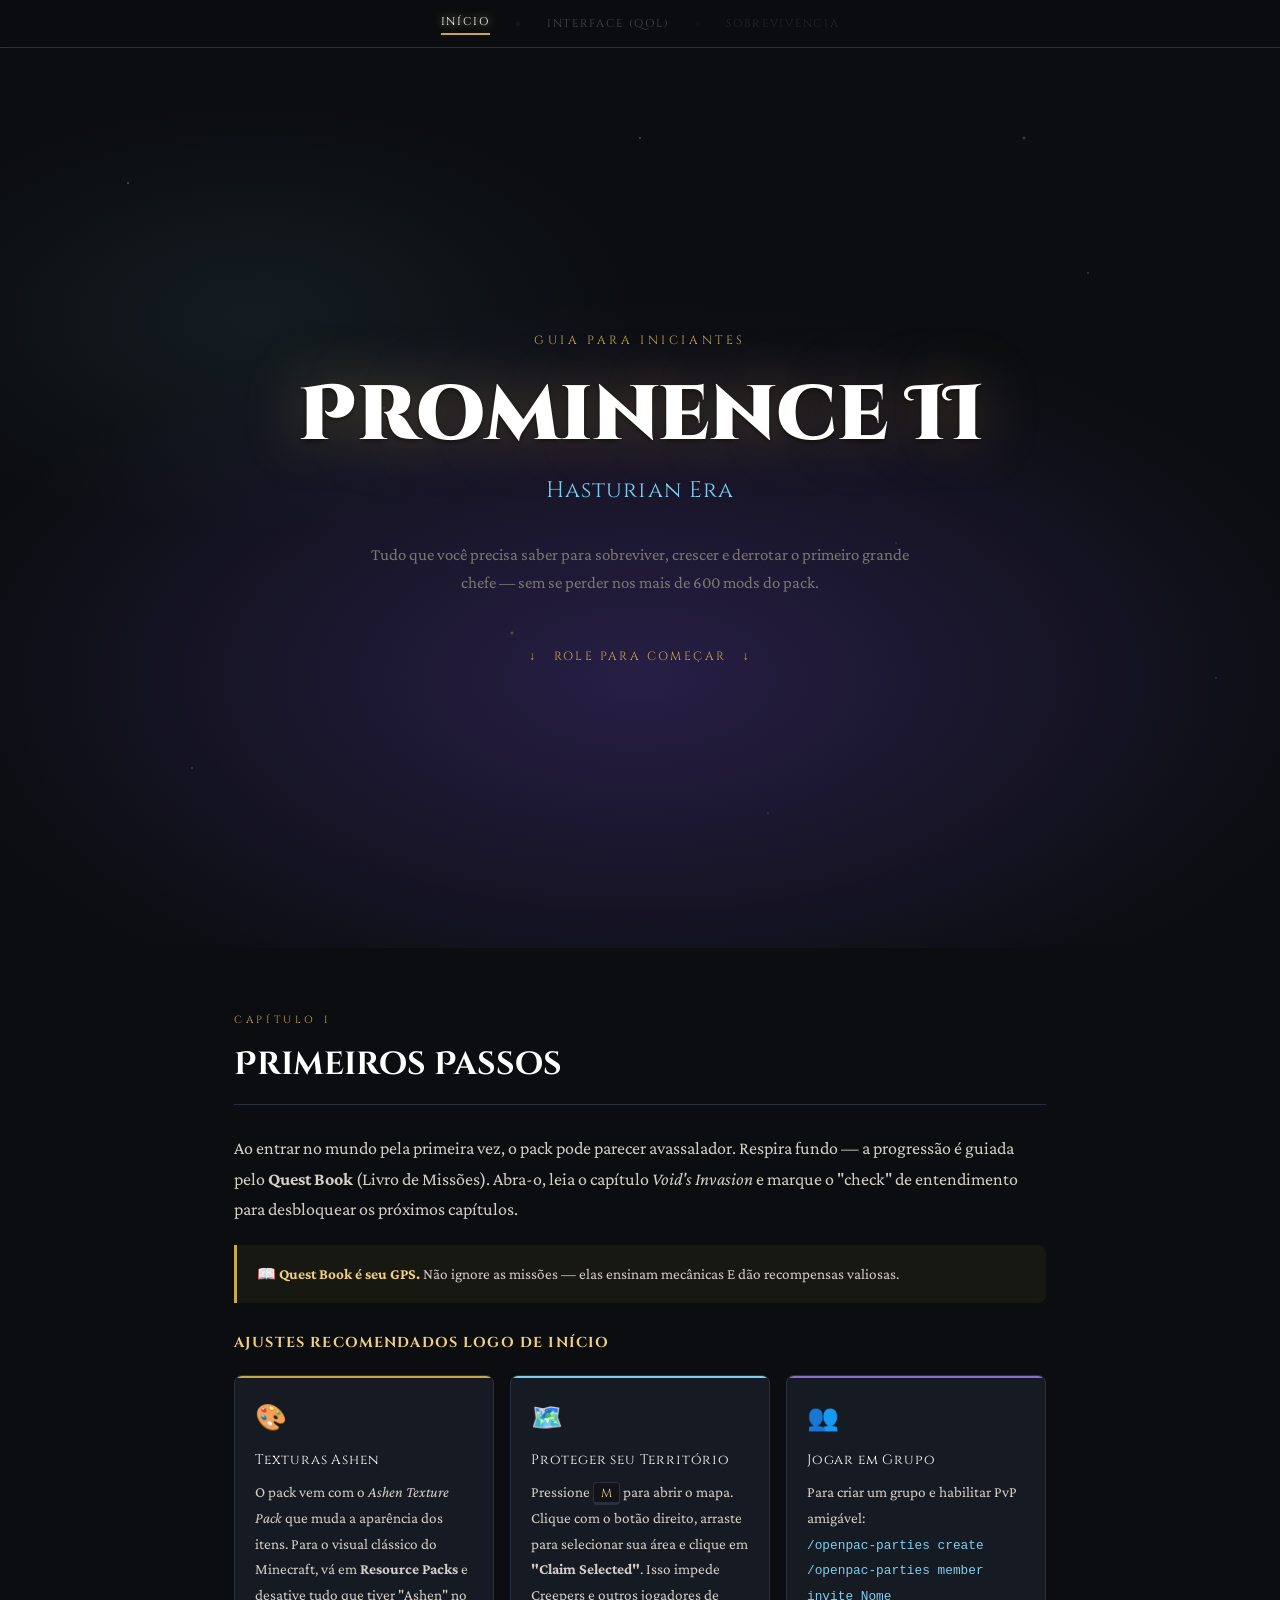
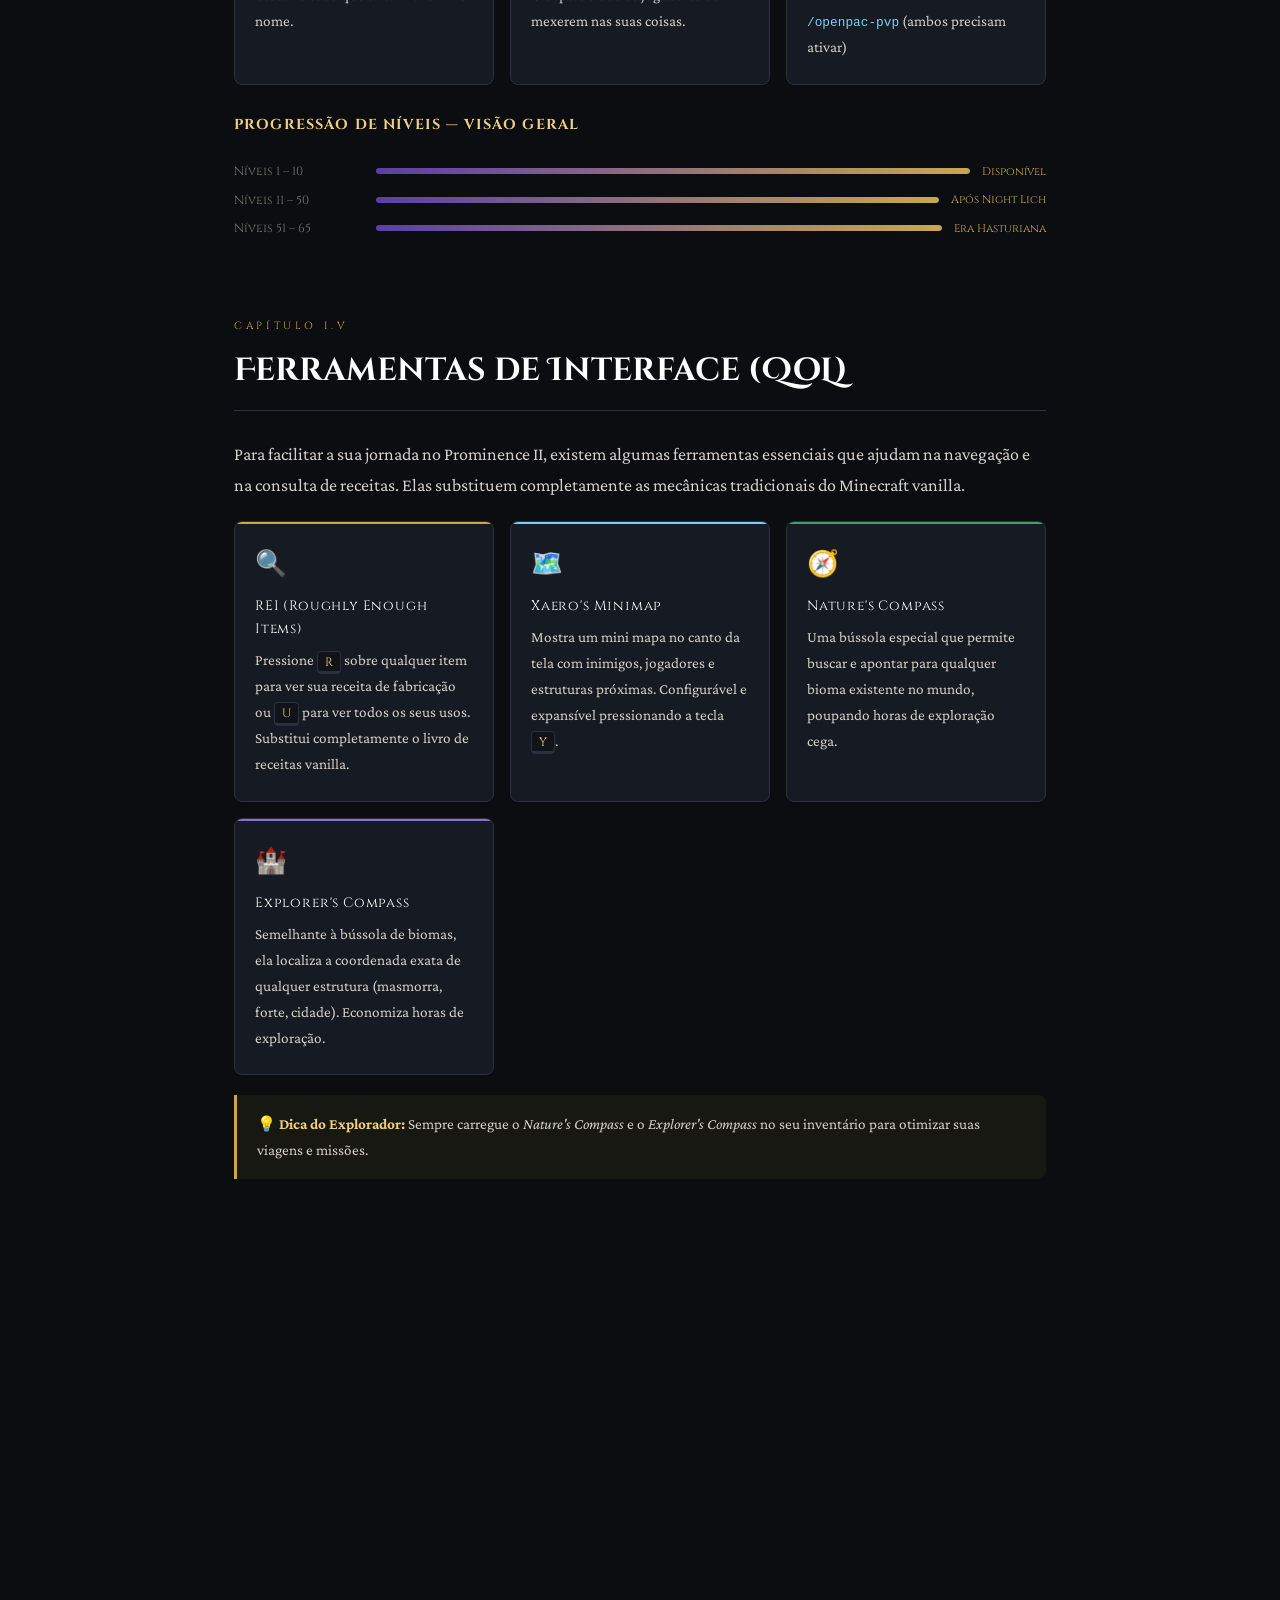
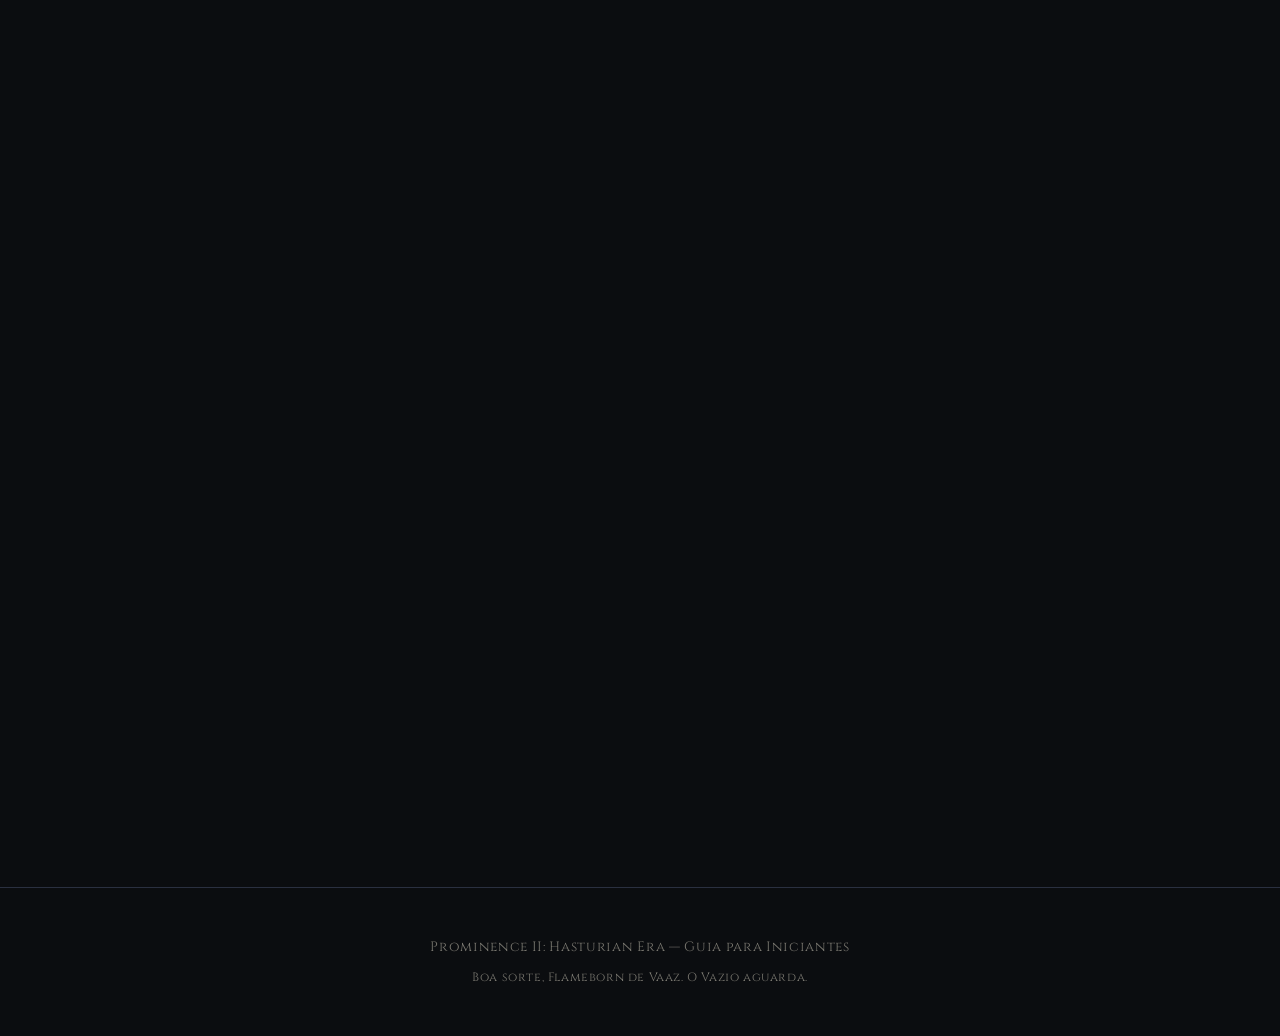
==== commit 45aa47f3: "feat: finished project" ====
--- a/index.html
+++ b/index.html
@@ -9,6 +9,35 @@
 </head>
 <body>
 
+<!-- NAV -->
+<nav>
+  <a href="#inicio">Início</a>
+  <span class="nav-dot">◆</span>
+  <a href="#qol">Interface (QoL)</a>
+  <span class="nav-dot">◆</span>
+  <a href="#sobrevivencia">Sobrevivência</a>
+  <span class="nav-dot">◆</span>
+  <a href="#combate">Combate</a>
+  <span class="nav-dot">◆</span>
+  <a href="#talentos">Talentos</a>
+  <span class="nav-dot">◆</span>
+  <a href="#classes">Classes</a>
+  <span class="nav-dot">◆</span>
+  <a href="#equipamentos">Equipamentos</a>
+  <span class="nav-dot">◆</span>
+  <a href="#masmorras">Masmorras</a>
+  <span class="nav-dot">◆</span>
+  <a href="#chefe">Chefes Cap. 1</a>
+  <span class="nav-dot">◆</span>
+  <a href="#endremastered">End Remastered</a>
+  <span class="nav-dot">◆</span>
+  <a href="#adastra">Ad Astra</a>
+  <span class="nav-dot">◆</span>
+  <a href="#hastur">Era Hasturiana</a>
+  <span class="nav-dot">◆</span>
+  <a href="#wikis">Wikis & Links</a>
+</nav>
+
 <!-- HERO -->
 <header>
   <div class="stars"></div>
@@ -19,545 +48,1030 @@
   <p class="scroll-cta">↓ &nbsp; Role para começar &nbsp; ↓</p>
 </header>
 
-<!-- NAV -->
-<nav>
-  <a href="#inicio">Início</a>
-  <span class="nav-dot">◆</span>
-  <a href="#qol">Interface (QoL)</a>
-  <span class="nav-dot">◆</span>
-  <a href="#sobrevivencia">Sobrevivência</a>
-  <span class="nav-dot">◆</span>
-  <a href="#talentos">Talentos</a>
-  <span class="nav-dot">◆</span>
-  <a href="#classes">Classes</a>
-  <span class="nav-dot">◆</span>
-  <a href="#equipamentos">Equipamentos</a>
-  <span class="nav-dot">◆</span>
-  <a href="#masmorras">Masmorras</a>
-  <span class="nav-dot">◆</span>
-  <a href="#chefe">1º Chefe</a>
-  <span class="nav-dot">◆</span>
-  <a href="#wikis">Wikis & Links</a>
-</nav>
-
 <main>
-
-  <!-- ── 1. PRIMEIROS PASSOS ── -->
-  <section class="section" id="inicio">
-    <p class="section-label">Capítulo I</p>
-    <h2 class="section-title">Primeiros Passos</h2>
-
-    <p>Ao entrar no mundo pela primeira vez, o pack pode parecer avassalador. Respira fundo — a progressão é guiada pelo <strong>Quest Book</strong> (Livro de Missões). Abra-o, leia o capítulo <em>Void's Invasion</em> e marque o "check" de entendimento para desbloquear os próximos capítulos.</p>
-
-    <div class="tip"><strong>📖 Quest Book é seu GPS.</strong> Não ignore as missões — elas ensinam mecânicas E dão recompensas valiosas.</div>
-
-    <h3 style="font-family:'Cinzel',serif;font-size:.9rem;letter-spacing:.08em;color:var(--gold2);margin:1.75rem 0 .75rem;text-transform:uppercase;">Ajustes Recomendados Logo de Início</h3>
-
-    <div class="card-grid">
-      <div class="card" style="--accent:var(--gold)">
-        <div class="card-icon">🎨</div>
-        <div class="card-title">Texturas Ashen</div>
-        <div class="card-body">O pack vem com o <em>Ashen Texture Pack</em> que muda a aparência dos itens. Para o visual clássico do Minecraft, vá em <strong>Resource Packs</strong> e desative tudo que tiver "Ashen" no nome.</div>
-      </div>
-      <div class="card" style="--accent:var(--ice)">
-        <div class="card-icon">🗺️</div>
-        <div class="card-title">Proteger seu Território</div>
-        <div class="card-body">Pressione <kbd>M</kbd> para abrir o mapa. Clique com o botão direito, arraste para selecionar sua área e clique em <strong>"Claim Selected"</strong>. Isso impede Creepers e outros jogadores de mexerem nas suas coisas.</div>
-      </div>
-      <div class="card" style="--accent:var(--void2)">
-        <div class="card-icon">👥</div>
-        <div class="card-title">Jogar em Grupo</div>
-        <div class="card-body">
-          Para criar um grupo e habilitar PvP amigável:<br>
-          <code style="font-size:.8rem;color:var(--ice)">/openpac-parties create</code><br>
-          <code style="font-size:.8rem;color:var(--ice)">/openpac-parties member invite Nome</code><br>
-          <code style="font-size:.8rem;color:var(--ice)">/openpac-pvp</code> (ambos precisam ativar)
-        </div>
-      </div>
-    </div>
-
-    <h3 style="font-family:'Cinzel',serif;font-size:.9rem;letter-spacing:.08em;color:var(--gold2);margin:1.75rem 0 .75rem;text-transform:uppercase;">Progressão de Níveis — Visão Geral</h3>
-
-    <div class="prog-bar">
-      <div class="prog-row">
-        <span class="prog-label">Níveis 1 – 10</span>
-        <div class="prog-track"><div class="prog-fill" style="--w:.15"></div></div>
-        <span class="prog-val">Disponível</span>
-      </div>
-      <div class="prog-row">
-        <span class="prog-label">Níveis 11 – 50</span>
-        <div class="prog-track"><div class="prog-fill" style="--w:.62"></div></div>
-        <span class="prog-val">Após Night Lich</span>
-      </div>
-      <div class="prog-row">
-        <span class="prog-label">Níveis 51 – 65</span>
-        <div class="prog-track"><div class="prog-fill" style="--w:1"></div></div>
-        <span class="prog-val">Era Hasturiana</span>
-      </div>
-    </div>
-  </section>
-
-  <hr class="divider">
-
-  <!-- ── 1.5 FERRAMENTAS DE INTERFACE (QOL) ── -->
-  <section class="section" id="qol">
-    <p class="section-label">Capítulo I.V</p>
-    <h2 class="section-title">Ferramentas de Interface (QoL)</h2>
-
-    <p>Para facilitar a sua jornada no Prominence II, existem algumas ferramentas essenciais que ajudam na navegação e na consulta de receitas. Elas substituem completamente as mecânicas tradicionais do Minecraft vanilla.</p>
-
-    <div class="card-grid">
-      <div class="card" style="--accent:var(--gold)">
-        <div class="card-icon">🔍</div>
-        <div class="card-title">REI (Roughly Enough Items)</div>
-        <div class="card-body">
-          Pressione <kbd>R</kbd> sobre qualquer item para ver sua receita de fabricação ou <kbd>U</kbd> para ver todos os seus usos. Substitui completamente o livro de receitas vanilla.
-        </div>
-      </div>
-      <div class="card" style="--accent:var(--ice)">
-        <div class="card-icon">🗺️</div>
-        <div class="card-title">Xaero's Minimap</div>
-        <div class="card-body">
-          Mostra um mini mapa no canto da tela com inimigos, jogadores e estruturas próximas. Configurável e expansível pressionando a tecla <kbd>Y</kbd>.
-        </div>
-      </div>
-      <div class="card" style="--accent:var(--green)">
-        <div class="card-icon">🧭</div>
-        <div class="card-title">Nature's Compass</div>
-        <div class="card-body">
-          Uma bússola especial que permite buscar e apontar para qualquer bioma existente no mundo, poupando horas de exploração cega.
-        </div>
-      </div>
-      <div class="card" style="--accent:var(--void2)">
-        <div class="card-icon">🏰</div>
-        <div class="card-title">Explorer's Compass</div>
-        <div class="card-body">
-          Semelhante à bússola de biomas, ela localiza a coordenada exata de qualquer estrutura (masmorra, forte, cidade). Economiza horas de exploração.
-        </div>
-      </div>
-    </div>
-
-    <div class="tip"><strong>💡 Dica do Explorador:</strong> Sempre carregue o <em>Nature's Compass</em> e o <em>Explorer's Compass</em> no seu inventário para otimizar suas viagens e missões.</div>
-  </section>
-
-  <hr class="divider">
-
-  <!-- ── 2. SOBREVIVÊNCIA ── -->
-  <section class="section" id="sobrevivencia">
-    <p class="section-label">Capítulo II</p>
-    <h2 class="section-title">Sobrevivência e Recursos</h2>
-
-    <p>O Prominence II mantém as receitas básicas do vanilla, mas adiciona algumas mecânicas e ferramentas que mudam completamente como você joga nos primeiros dias.</p>
-
-    <h3 style="font-family:'Cinzel',serif;font-size:.9rem;letter-spacing:.08em;color:var(--gold2);margin:1.75rem 0 .75rem;text-transform:uppercase;">Itens Essenciais do Início</h3>
-
-    <div class="tbl-wrap">
-      <table>
-        <thead>
-          <tr>
-            <th>Item</th>
-            <th>Para que serve</th>
-            <th>Como obter</th>
-          </tr>
-        </thead>
-        <tbody>
-          <tr>
-            <td><strong>Saco de Dormir</strong> 🛏️</td>
-            <td>Pula a noite sem resetar seu ponto de respawn — ótimo para exploração longa.</td>
-            <td>3 Lãs</td>
-          </tr>
-          <tr>
-            <td><strong>Martelo (Hammer)</strong> 🔨</td>
-            <td>Minera em área 3×3. Economiza tempo absurdo.</td>
-            <td>3 Lingotes de Ferro ou Pedra (receita padrão)</td>
-          </tr>
-          <tr>
-            <td><strong>Armadura de Aço</strong> ⚔️</td>
-            <td>Superior ao ferro — e você pode conseguir <em>de graça</em> logo no início.</td>
-            <td>Quest Book → Realms → Overworld → missão <em>"Space Station Mission"</em> → marque o check e receba blocos de aço!</td>
-          </tr>
-          <tr>
-            <td><strong>Planador (Glider)</strong> 🪂</td>
-            <td>Planar de pontos altos. Essencial para explorar biomas grandes.</td>
-            <td>Crafting com asa esquerda + asa direita</td>
-          </tr>
-          <tr>
-            <td><strong>Traveler's Backpack</strong> 🎒</td>
-            <td>Mochila melhorável equipada nas costas. Indispensável para exploração.</td>
-            <td>Crafting (pesquise no REI pressionando <kbd>R</kbd> sobre o item)</td>
-          </tr>
-        </tbody>
-      </table>
-    </div>
-
-    <div class="tip"><strong>💡 Dica de Ouro:</strong> O sistema de corte de árvores usa "chops" (golpes). Árvores pequenas levam ~5 golpes; árvores enormes podem exigir 20+. Não fique parado esperando — continue atacando!</div>
-
-    <h3 style="font-family:'Cinzel',serif;font-size:.9rem;letter-spacing:.08em;color:var(--gold2);margin:1.75rem 0 .75rem;text-transform:uppercase;">Armazenamento</h3>
-    <p>Baús podem ser evoluídos: <strong>Madeira → Cobre → Ferro → Ouro → Diamante</strong>. Você não precisa quebrar o baú — basta usar um "Chest Upgrade". Baús de Diamante oferecem espaço enorme.</p>
-
-    <h3 style="font-family:'Cinzel',serif;font-size:.9rem;letter-spacing:.08em;color:var(--gold2);margin:1.75rem 0 .75rem;text-transform:uppercase;">Locomoção Rápida</h3>
-    <p><strong>Waystones</strong> são obeliscos encontrados em vilas que permitem teletransporte rápido entre pontos ativados. O custo é XP de encantamento, então mantenha seus níveis. Se estiver sem XP e precisar fugir, crie uma <em>Grindstone</em> no campo e desencante armas de inimigos para recuperar XP rapidinho.</p>
-  </section>
-
-  <hr class="divider">
-
-  <!-- ── 3. TALENTOS ── -->
-  <section class="section" id="talentos">
-    <p class="section-label">Capítulo III</p>
-    <h2 class="section-title">Sistema de Talentos</h2>
-
-    <p>Pressione <kbd>N</kbd> para abrir a Árvore de Talentos. Este sistema é independente dos encantamentos tradicionais — é aqui que sua classe ganha identidade.</p>
-
-    <div class="tip"><strong>📌 Pontos de Talento:</strong> Você ganha o primeiro ponto no nível 3 e depois a cada dois níveis (5, 7, 9...). Planeje bem — cada ponto conta!</div>
-
-    <h3 style="font-family:'Cinzel',serif;font-size:.9rem;letter-spacing:.08em;color:var(--gold2);margin:1.75rem 0 .75rem;text-transform:uppercase;">Atributos Principais</h3>
-
-    <div class="tbl-wrap">
-      <table>
-        <thead>
-          <tr><th>Atributo</th><th>O que faz</th><th>Melhor para</th></tr>
-        </thead>
-        <tbody>
-          <tr><td><strong>Haste</strong></td><td>Aumenta velocidade de ataque e troca de armas</td><td><span class="badge">Rogue</span></td></tr>
-          <tr><td><strong>Health</strong></td><td>Total de pontos de vida</td><td><span class="badge">Protector</span></td></tr>
-          <tr><td><strong>Stamina</strong></td><td>Reduz perda de fome passiva</td><td><span class="badge">Todos</span></td></tr>
-          <tr><td><strong>Luck</strong></td><td>Qualidade de saques em baús e chance de reforja melhor</td><td><span class="badge">Exploradores</span></td></tr>
-          <tr><td><strong>Lethality / Magic Pen</strong></td><td>Ignora % da armadura ou proteção mágica do inimigo</td><td><span class="badge">Warrior</span><span class="badge purple">Mage</span></td></tr>
-          <tr><td><strong>Spell Crit / Haste</strong></td><td>Aumenta crítico e velocidade de conjuração</td><td><span class="badge purple">Mage</span></td></tr>
-        </tbody>
-      </table>
-    </div>
-
-    <h3 style="font-family:'Cinzel',serif;font-size:.9rem;letter-spacing:.08em;color:var(--gold2);margin:1.75rem 0 .75rem;text-transform:uppercase;">Resetando Talentos</h3>
-    <p>Mudou de ideia? Você pode criar um <strong>Knowledge Scroll</strong> para resetar todos os pontos:</p>
-    <div style="background:var(--card);border:1px solid var(--border);border-radius:var(--radius);padding:1rem 1.25rem;margin-top:.75rem;font-size:.95rem;">
-      📜 Receita: <strong>4 Gravetos + 1 Bolsa de Tinta + 1 Papel</strong><br>
-      <span style="color:var(--muted);font-size:.88rem;">Ou complete a missão de talentos no Quest Book para ganhar um gratuitamente.</span>
-    </div>
-  </section>
-
-  <hr class="divider">
-
-  <!-- ── 4. CLASSES ── -->
-  <section class="section" id="classes">
-    <p class="section-label">Capítulo IV</p>
-    <h2 class="section-title">Classes e Arquétipos</h2>
-
-    <p>Não existe uma classe "errada" — cada uma tem seu estilo de jogo. Escolha de acordo com como você prefere jogar.</p>
-
-    <div class="class-grid">
-      <div class="class-card" style="--accent:var(--red)">
-        <div class="class-emoji">⚔️</div>
-        <div class="class-name">Warrior</div>
-        <div class="class-desc">Alto dano físico corpo a corpo. Mais fácil de aprender. Ótimo para iniciantes.</div>
-      </div>
-      <div class="class-card" style="--accent:#7a7870">
-        <div class="class-emoji">🛡️</div>
-        <div class="class-name">Protector</div>
-        <div class="class-desc">Tanque do grupo. Alta vida e armadura. Perfeito para multiplayer.</div>
-      </div>
-      <div class="class-card" style="--accent:var(--green)">
-        <div class="class-emoji">🏹</div>
-        <div class="class-name">Ranger</div>
-        <div class="class-desc">Dano à distância com arcos. Seguro contra chefes voadores. Recomendado para o Night Lich.</div>
-      </div>
-      <div class="class-card" style="--accent:var(--gold)">
-        <div class="class-emoji">🗡️</div>
-        <div class="class-name">Rogue</div>
-        <div class="class-desc">Ataques ultra-rápidos em dual wielding. Bônus de 20%+ de velocidade de movimento.</div>
-      </div>
-      <div class="class-card" style="--accent:var(--void2)">
-        <div class="class-emoji">🔮</div>
-        <div class="class-name">Mage</div>
-        <div class="class-desc">Arcano, Fogo ou Gelo. Alta exigência de skill. Dano devastador com runas e cajados.</div>
-      </div>
-      <div class="class-card" style="--accent:var(--ice)">
-        <div class="class-emoji">💚</div>
-        <div class="class-name">Healer</div>
-        <div class="class-desc">Especialista em cura. Vital em servidores. Muito mais útil em grupo do que solo.</div>
-      </div>
-      <div class="class-card" style="--accent:#d4a0ff">
-        <div class="class-emoji">🎵</div>
-        <div class="class-name">Bard</div>
-        <div class="class-desc">Suporte que dá buffs de dano e velocidade para o grupo. Excelente em multiplayer.</div>
-      </div>
-    </div>
-
-    <div class="tip" style="margin-top:1.75rem"><strong>🎯 Recomendação para iniciantes:</strong> Comece como <strong>Warrior</strong> ou <strong>Ranger</strong>. São os mais intuitivos e funcionam bem mesmo sem dominar todos os sistemas.</div>
-
-    <h3 style="font-family:'Cinzel',serif;font-size:.9rem;letter-spacing:.08em;color:var(--gold2);margin:1.75rem 0 .75rem;text-transform:uppercase;">Habilidades Ativas com Spellbinding</h3>
-    <p>A <strong>Spellbinding Table</strong> (rodeada por estantes) permite criar livros de habilidade para sua classe. Coloque um livro normal + lapis-lazúli para criar manuais como o <em>Rogue Handbook</em> ou <em>Archery Manual</em>. Equipe o livro no slot de <strong>Trinkets</strong> para desbloquear habilidades ativas acionáveis por teclas.</p>
-  </section>
-
-  <hr class="divider">
-
-  <!-- ── 5. EQUIPAMENTOS ── -->
-  <section class="section" id="equipamentos">
-    <p class="section-label">Capítulo V</p>
-    <h2 class="section-title">Reforja e Encantamentos</h2>
-
-    <p>Itens têm raridades que afetam muito seu desempenho. Da mais fraca à mais forte:</p>
-    <div style="margin:.75rem 0 1.25rem">
-      <span class="badge">Comum</span>
-      <span class="badge blue">Incomum</span>
-      <span class="badge blue">Raro</span>
-      <span class="badge purple">Épico</span>
-      <span class="badge" style="background:rgba(240,208,128,.1);border-color:rgba(240,208,128,.4);color:var(--gold2)">Lendário</span>
-      <span class="badge red">Mítico</span>
-    </div>
-
-    <h3 style="font-family:'Cinzel',serif;font-size:.9rem;letter-spacing:.08em;color:var(--gold2);margin:1.75rem 0 .75rem;text-transform:uppercase;">Como Reforjar na Bigorna</h3>
-    <p>Na <strong>Bigorna (Anvil)</strong>, acesse a aba <em>Reforge Gear</em>. Você precisa do item + material base + material de reforja. O item deve estar com durabilidade total.</p>
-
-    <div class="tbl-wrap">
-      <table>
-        <thead>
-          <tr><th>Material</th><th>Tier</th><th>Raridades possíveis</th><th>Onde encontrar</th></tr>
-        </thead>
-        <tbody>
-          <tr>
-            <td><strong>Limestone Chunks</strong></td>
-            <td>1</td>
-            <td>Comum → Épico</td>
-            <td>Stonecutter com blocos de Limestone ou Diorite</td>
-          </tr>
-          <tr>
-            <td><strong>Pyrite</strong></td>
-            <td>2</td>
-            <td>Incomum → Lendário</td>
-            <td>Mineração no <strong>Nether</strong></td>
-          </tr>
-          <tr>
-            <td><strong>Galena Ore</strong></td>
-            <td>3</td>
-            <td>Raro → Mítico</td>
-            <td>Mineração no <strong>End</strong></td>
-          </tr>
-        </tbody>
-      </table>
-    </div>
-
-    <div class="warn"><strong>⚠️ Atenção:</strong> O Luck (Sorte) influencia diretamente o resultado da reforja. Se quiser itens melhores, invista pontos nesse atributo antes de reforjar.</div>
-  </section>
-
-  <hr class="divider">
-
-  <!-- ── 6. MASMORRAS ── -->
-  <section class="section" id="masmorras">
-    <p class="section-label">Capítulo VI</p>
-    <h2 class="section-title">Mine Cells — Masmorras</h2>
-
-    <p>As <strong>Mine Cells</strong> (Prisoner's Quarters) são as melhores fontes de recursos no início do jogo. Acesse pelos portais dimensionais no Overworld. Espere encontrar diamantes, esmeraldas, feitiços e armas únicas.</p>
-
-    <h3 style="font-family:'Cinzel',serif;font-size:.9rem;letter-spacing:.08em;color:var(--gold2);margin:1.75rem 0 .75rem;text-transform:uppercase;">Inimigos que Você Vai Encontrar</h3>
-
-    <div class="card-grid">
-      <div class="card" style="--accent:var(--red)">
-        <div class="card-icon">🧟</div>
-        <div class="card-title">Leaping Zombie</div>
-        <div class="card-body">Saltam em cima de você. Mantenha distância e acerte enquanto estão no ar.</div>
-      </div>
-      <div class="card" style="--accent:var(--ice)">
-        <div class="card-icon">🛡️</div>
-        <div class="card-title">Shield Bearer</div>
-        <div class="card-body">Bloqueiam na frente. Ataque pelas costas ou use habilidades que ignoram bloqueio.</div>
-      </div>
-      <div class="card" style="--accent:var(--gold)">
-        <div class="card-icon">💣</div>
-        <div class="card-title">Grenadier</div>
-        <div class="card-body">Lançam explosivos à distância. Fique em movimento e chegue perto rápido.</div>
-      </div>
-      <div class="card" style="--accent:var(--void2)">
-        <div class="card-icon">🦇</div>
-        <div class="card-title">Mutated Bat</div>
-        <div class="card-body">Voam de forma errática. Arcos ou magias funcionam melhor.</div>
-      </div>
-    </div>
-
-    <div class="tip" style="margin-top:1.5rem"><strong>⚗️ Health Flasks:</strong> Encontre frascos nas masmorras — eles restauram 10% da vida e dão Regeneração IV. Guarde-os para emergências!</div>
-    <div class="tip"><strong>🏃 Rogue na Masmorra:</strong> A classe Rogue tem bônus de 20%+ de velocidade de movimento, ideal para explorar as Mine Cells rapidamente e evitar armadilhas.</div>
-  </section>
-
-  <hr class="divider">
-
-  <!-- ── 7. CHEFE ── -->
-  <section class="section" id="chefe">
-    <p class="section-label">Capítulo VII</p>
-    <h2 class="section-title">Primeiro Chefe: Night Lich</h2>
-
-    <p>Ao atingir o nível 10, sua progressão será <strong>bloqueada</strong> até você derrotar o Night Lich. Este é o marco central do início do jogo.</p>
-
-    <div class="boss-block">
-      <div class="boss-name">☽ Night Lich</div>
-      <p>Um chefe voador e de ataque à distância que habita uma torre sombria. Recomendado ter pelo menos <strong>armadura de ferro ou aço</strong>, <strong>arco com flechas</strong> e alguns <strong>Health Flasks</strong> das Mine Cells.</p>
-
-      <h3 style="font-family:'Cinzel',serif;font-size:.85rem;letter-spacing:.08em;color:var(--void2);margin:1.5rem 0 .75rem;text-transform:uppercase;">Como Encontrar e Invocar</h3>
+  <!-- O roteador SPA irá carregar as seções dinamicamente aqui -->
+  <div id="content-area"></div>
+  <div id="scroll-sentinel" style="height: 20px;"></div>
+</main>
+
+
+  <template id="page-adastra">
+    <section class="section" id="adastra">
+      <p class="section-label">Capítulo VIII</p>
+      <h2 class="section-title">Exploração Espacial (Ad Astra)</h2>
+
+      <p>A exploração espacial no modpack <strong>Ad Astra</strong> é um conteúdo de <em>mid/late game</em>. Ela permite que você construa foguetes, vista trajes espaciais e viaje para outros planetas e sistemas solares em busca de minérios avançados essenciais para as receitas de fim de jogo.</p>
+
+      <h3 style="font-family:'Cinzel',serif;font-size:.9rem;letter-spacing:.08em;color:var(--gold2);margin:1.75rem 0 .75rem;text-transform:uppercase;">Tiers de Foguetes e Destinos</h3>
+      <p>A progressão espacial é dividida em 4 tiers de foguetes, cada um construído com materiais do destino anterior:</p>
+
+      <div class="tbl-wrap">
+        <table>
+          <thead>
+            <tr>
+              <th>Tier</th>
+              <th>Material Principal</th>
+              <th>Destino</th>
+              <th>O que encontrar / Recursos</th>
+            </tr>
+          </thead>
+          <tbody>
+            <tr>
+              <td><strong>Tier 1</strong></td>
+              <td>Aço (Steel)</td>
+              <td>Lua (Moon)</td>
+              <td>Minério de <strong>Desh</strong> e Lunarian Traders (comerciantes locais).</td>
+            </tr>
+            <tr>
+              <td><strong>Tier 2</strong></td>
+              <td>Desh</td>
+              <td>Marte (Mars)</td>
+              <td>Martian Raptors, novos minérios e materiais avançados.</td>
+            </tr>
+            <tr>
+              <td><strong>Tier 3</strong></td>
+              <td>Ostrum</td>
+              <td>Vênus / Mercúrio</td>
+              <td>Ambiente com chuva ácida e temperaturas extremas. Exige blindagens adicionais.</td>
+            </tr>
+            <tr>
+              <td><strong>Tier 4</strong></td>
+              <td>Calorite</td>
+              <td>Glacio (Proxima Centauri)</td>
+              <td>Planeta gelado contendo o chefe <strong>The Fallen Icon</strong> e micro-atmosfera respirável.</td>
+            </tr>
+          </tbody>
+        </table>
+      </div>
+
+      <h3 style="font-family:'Cinzel',serif;font-size:.9rem;letter-spacing:.08em;color:var(--gold2);margin:2rem 0 .75rem;text-transform:uppercase;">Preparação Espacial & Sobrevivência</h3>
+      
+      <div class="card-grid">
+        <div class="card" style="--accent:var(--red)">
+          <div class="card-icon">👨‍🚀</div>
+          <div class="card-title">Netherite Space Suit</div>
+          <div class="card-body">
+            Para sobreviver sem oxigênio e às temperaturas do espaço, você <strong>precisará fabricar o Netherite Space Suit</strong>. Não viaje sem encher seus tanques de oxigênio!
+          </div>
+        </div>
+        <div class="card" style="--accent:var(--ice)">
+          <div class="card-icon">❄️</div>
+          <div class="card-title">Atmosfera de Glacio</div>
+          <div class="card-body">
+            <strong>Glacio</strong> é o único destino onde é possível remover o capacete em certas áreas protegidas e respirar de forma natural, apesar do frio extremo.
+          </div>
+        </div>
+        <div class="card" style="--accent:var(--void2)">
+          <div class="card-icon">👹</div>
+          <div class="card-title">The Fallen Icon</div>
+          <div class="card-body">
+            O terrível chefe <strong>The Fallen Icon</strong> habita as profundezas do planeta Glacio. Prepare-se para uma das lutas mais complexas do late game.
+          </div>
+        </div>
+      </div>
+    </section>
+
+  </template>
+  <template id="page-chefe">
+    <section class="section" id="chefe">
+      <p class="section-label">Capítulo VII</p>
+      <h2 class="section-title">Chefes do Capítulo 1 (Void's Invasion)</h2>
+
+      <p>A progressão no Capítulo 1 exige a derrota de 5 chefes obrigatórios. Ao atingir o nível 10, sua progressão de talentos será <strong>bloqueada</strong> até você derrotar o primeiro grande chefe: o <strong>Night Lich</strong>. Após derrotá-lo, o limite de nível de talento é expandido para 50, abrindo o caminho para os outros chefes necessários para fechar o capítulo.</p>
+
+      <!-- NIGHT LICH -->
+      <div class="boss-block">
+        <div class="boss-name">☽ Night Lich</div>
+        <p>Um chefe voador e de ataque à distância que habita uma torre sombria. Recomendado ter pelo menos <strong>armadura de ferro ou aço</strong>, <strong>arco com flechas</strong> e alguns <strong>Health Flasks</strong> das Mine Cells.</p>
+
+        <h3 style="font-family:'Cinzel',serif;font-size:.85rem;letter-spacing:.08em;color:var(--void2);margin:1.5rem 0 .75rem;text-transform:uppercase;">Como Encontrar e Invocar</h3>
+
+        <ol class="steps">
+          <li>
+            <span class="step-num"></span>
+            <div class="step-content">
+              <div class="step-title">Coletar 4 Soul Stars</div>
+              <p>Mate monstros mortos-vivos (zumbis e esqueletos). Cada um tem ~2-3% de chance de soltar uma <strong>Soul Star</strong>. Você precisa de 4.</p>
+            </div>
+          </li>
+          <li>
+            <span class="step-num"></span>
+            <div class="step-content">
+              <div class="step-title">Localizar a Torre</div>
+              <p>Arremesse as Soul Stars (como se fossem Pérolas do Ender). Elas vão indicar a <strong>direção da Lich Tower</strong>. Siga até encontrar a torre.</p>
+            </div>
+          </li>
+          <li>
+            <span class="step-num"></span>
+            <div class="step-content">
+              <div class="step-title">Suba ao Topo</div>
+              <p>Escale a torre, evitando armadilhas e inimigos no caminho. Leve comida suficiente.</p>
+            </div>
+          </li>
+          <li>
+            <span class="step-num"></span>
+            <div class="step-content">
+              <div class="step-title">Invocar o Night Lich</div>
+              <p>No topo, coloque as <strong>4 Soul Stars nos quatro altares</strong>. O chefe será invocado imediatamente.</p>
+            </div>
+          </li>
+          <li>
+            <span class="step-num"></span>
+            <div class="step-content">
+              <div class="step-title">A Batalha</div>
+              <p>Ele voa e ataca à distância. <strong>Use arco ou magia</strong> — mesmo guerreiros devem ter um arco para este encontro. Fique em movimento, use os Health Flasks e seja persistente.</p>
+            </div>
+          </li>
+        </ol>
+      </div>
+
+      <h3 style="font-family:'Cinzel',serif;font-size:.9rem;letter-spacing:.08em;color:var(--gold2);margin:2.5rem 0 .75rem;text-transform:uppercase;">Outros Chefes Obrigatórios do Capítulo 1</h3>
+      <p>Após derrotar o Night Lich, você precisará encontrar e derrotar estes 4 chefes adicionais para fechar o capítulo e desbloquear os seguintes da invasão do Vazio:</p>
+
+      <div class="tbl-wrap">
+        <table>
+          <thead>
+            <tr>
+              <th>Chefe</th>
+              <th>Localização</th>
+              <th>Descrição & Observações de Combate</th>
+            </tr>
+          </thead>
+          <tbody>
+            <tr>
+              <td><strong>Nether Gauntlet</strong> 🥊</td>
+              <td>Dimensão: <strong>Nether</strong></td>
+              <td>Sentinela de fogo flutuante. Causa dano de fogo constante; é altamente recomendável levar poções de resistência a fogo.</td>
+            </tr>
+            <tr>
+              <td><strong>Blackstone Golem</strong> 🪨</td>
+              <td>Dimensão: <strong>Nether</strong></td>
+              <td>Guerreiro de pedra massivo. Causa dano físico extremo a curta distância. Mantenha distância e utilize ataques de longo alcance.</td>
+            </tr>
+            <tr>
+              <td><strong>The Obsidilith</strong> 🌀</td>
+              <td>Dimensão: <strong>Underworld</strong></td>
+              <td>Entidade de obsidiana de fase avançada. Seus golpes causam quebra de postura. Prepare uma armadura robusta e devidamente reforjada (reforge gear) antes de enfrentá-lo.</td>
+            </tr>
+            <tr>
+              <td><strong>The Eye</strong> 👁️</td>
+              <td><strong>Dimensão Especial do Vazio</strong></td>
+              <td>O chefe final que encerra a <em>Invasão do Vazio</em> no Capítulo 1. Uma luta complexa com várias fases e projéteis teleguiados.</td>
+            </tr>
+          </tbody>
+        </table>
+      </div>
+
+      <div class="tip"><strong>🏆 Conclusão do Capítulo 1:</strong> Ao derrotar <strong>The Eye</strong>, a invasão do Vazio no capítulo 1 é totalmente vencida, liberando novos limites de nível e abrindo os capítulos de late game no Quest Book!</div>
+    </section>
+
+  </template>
+  <template id="page-classes">
+    <section class="section" id="classes">
+      <p class="section-label">Capítulo IV</p>
+      <h2 class="section-title">Classes e Arquétipos</h2>
+
+      <p>Não existe uma classe "errada" — cada uma tem seu estilo de jogo. Escolha de acordo com como você prefere jogar.</p>
+
+      <div class="class-grid">
+        <div class="class-card" style="--accent:var(--red)">
+          <div class="class-emoji">⚔️</div>
+          <div class="class-name">Warrior</div>
+          <div class="class-desc">Alto dano físico corpo a corpo. Mais fácil de aprender. Ótimo para iniciantes.</div>
+        </div>
+        <div class="class-card" style="--accent:#7a7870">
+          <div class="class-emoji">🛡️</div>
+          <div class="class-name">Protector</div>
+          <div class="class-desc">Tanque do grupo. Alta vida e armadura. Perfeito para multiplayer.</div>
+        </div>
+        <div class="class-card" style="--accent:var(--green)">
+          <div class="class-emoji">🏹</div>
+          <div class="class-name">Ranger</div>
+          <div class="class-desc">Dano à distância com arcos. Seguro contra chefes voadores. Recomendado para o Night Lich.</div>
+        </div>
+        <div class="class-card" style="--accent:var(--gold)">
+          <div class="class-emoji">🗡️</div>
+          <div class="class-name">Rogue</div>
+          <div class="class-desc">Ataques ultra-rápidos em dual wielding. Bônus de 20%+ de velocidade de movimento.</div>
+        </div>
+        <div class="class-card" style="--accent:var(--void2)">
+          <div class="class-emoji">🔮</div>
+          <div class="class-name">Mage</div>
+          <div class="class-desc">Arcano, Fogo ou Gelo. Alta exigência de skill. Dano devastador com runas e cajados.</div>
+        </div>
+        <div class="class-card" style="--accent:var(--ice)">
+          <div class="class-emoji">💚</div>
+          <div class="class-name">Healer</div>
+          <div class="class-desc">Especialista em cura. Vital em servidores. Muito mais útil em grupo do que solo.</div>
+        </div>
+        <div class="class-card" style="--accent:#d4a0ff">
+          <div class="class-emoji">🎵</div>
+          <div class="class-name">Bard</div>
+          <div class="class-desc">Suporte que dá buffs de dano e velocidade para o grupo. Excelente em multiplayer.</div>
+        </div>
+      </div>
+
+      <div class="tip" style="margin-top:1.75rem"><strong>🎯 Recomendação para iniciantes:</strong> Comece como <strong>Warrior</strong> ou <strong>Ranger</strong>. São os mais intuitivos e funcionam bem mesmo sem dominar todos os sistemas.</div>
+
+      <h3 style="font-family:'Cinzel',serif;font-size:.9rem;letter-spacing:.08em;color:var(--gold2);margin:1.75rem 0 .75rem;text-transform:uppercase;">Habilidades Ativas com Spellbinding</h3>
+      <p>A <strong>Spellbinding Table</strong> (rodeada por estantes) permite criar livros de habilidade para sua classe. Coloque um livro normal + lapis-lazúli para criar manuais como o <em>Rogue Handbook</em> ou <em>Archery Manual</em>. Equipe o livro no slot de <strong>Trinkets</strong> para desbloquear habilidades ativas acionáveis por teclas.</p>
+    </section>
+
+  </template>
+  <template id="page-combate">
+    <section class="section" id="combate">
+      <p class="section-label">Capítulo II.V</p>
+      <h2 class="section-title">Sistema de Combate (Better Combat & Simply Swords)</h2>
+
+      <p>O Prominence II altera radicalmente o combate padrão do Minecraft vanilla. Com o mod <strong>Better Combat</strong>, os combates são mais dinâmicos, rítmicos e exigem posicionamento preciso, lembrando mecânicas de jogos <em>Soulslike</em>.</p>
+
+      <h3 style="font-family:'Cinzel',serif;font-size:.9rem;letter-spacing:.08em;color:var(--gold2);margin:1.75rem 0 .75rem;text-transform:uppercase;">Mecânicas do Better Combat</h3>
+      <div class="card-grid">
+        <div class="card" style="--accent:var(--red)">
+          <div class="card-icon">⚔️</div>
+          <div class="card-title">Hitbox Física Real</div>
+          <div class="card-body">
+            Suas armas agora têm volume físico real durante a animação de ataque. O dano é aplicado a todos os inimigos atingidos pela trajetória do golpe — não basta apenas apontar o cursor.
+          </div>
+        </div>
+        <div class="card" style="--accent:var(--gold)">
+          <div class="card-icon">⏱️</div>
+          <div class="card-title">Timing Rítmico</div>
+          <div class="card-body">
+            Existe um tempo de preparação (upswing) e recuperação de postura. Atacar freneticamente sem ritmo fará você errar golpes. O combate recompensa paciência e precisão.
+          </div>
+        </div>
+      </div>
+
+      <h3 style="font-family:'Cinzel',serif;font-size:.9rem;letter-spacing:.08em;color:var(--gold2);margin:1.75rem 0 .75rem;text-transform:uppercase;">Novos Tipos de Armas (Simply Swords)</h3>
+      <p>Diversos novos tipos de armas estão à sua disposição, cada uma com um estilo de jogo único e atributos de velocidade e alcance diferentes:</p>
+      
+      <div class="tbl-wrap">
+        <table>
+          <thead>
+            <tr>
+              <th>Arma</th>
+              <th>Estilo de Uso / Vantagem</th>
+            </tr>
+          </thead>
+          <tbody>
+            <tr>
+              <td><strong>Lança (Spear)</strong></td>
+              <td>Longo alcance, permitindo manter distância segura dos inimigos.</td>
+            </tr>
+            <tr>
+              <td><strong>Glaive</strong></td>
+              <td>Excelente controle de área, ideal para combater grandes grupos de monstros.</td>
+            </tr>
+            <tr>
+              <td><strong>Chakram</strong></td>
+              <td>Arma arremessável, oferecendo uma opção de dano físico a distância.</td>
+            </tr>
+            <tr>
+              <td><strong>Katana</strong></td>
+              <td>Altíssima velocidade de ataque, escalando perfeitamente com builds baseadas em <em>Haste</em>.</td>
+            </tr>
+            <tr>
+              <td><strong>Rapier</strong></td>
+              <td>Perfuração extremamente rápida, ignorando parte da armadura dos oponentes.</td>
+            </tr>
+            <tr>
+              <td><strong>Greathammer</strong></td>
+              <td>Dano massivo e lento, excelente para quebrar defesas e bloqueios inimigos.</td>
+            </tr>
+          </tbody>
+        </table>
+      </div>
+
+      <h3 style="font-family:'Cinzel',serif;font-size:.9rem;letter-spacing:.08em;color:var(--gold2);margin:1.75rem 0 .75rem;text-transform:uppercase;">Armas Lendárias & Evolução</h3>
+      <p>As armas lendárias mais poderosas do modpack possuem linhas evolutivas. Ao derrotar chefes como o <em>Ender Dragon</em> ou o <em>Wither</em>, ou ao usar <strong>Contained Remnants</strong>, você pode despertá-las:</p>
+
+      <div class="tbl-wrap">
+        <table>
+          <thead>
+            <tr>
+              <th>Linha Evolutiva</th>
+              <th>Estágio 1</th>
+              <th>Estágio 2</th>
+              <th>Estágio Final</th>
+              <th>Especialidade</th>
+            </tr>
+          </thead>
+          <tbody>
+            <tr>
+              <td><strong>Lichblade</strong></td>
+              <td>Slumbering</td>
+              <td>Waking</td>
+              <td><strong style="color:var(--void2)">Awakened Lichblade</strong></td>
+              <td>Roubo de vida (lifesteal) e magia sombria.</td>
+            </tr>
+            <tr>
+              <td><strong>Relic Solar</strong></td>
+              <td>Dormant Relic</td>
+              <td>Righteous Relic</td>
+              <td><strong style="color:var(--gold)">Sunfire</strong></td>
+              <td>Dano em área e bônus massivo contra mortos-vivos.</td>
+            </tr>
+            <tr>
+              <td><strong>Relic do Vazio</strong></td>
+              <td>Dormant Relic</td>
+              <td>Tainted Relic</td>
+              <td><strong style="color:var(--ice)">Harbinger</strong></td>
+              <td>Foco em dano extremo contra alvo único.</td>
+            </tr>
+          </tbody>
+        </table>
+      </div>
+
+      <div class="warn">
+        <strong>⚠️ Decisão Irreversível:</strong> A escolha de evolução de uma relíquia adormecida (Dormant Relic) para o caminho <strong>Solar (Sunfire)</strong> ou do <strong>Vazio (Harbinger)</strong> é <strong>definitiva e permanente</strong>. Escolha com sabedoria de acordo com a build da sua classe.
+      </div>
+    </section>
+
+  </template>
+  <template id="page-endremastered">
+    <section class="section" id="endremastered">
+      <p class="section-label">Capítulo VII.V</p>
+      <h2 class="section-title">End Remastered — Os 12 Olhos</h2>
+
+      <p>Para alcançar a dimensão do <strong>The End</strong> e enfrentar o Ender Dragon, a mecânica clássica de usar Olhos de Ender comuns foi completamente desativada. Agora, você deve localizar e coletar <strong>12 olhos únicos</strong> diferentes dentre um total de 16 possíveis espalhados pelo mundo.</p>
+
+      <h3 style="font-family:'Cinzel',serif;font-size:.9rem;letter-spacing:.08em;color:var(--gold2);margin:1.75rem 0 .75rem;text-transform:uppercase;">Localização dos Olhos Customizados</h3>
+      <p>Aqui está a lista completa de onde encontrar ou como fabricar cada um dos olhos necessários:</p>
+
+      <div class="tbl-wrap">
+        <table>
+          <thead>
+            <tr>
+              <th>Olho</th>
+              <th>Onde encontrar / Como obter</th>
+            </tr>
+          </thead>
+          <tbody>
+            <tr>
+              <td><strong>Old Eye</strong> 👁️</td>
+              <td>Encontrado em baús dentro de <strong>Pirâmides do Deserto</strong>.</td>
+            </tr>
+            <tr>
+              <td><strong>Nether Eye</strong> 🔥</td>
+              <td>Encontrado em baús nas <strong>Fortalezas do Nether</strong>.</td>
+            </tr>
+            <tr>
+              <td><strong>Cold Eye</strong> ❄️</td>
+              <td>Escondido em baús dentro de <strong>Iglus</strong>.</td>
+            </tr>
+            <tr>
+              <td><strong>Rogue Eye</strong> 🍃</td>
+              <td>Encontrado em baús nas <strong>Pirâmides da Selva</strong>.</td>
+            </tr>
+            <tr>
+              <td><strong>Black Eye</strong> ☠️</td>
+              <td>Encontrado em baús de <strong>Tesouros Enterrados</strong> (mapas de naufrágios).</td>
+            </tr>
+            <tr>
+              <td><strong>Magical Eye</strong> ✨</td>
+              <td>Drop garantido ao derrotar um <strong>Evoker</strong> (Invocador) em Mansões ou Invasões.</td>
+            </tr>
+            <tr>
+              <td><strong>Lost Eye</strong> ⛏️</td>
+              <td>Encontrado em baús dentro de poços de minas abandonados (<strong>Mineshafts</strong>).</td>
+            </tr>
+            <tr>
+              <td><strong>Corrupted Eye</strong> 👿</td>
+              <td>Encontrado em baús dentro de <strong>Postos Avançados de Pillagers</strong>.</td>
+            </tr>
+            <tr>
+              <td><strong>Wither Eye</strong> 💀</td>
+              <td>Drop obtido ao derrotar o chefe <strong>Wither</strong>.</td>
+            </tr>
+            <tr>
+              <td><strong>Guardian Eye</strong> 🔱</td>
+              <td>Drop obtido ao derrotar o <strong>Elder Guardian</strong> em Monumentos Oceânicos.</td>
+            </tr>
+            <tr>
+              <td><strong>Witch Eye</strong> 🧙‍♀️</td>
+              <td>Fabricado combinando uma pupila de Bruxa com outros ingredientes mágicos.</td>
+            </tr>
+            <tr>
+              <td><strong>Cursed Eye</strong> ☄️</td>
+              <td>Encontrado em baús dentro de <strong>Bastiões</strong> no Nether.</td>
+            </tr>
+            <tr>
+              <td><strong>Exotic Eye</strong> 🐠</td>
+              <td>Fabricado a partir de itens aquáticos raros.</td>
+            </tr>
+            <tr>
+              <td><strong>Evil Eye</strong> 🪙</td>
+              <td>Comprado com um Aldeão <strong>Clérigo no nível Mestre</strong>.</td>
+            </tr>
+            <tr>
+              <td><strong>Undead Eye</strong> ⚡</td>
+              <td>Fabricado com uma <em>Undead Soul</em> (obtida de cavalos esqueletos mortos por raios).</td>
+            </tr>
+            <tr>
+              <td><strong>Cryptic Eye</strong> 🔮</td>
+              <td>Uma pequena chance de ser obtido aleatoriamente ao encantar itens na mesa de encantamentos.</td>
+            </tr>
+          </tbody>
+        </table>
+      </div>
+
+      <div class="tip">
+        <strong>🧭 Dica de Ouro:</strong> Muitas dessas estruturas são difíceis de encontrar explorando sem rumo. Fabrique e utilize o <strong>Explorer's Compass</strong> para rastrear e obter as coordenadas exatas de templos, pirâmides e fortalezas rapidamente.
+      </div>
+    </section>
+
+  </template>
+  <template id="page-equipamentos">
+    <section class="section" id="equipamentos">
+      <p class="section-label">Capítulo V</p>
+      <h2 class="section-title">Equipamentos, Reforja & Encantamentos</h2>
+
+      <p>Melhorar seus equipamentos é crucial no Prominence II. O modpack altera o sistema de raridades de itens, adiciona a reforja de atributos e expande a mesa de encantamentos até o nível 100 com o mod <strong>Zenith (Apotheosis)</strong>.</p>
+
+      <h3 style="font-family:'Cinzel',serif;font-size:.9rem;letter-spacing:.08em;color:var(--gold2);margin:1.75rem 0 .75rem;text-transform:uppercase;">Raridades de Itens</h3>
+      <p>Itens têm raridades que afetam muito seu desempenho. Da mais fraca à mais forte:</p>
+      <div style="margin:.75rem 0 1.25rem">
+        <span class="badge">Comum</span>
+        <span class="badge blue">Incomum</span>
+        <span class="badge blue">Raro</span>
+        <span class="badge purple">Épico</span>
+        <span class="badge" style="background:rgba(240,208,128,.1);border-color:rgba(240,208,128,.4);color:var(--gold2)">Lendário</span>
+        <span class="badge red">Mítico</span>
+      </div>
+
+      <h3 style="font-family:'Cinzel',serif;font-size:.9rem;letter-spacing:.08em;color:var(--gold2);margin:1.75rem 0 .75rem;text-transform:uppercase;">Como Reforjar na Bigorna</h3>
+      <p>Na <strong>Bigorna (Anvil)</strong>, acesse a aba <em>Reforge Gear</em>. Você precisa do item com durabilidade cheia, mais o material base e o material de reforja específico:</p>
+
+      <div class="tbl-wrap">
+        <table>
+          <thead>
+            <tr><th>Material</th><th>Tier</th><th>Raridades possíveis</th><th>Onde encontrar</th></tr>
+          </thead>
+          <tbody>
+            <tr>
+              <td><strong>Limestone Chunks</strong></td>
+              <td>1</td>
+              <td>Comum → Épico</td>
+              <td>Stonecutter com blocos de Limestone ou Diorite</td>
+            </tr>
+            <tr>
+              <td><strong>Pyrite</strong></td>
+              <td>2</td>
+              <td>Incomum → Lendário</td>
+              <td>Mineração no <strong>Nether</strong></td>
+            </tr>
+            <tr>
+              <td><strong>Galena Ore</strong></td>
+              <td>3</td>
+              <td>Raro → Mítico</td>
+              <td>Mineração no <strong>End</strong></td>
+            </tr>
+          </tbody>
+        </table>
+      </div>
+
+      <div class="warn"><strong>⚠️ Atenção:</strong> O Luck (Sorte) de seu personagem fornece uma influência direta no resultado da reforja. Se quiser atributos melhores, invista pontos em Luck na árvore de talentos antes de reforjar.</div>
+
+      <h3 style="font-family:'Cinzel',serif;font-size:.9rem;letter-spacing:.08em;color:var(--gold2);margin:2.5rem 0 .75rem;text-transform:uppercase;">Encantamentos Avançados (Zenith / Apotheosis)</h3>
+      <p>A mesa de encantamentos padrão do Minecraft vanilla é limitada ao nível 30. Com o mod <strong>Zenith</strong>, você pode evoluí-la até o <strong>nível 100</strong>. Essa progressão é dividida em 3 fases de construção de estantes especiais:</p>
+
+      <div class="tbl-wrap">
+        <table>
+          <thead>
+            <tr>
+              <th>Fase</th>
+              <th>XP Mínimo</th>
+              <th>Estantes Utilizadas</th>
+              <th>Objetivo / Benefício</th>
+            </tr>
+          </thead>
+          <tbody>
+            <tr>
+              <td><strong>Marítima</strong> 🌊</td>
+              <td>45</td>
+              <td>Infused Seashelf, Heart-Forged Seashelf, Crystalline Shellshelf</td>
+              <td>Estabelecer a base do sistema de alta potência.</td>
+            </tr>
+            <tr>
+              <td><strong>Abissal</strong> 🌋</td>
+              <td>60</td>
+              <td>Soul-Touched Shelves, Echoing Shelves, Sculkshelves</td>
+              <td>Amplificação caótica, aumentando a variabilidade e poder.</td>
+            </tr>
+            <tr>
+              <td><strong>Dracônica</strong> 🐉</td>
+              <td>80</td>
+              <td>End-Fused Rectification Shelf, Draconic Endshelf</td>
+              <td>Desbloqueio definitivo do nível 100 de encantamento.</td>
+            </tr>
+          </tbody>
+        </table>
+      </div>
+
+      <h3 style="font-family:'Cinzel',serif;font-size:.9rem;letter-spacing:.08em;color:var(--gold2);margin:2rem 0 .75rem;text-transform:uppercase;">Infusões e Utilitários de Mesa</h3>
+      <p>Além de aumentar o nível máximo de encantamentos, a geometria das prateleiras e itens especiais de Zenith permitem criar utilitários únicos:</p>
+
+      <div class="card-grid">
+        <div class="card" style="--accent:var(--gold)">
+          <div class="card-icon">🧪</div>
+          <div class="card-title">Amuletos de Poção Inquebráveis</div>
+          <div class="card-body">
+            Infundir <em>Potion Charms</em> na mesa de encantamentos avançada permite torná-los inquebráveis, concedendo efeitos passivos permanentes como Força ou Visão Noturna.
+          </div>
+        </div>
+        <div class="card" style="--accent:var(--ice)">
+          <div class="card-icon">📖</div>
+          <div class="card-title">Tomos Extração (Tomes)</div>
+          <div class="card-body">
+            Permite criar livros especiais (como o <em>Tome of Extraction</em>) capazes de remover encantamentos específicos de um item sem destruí-lo no processo.
+          </div>
+        </div>
+      </div>
+    </section>
+
+  </template>
+  <template id="page-hastur">
+    <section class="section" id="hastur">
+      <p class="section-label">Capítulo IX</p>
+      <h2 class="section-title">Era Hasturiana & Eldritch End</h2>
+
+      <p>A <strong>Era Hasturiana</strong> representa o conteúdo de <em>end game</em> definitivo do modpack. Ao explorar a dimensão do The End, você descobrirá que o bioma está corrompido pela influência de Hastur, introduzindo perigos ambientais extremos e o confronto com o chefe supremo.</p>
+
+      <h3 style="font-family:'Cinzel',serif;font-size:.9rem;letter-spacing:.08em;color:var(--gold2);margin:1.75rem 0 .75rem;text-transform:uppercase;">O Perigo da Corrupção (Eldritch Corruption)</h3>
+      <p>Ao entrar nos biomas corrompidos do End, um debuff ambiental drena continuamente seus atributos físicos e mágicos. Para sobreviver e combater essa influência, você precisará forjar equipamentos de proteção especial:</p>
+
+      <div class="card-grid">
+        <div class="card" style="--accent:var(--void2)">
+          <div class="card-icon">💀</div>
+          <div class="card-title">Minério de Etyrite</div>
+          <div class="card-body">
+            Um minério extremamente raro encontrado apenas nas profundezas das ilhas do End corrompido. É a base para a criação dos equipamentos mais fortes de proteção.
+          </div>
+        </div>
+        <div class="card" style="--accent:var(--gold)">
+          <div class="card-icon">🛡️</div>
+          <div class="card-title">Sistema de Infusão</div>
+          <div class="card-body">
+            Encontre <em>Smithing Templates</em> nas End Cities e use a mesa de ferraria para infundir suas armaduras com <strong>Etyrite</strong>. Cada peça equipada concede <strong>+5 de resistência à corrupção</strong>.
+          </div>
+        </div>
+      </div>
+
+      <h3 style="font-family:'Cinzel',serif;font-size:.9rem;letter-spacing:.08em;color:var(--gold2);margin:2rem 0 .75rem;text-transform:uppercase;">Ritual de Invocação do Chefe Final: The Faceless</h3>
+      <p>Para invocar o governante oculto dessa era, <strong>The Faceless</strong>, você deve preparar uma estrutura ritualística específica em uma área plana:</p>
 
       <ol class="steps">
         <li>
           <span class="step-num"></span>
           <div class="step-content">
-            <div class="step-title">Coletar 4 Soul Stars</div>
-            <p>Mate monstros mortos-vivos (zumbis e esqueletos). Cada um tem ~2-3% de chance de soltar uma <strong>Soul Star</strong>. Você precisa de 4.</p>
+            <div class="step-title">Posicione o Pedestal Eldritch</div>
+            <p>Coloque 1 <strong>Eldritch Pedestal</strong> no centro da sua área ritual.</p>
           </div>
         </li>
         <li>
           <span class="step-num"></span>
           <div class="step-content">
-            <div class="step-title">Localizar a Torre</div>
-            <p>Arremesse as Soul Stars (como se fossem Pérolas do Ender). Elas vão indicar a <strong>direção da Lich Tower</strong>. Siga até encontrar a torre.</p>
+            <div class="step-title">Cercar com Pedestais Abissais</div>
+            <p>Posicione 4 <strong>Abysmal Pedestals</strong> ao redor do pedestal central (formando uma cruz ou círculo nos quatro pontos cardeais).</p>
           </div>
         </li>
         <li>
           <span class="step-num"></span>
           <div class="step-content">
-            <div class="step-title">Suba ao Topo</div>
-            <p>Escale a torre, evitando armadilhas e inimigos no caminho. Leve comida suficiente.</p>
+            <div class="step-title">Acender Velas Negras</div>
+            <p>Coloque e acenda <strong>velas negras</strong> (Black Candles) sobre cada um dos pedestais periféricos (os pedestais abissais).</p>
           </div>
         </li>
         <li>
           <span class="step-num"></span>
           <div class="step-content">
-            <div class="step-title">Invocar o Night Lich</div>
-            <p>No topo, coloque as <strong>4 Soul Stars nos quatro altares</strong>. O chefe será invocado imediatamente.</p>
+            <div class="step-title">Sacrificar o Coração</div>
+            <p>Coloque um <strong>Aberration Heart</strong> (Coração Aberrante) no pedestal central. O ritual se iniciará e o chefe final surgirá.</p>
+          </div>
+        </li>
+      </ol>
+
+      <div class="warn">
+        <strong>⚠️ Preparação Extrema:</strong> The Faceless é o chefe mais difícil do modpack. Certifique-se de ter toda a sua armadura infundida com Etyrite, armas lendárias em estágio máximo de despertar e uma quantidade massiva de buffs de poção e regeneração.
+      </div>
+    </section>
+
+  </template>
+  <template id="page-inicio">
+    <section class="section" id="inicio">
+      <p class="section-label">Capítulo I</p>
+      <h2 class="section-title">Primeiros Passos</h2>
+
+      <p>Ao entrar no mundo pela primeira vez, o pack pode parecer avassalador. Respira fundo — a progressão é guiada pelo <strong>Quest Book</strong> (Livro de Missões). Abra-o, leia o capítulo <em>Void's Invasion</em> e marque o "check" de entendimento para desbloquear os próximos capítulos.</p>
+
+      <div class="tip"><strong>📖 Quest Book é seu GPS.</strong> Não ignore as missões — elas ensinam mecânicas E dão recompensas valiosas.</div>
+
+      <h3 style="font-family:'Cinzel',serif;font-size:.9rem;letter-spacing:.08em;color:var(--gold2);margin:1.75rem 0 .75rem;text-transform:uppercase;">Ajustes Recomendados Logo de Início</h3>
+
+      <div class="card-grid">
+        <div class="card" style="--accent:var(--gold)">
+          <div class="card-icon">🎨</div>
+          <div class="card-title">Texturas Ashen</div>
+          <div class="card-body">O pack vem com o <em>Ashen Texture Pack</em> que muda a aparência dos itens. Para o visual clássico do Minecraft, vá em <strong>Resource Packs</strong> e desative tudo que tiver "Ashen" no nome.</div>
+        </div>
+        <div class="card" style="--accent:var(--ice)">
+          <div class="card-icon">🗺️</div>
+          <div class="card-title">Proteger seu Território</div>
+          <div class="card-body">Pressione <kbd>M</kbd> para abrir o mapa. Clique com o botão direito, arraste para selecionar sua área e clique em <strong>"Claim Selected"</strong>. Isso impede Creepers e outros jogadores de mexerem nas suas coisas.</div>
+        </div>
+        <div class="card" style="--accent:var(--void2)">
+          <div class="card-icon">👥</div>
+          <div class="card-title">Jogar em Grupo</div>
+          <div class="card-body">
+            Para criar um grupo e habilitar PvP amigável:<br>
+            <code style="font-size:.8rem;color:var(--ice)">/openpac-parties create</code><br>
+            <code style="font-size:.8rem;color:var(--ice)">/openpac-parties member invite Nome</code><br>
+            <code style="font-size:.8rem;color:var(--ice)">/openpac-pvp</code> (ambos precisam ativar)
+          </div>
+        </div>
+      </div>
+
+      <h3 style="font-family:'Cinzel',serif;font-size:.9rem;letter-spacing:.08em;color:var(--gold2);margin:1.75rem 0 .75rem;text-transform:uppercase;">Progressão de Níveis — Visão Geral</h3>
+
+      <div class="prog-bar">
+        <div class="prog-row">
+          <span class="prog-label">Níveis 1 – 10</span>
+          <div class="prog-track"><div class="prog-fill" style="--w:.15"></div></div>
+          <span class="prog-val">Disponível</span>
+        </div>
+        <div class="prog-row">
+          <span class="prog-label">Níveis 11 – 50</span>
+          <div class="prog-track"><div class="prog-fill" style="--w:.62"></div></div>
+          <span class="prog-val">Após Night Lich</span>
+        </div>
+        <div class="prog-row">
+          <span class="prog-label">Níveis 51 – 65</span>
+          <div class="prog-track"><div class="prog-fill" style="--w:1"></div></div>
+          <span class="prog-val">Era Hasturiana</span>
+        </div>
+      </div>
+    </section>
+
+  </template>
+  <template id="page-masmorras">
+    <section class="section" id="masmorras">
+      <p class="section-label">Capítulo VI</p>
+      <h2 class="section-title">Mine Cells — Masmorras & Progressão</h2>
+
+      <p>As <strong>Mine Cells</strong> (inspiradas no jogo <em>Dead Cells</em>) são excelentes fontes de recursos no início e meio do jogo. Acessadas através de portais dimensionais no Overworld, elas contêm uma progressão interna de masmorras com inimigos perigosos, itens exclusivos e chefes desafiadores.</p>
+
+      <h3 style="font-family:'Cinzel',serif;font-size:.9rem;letter-spacing:.08em;color:var(--gold2);margin:1.75rem 0 .75rem;text-transform:uppercase;">Inimigos que Você Vai Encontrar</h3>
+      <div class="card-grid">
+        <div class="card" style="--accent:var(--red)">
+          <div class="card-icon">🧟</div>
+          <div class="card-title">Leaping Zombie</div>
+          <div class="card-body">Saltam em cima de você. Mantenha distância e acerte enquanto estão no ar.</div>
+        </div>
+        <div class="card" style="--accent:var(--ice)">
+          <div class="card-icon">🛡️</div>
+          <div class="card-title">Shield Bearer</div>
+          <div class="card-body">Bloqueiam na frente. Ataque pelas costas ou use habilidades que ignoram bloqueio.</div>
+        </div>
+        <div class="card" style="--accent:var(--gold)">
+          <div class="card-icon">💣</div>
+          <div class="card-title">Grenadier</div>
+          <div class="card-body">Lançam explosivos à distância. Fique em movimento e chegue perto rápido.</div>
+        </div>
+        <div class="card" style="--accent:var(--void2)">
+          <div class="card-icon">🦇</div>
+          <div class="card-title">Mutated Bat</div>
+          <div class="card-body">Voam de forma errática. Arcos ou magias funcionam melhor.</div>
+        </div>
+      </div>
+
+      <h3 style="font-family:'Cinzel',serif;font-size:.9rem;letter-spacing:.08em;color:var(--gold2);margin:2rem 0 .75rem;text-transform:uppercase;">Progressão de Áreas (Ordem de Dificuldade)</h3>
+      <p>As masmorras possuem uma ordem de avanço e dificuldade crescente. Use os portais de transição no final de cada área para progredir:</p>
+      
+      <ol class="steps">
+        <li>
+          <span class="step-num"></span>
+          <div class="step-content">
+            <div class="step-title">Prisoner's Quarters (Área de Entrada)</div>
+            <p>A masmorra inicial. Inimigos básicos e bom para coletar os primeiros recursos (diamantes, esmeraldas e equipamentos comuns/incomuns).</p>
           </div>
         </li>
         <li>
           <span class="step-num"></span>
           <div class="step-content">
-            <div class="step-title">A Batalha</div>
-            <p>Ele voa e ataca à distância. <strong>Use arco ou magia</strong> — mesmo guerreiros devem ter um arco para este encontro. Fique em movimento, use os Health Flasks e seja persistente.</p>
+            <div class="step-title">Promenade of the Damned</div>
+            <p>Uma área aberta na superfície. Inimigos mais perigosos aparecem aqui em bandos. Cuidado com armadilhas de espinhos no solo.</p>
+          </div>
+        </li>
+        <li>
+          <span class="step-num"></span>
+          <div class="step-content">
+            <div class="step-title">Ramparts (Muralhas)</div>
+            <p>Os telhados e passarelas elevadas da prisão. Há muitos inimigos com ataques à distância e o perigo constante de queda fatal.</p>
+          </div>
+        </li>
+        <li>
+          <span class="step-num"></span>
+          <div class="step-content">
+            <div class="step-title">Black Bridge (Ponte Negra)</div>
+            <p>A arena final e linear que conecta a prisão, servindo de palco para o confronto com os chefes da masmorra.</p>
           </div>
         </li>
       </ol>
 
-      <div class="tip" style="margin-top:1rem"><strong>🏆 Recompensa:</strong> Após a vitória, o limite de nível de talento é expandido para <strong>50</strong> e novos capítulos do Quest Book são desbloqueados. A jornada real começa aqui!</div>
-    </div>
-  </section>
-
-  <hr class="divider">
-
-  <!-- ── 8. WIKIS & LINKS ── -->
-  <section class="section" id="wikis">
-    <p class="section-label">Referências</p>
-    <h2 class="section-title">Wikis & Links Úteis</h2>
-
-    <p>Para ir além deste guia, confira as documentações oficiais e recursos da comunidade. Cada link leva direto ao conteúdo relevante.</p>
-
-    <h3 class="link-group-title">🏰 Prominence II — Oficial & Comunidade</h3>
-    <div class="link-grid">
-      <a class="link-card" href="https://rpg.prominence.wiki/hasturian-era" target="_blank" rel="noopener">
-        <span class="link-icon">📖</span>
-        <span class="link-info">
-          <span class="link-name">Wiki Oficial — Hasturian Era</span>
-          <span class="link-desc">Missões, lore, mecânicas e estatísticas oficiais dos desenvolvedores (Cinderstone Studios).</span>
-        </span>
-        <span class="link-arrow">↗</span>
-      </a>
-      <a class="link-card" href="https://jangro.com/2023/10/04/prominence-ii-2-fabric-minecraft-1-20-1-getting-started" target="_blank" rel="noopener">
-        <span class="link-icon">🚀</span>
-        <span class="link-info">
-          <span class="link-name">Guia de Introdução (Jangro)</span>
-          <span class="link-desc">Guia textual detalhado com os primeiros passos para quem vem do Vanilla.</span>
-        </span>
-        <span class="link-arrow">↗</span>
-      </a>
-      <a class="link-card" href="https://www.reddit.com/r/feedthebeast/comments/1f3431u/prominence_ii_tips_and_advice/" target="_blank" rel="noopener">
-        <span class="link-icon">💬</span>
-        <span class="link-info">
-          <span class="link-name">Dicas da Comunidade (Reddit)</span>
-          <span class="link-desc">Threads com dicas práticas de progressão, armazenamento e sobrevivência.</span>
-        </span>
-        <span class="link-arrow">↗</span>
-      </a>
-    </div>
-
-    <h3 class="link-group-title">⚗️ Encantamentos & Magia</h3>
-    <div class="link-grid">
-      <a class="link-card" href="https://allthemods.github.io/alltheguides/atm9/apotheosis/" target="_blank" rel="noopener">
-        <span class="link-icon">✨</span>
-        <span class="link-info">
-          <span class="link-name">Apotheosis / Zenith — Guia Completo</span>
-          <span class="link-desc">Sistema de encantamentos até nível 100, forja de estantes (Seashelf → Draconic) e infusões.</span>
-        </span>
-        <span class="link-arrow">↗</span>
-      </a>
-      <a class="link-card" href="https://github.com/ZsoltMolnarrr/BetterCombat" target="_blank" rel="noopener">
-        <span class="link-icon">⚔️</span>
-        <span class="link-info">
-          <span class="link-name">Better Combat — Repositório Oficial</span>
-          <span class="link-desc">Como funciona o novo sistema de colisão 3D, animações e combate em área.</span>
-        </span>
-        <span class="link-arrow">↗</span>
-      </a>
-    </div>
-
-    <h3 class="link-group-title">🏭 Tecnologia & Automação</h3>
-    <div class="link-grid">
-      <a class="link-card" href="https://guide.appliedenergistics.org/" target="_blank" rel="noopener">
-        <span class="link-icon">💾</span>
-        <span class="link-info">
-          <span class="link-name">Applied Energistics 2 — Guia Oficial</span>
-          <span class="link-desc">Redes ME, canais lógicos, armazenamento digital e auto-crafting avançado.</span>
-        </span>
-        <span class="link-arrow">↗</span>
-      </a>
-      <a class="link-card" href="https://allthemods.github.io/alltheguides/atm9/powah/" target="_blank" rel="noopener">
-        <span class="link-icon">⚡</span>
-        <span class="link-info">
-          <span class="link-name">Powah! — Guia de Energia</span>
-          <span class="link-desc">Reatores do Básico ao Nitro (50.000 RF/t), Uraninita e controle automático de carga.</span>
-        </span>
-        <span class="link-arrow">↗</span>
-      </a>
-      <a class="link-card" href="https://create.fandom.com/wiki/Getting_started" target="_blank" rel="noopener">
-        <span class="link-icon">⚙️</span>
-        <span class="link-info">
-          <span class="link-name">Create Mod — Wiki de Início</span>
-          <span class="link-desc">Engrenagens, força cinética, Crushing Wheels, caldeiras a vapor e fábricas mecânicas.</span>
-        </span>
-        <span class="link-arrow">↗</span>
-      </a>
-    </div>
-
-    <h3 class="link-group-title">🌌 Dimensões & Exploração</h3>
-    <div class="link-grid">
-      <a class="link-card" href="https://www.curseforge.com/minecraft/mc-mods/minecells" target="_blank" rel="noopener">
-        <span class="link-icon">🗝️</span>
-        <span class="link-info">
-          <span class="link-name">Mine Cells — Dead Cells Mod</span>
-          <span class="link-desc">Masmorras roguelike, chefes Concierge e Conjunctivius, Spawner Runes e espólios.</span>
-        </span>
-        <span class="link-arrow">↗</span>
-      </a>
-      <a class="link-card" href="https://www.curseforge.com/minecraft/mc-mods/endremastered" target="_blank" rel="noopener">
-        <span class="link-icon">👁️</span>
-        <span class="link-info">
-          <span class="link-name">End Remastered — Os 12 Olhos</span>
-          <span class="link-desc">Localização exata dos 16 olhos customizados e como reativar o portal do End.</span>
-        </span>
-        <span class="link-arrow">↗</span>
-      </a>
-      <a class="link-card" href="https://ad-astra-mod.fandom.com/wiki/Ad_Astra_Mod_Wiki" target="_blank" rel="noopener">
-        <span class="link-icon">🚀</span>
-        <span class="link-info">
-          <span class="link-name">Ad Astra — Wiki de Exploração Espacial</span>
-          <span class="link-desc">Os 4 tiers de foguetes: Lua, Marte, Vênus/Mercúrio e Glacio (Proxima Centauri).</span>
-        </span>
-        <span class="link-arrow">↗</span>
-      </a>
-      <a class="link-card" href="https://rpg.prominence.wiki/mod/eldritch-end" target="_blank" rel="noopener">
-        <span class="link-icon">🌀</span>
-        <span class="link-info">
-          <span class="link-name">Eldritch End — Era Hasturiana</span>
-          <span class="link-desc">Sistema de Corrupção, ritual de invocação de The Faceless e infusão com Etyrite.</span>
-        </span>
-        <span class="link-arrow">↗</span>
-      </a>
-    </div>
-  </section>
-
-</main>
+      <h3 style="font-family:'Cinzel',serif;font-size:.9rem;letter-spacing:.08em;color:var(--gold2);margin:2rem 0 .75rem;text-transform:uppercase;">Itens e Armas Exclusivas</h3>
+      <div class="card-grid">
+        <div class="card" style="--accent:var(--green)">
+          <div class="card-icon">🌿</div>
+          <div class="card-title">Vine Rune (Runa de Vinha)</div>
+          <div class="card-body">Item utilitário indispensável. Permite escalar e atravessar obstáculos de vegetação específicos dentro da masmorra para acessar salas secretas.</div>
+        </div>
+        <div class="card" style="--accent:var(--gold)">
+          <div class="card-icon">🛠️</div>
+          <div class="card-title">Unbreakable Cell Crafter</div>
+          <div class="card-body">Uma bancada especial usada para fabricar as armas exclusivas desse mod. Alimente-a com <em>Monster Cells</em> coletadas nas masmorras.</div>
+        </div>
+        <div class="card" style="--accent:var(--ice)">
+          <div class="card-icon">⚡</div>
+          <div class="card-title">Armas Especiais</div>
+          <div class="card-body">Equipamentos únicos como o <strong>Electric Whip</strong> (Chicote Elétrico) e espadas rápidas só podem ser fabricados ou encontrados dentro das Mine Cells.</div>
+        </div>
+      </div>
+
+      <h3 style="font-family:'Cinzel',serif;font-size:.9rem;letter-spacing:.08em;color:var(--gold2);margin:2rem 0 .75rem;text-transform:uppercase;">Chefes das Mine Cells</h3>
+      <p>Você pode invocar os chefes internos ativando as <strong>Spawner Runes</strong> encontradas em salas específicas ou no final da Black Bridge:</p>
+
+      <div class="boss-block">
+        <div class="boss-name">🛡️ Concierge</div>
+        <p>Um chefe baseado em força bruta e ondas de choque. Seus padrões são lentos e previsíveis: pule suas ondas de fogo terrestres, mantenha distância quando ele ativar a barreira de espinhos vermelha e ataque logo após ele finalizar seus saltos.</p>
+      </div>
+
+      <div class="boss-block" style="border-color: var(--void2);">
+        <div class="boss-name" style="color: var(--void2);">👁️ Conjunctivius</div>
+        <p>Um molusco gigante flutuante com múltiplos tentáculos. O ponto fraco é o seu grande olho central. Foque em esquivar das investidas dos tentáculos que saem do chão e use ataques à distância ou magias no olho quando ele estiver vulnerável.</p>
+      </div>
+
+      <div class="tip"><strong>⚗️ Lembrete:</strong> Use os <strong>Health Flasks</strong> encontrados nas masmorras. Eles restauram 10% da sua vida instantaneamente e aplicam Regeneração IV, o que ajuda muito nos confrontos contra os chefes das Mine Cells.</div>
+    </section>
+
+  </template>
+  <template id="page-qol">
+    <section class="section" id="qol">
+      <p class="section-label">Capítulo I.V</p>
+      <h2 class="section-title">Ferramentas de Interface (QoL)</h2>
+
+      <p>Para facilitar a sua jornada no Prominence II, existem algumas ferramentas essenciais que ajudam na navegação e na consulta de receitas. Elas substituem completamente as mecânicas tradicionais do Minecraft vanilla.</p>
+
+      <div class="card-grid">
+        <div class="card" style="--accent:var(--gold)">
+          <div class="card-icon">🔍</div>
+          <div class="card-title">REI (Roughly Enough Items)</div>
+          <div class="card-body">
+            Pressione <kbd>R</kbd> sobre qualquer item para ver sua receita de fabricação ou <kbd>U</kbd> para ver todos os seus usos. Substitui completamente o livro de receitas vanilla.
+          </div>
+        </div>
+        <div class="card" style="--accent:var(--ice)">
+          <div class="card-icon">🗺️</div>
+          <div class="card-title">Xaero's Minimap</div>
+          <div class="card-body">
+            Mostra um mini mapa no canto da tela com inimigos, jogadores e estruturas próximas. Configurável e expansível pressionando a tecla <kbd>Y</kbd>.
+          </div>
+        </div>
+        <div class="card" style="--accent:var(--green)">
+          <div class="card-icon">🧭</div>
+          <div class="card-title">Nature's Compass</div>
+          <div class="card-body">
+            Uma bússola especial que permite buscar e apontar para qualquer bioma existente no mundo, poupando horas de exploração cega.
+          </div>
+        </div>
+        <div class="card" style="--accent:var(--void2)">
+          <div class="card-icon">🏰</div>
+          <div class="card-title">Explorer's Compass</div>
+          <div class="card-body">
+            Semelhante à bússola de biomas, ela localiza a coordenada exata de qualquer estrutura (masmorra, forte, cidade). Economiza horas de exploração.
+          </div>
+        </div>
+      </div>
+
+      <div class="tip"><strong>💡 Dica do Explorador:</strong> Sempre carregue o <em>Nature's Compass</em> e o <em>Explorer's Compass</em> no seu inventário para otimizar suas viagens e missões.</div>
+    </section>
+
+  </template>
+  <template id="page-sobrevivencia">
+    <section class="section" id="sobrevivencia">
+      <p class="section-label">Capítulo II</p>
+      <h2 class="section-title">Sobrevivência e Recursos</h2>
+
+      <p>O Prominence II mantém as receitas básicas do vanilla, mas adiciona algumas mecânicas e ferramentas que mudam completamente como você joga nos primeiros dias.</p>
+
+      <h3 style="font-family:'Cinzel',serif;font-size:.9rem;letter-spacing:.08em;color:var(--gold2);margin:1.75rem 0 .75rem;text-transform:uppercase;">Itens Essenciais do Início</h3>
+
+      <div class="tbl-wrap">
+        <table>
+          <thead>
+            <tr>
+              <th>Item</th>
+              <th>Para que serve</th>
+              <th>Como obter</th>
+            </tr>
+          </thead>
+          <tbody>
+            <tr>
+              <td><strong>Saco de Dormir</strong> 🛏️</td>
+              <td>Pula a noite sem resetar seu ponto de respawn — ótimo para exploração longa.</td>
+              <td>3 Lãs</td>
+            </tr>
+            <tr>
+              <td><strong>Martelo (Hammer)</strong> 🔨</td>
+              <td>Minera em área 3×3. Economiza tempo absurdo.</td>
+              <td>3 Lingotes de Ferro ou Pedra (receita padrão)</td>
+            </tr>
+            <tr>
+              <td><strong>Armadura de Aço</strong> ⚔️</td>
+              <td>Superior ao ferro — e você pode conseguir <em>de graça</em> logo no início.</td>
+              <td>Quest Book → Realms → Overworld → missão <em>"Space Station Mission"</em> → marque o check e receba blocos de aço!</td>
+            </tr>
+            <tr>
+              <td><strong>Planador (Glider)</strong> 🪂</td>
+              <td>Planar de pontos altos. Essencial para explorar biomas grandes.</td>
+              <td>Crafting com asa esquerda + asa direita</td>
+            </tr>
+            <tr>
+              <td><strong>Traveler's Backpack</strong> 🎒</td>
+              <td>Mochila melhorável equipada nas costas. Indispensável para exploração.</td>
+              <td>Crafting (pesquise no REI pressionando <kbd>R</kbd> sobre o item)</td>
+            </tr>
+          </tbody>
+        </table>
+      </div>
+
+      <div class="tip"><strong>💡 Dica de Ouro:</strong> O sistema de corte de árvores usa "chops" (golpes). Árvores pequenas levam ~5 golpes; árvores enormes podem exigir 20+. Não fique parado esperando — continue atacando!</div>
+
+      <h3 style="font-family:'Cinzel',serif;font-size:.9rem;letter-spacing:.08em;color:var(--gold2);margin:1.75rem 0 .75rem;text-transform:uppercase;">Armazenamento</h3>
+      <p>Baús podem ser evoluídos: <strong>Madeira → Cobre → Ferro → Ouro → Diamante</strong>. Você não precisa quebrar o baú — basta usar um "Chest Upgrade". Baús de Diamante oferecem espaço enorme.</p>
+
+      <h3 style="font-family:'Cinzel',serif;font-size:.9rem;letter-spacing:.08em;color:var(--gold2);margin:1.75rem 0 .75rem;text-transform:uppercase;">Locomoção Rápida</h3>
+      <p><strong>Waystones</strong> são obeliscos encontrados em vilas que permitem teletransporte rápido entre pontos ativados. O custo é XP de encantamento, então mantenha seus níveis. Se estiver sem XP e precisar fugir, crie uma <em>Grindstone</em> no campo e desencante armas de inimigos para recuperar XP rapidinho.</p>
+    </section>
+
+  </template>
+  <template id="page-talentos">
+    <section class="section" id="talentos">
+      <p class="section-label">Capítulo III</p>
+      <h2 class="section-title">Sistema de Talentos</h2>
+
+      <p>Pressione <kbd>N</kbd> para abrir a Árvore de Talentos. Este sistema é independente dos encantamentos tradicionais — é aqui que sua classe ganha identidade.</p>
+
+      <div class="tip"><strong>📌 Pontos de Talento:</strong> Você ganha o primeiro ponto no nível 3 e depois a cada dois níveis (5, 7, 9...). Planeje bem — cada ponto conta!</div>
+
+      <h3 style="font-family:'Cinzel',serif;font-size:.9rem;letter-spacing:.08em;color:var(--gold2);margin:1.75rem 0 .75rem;text-transform:uppercase;">Atributos Principais</h3>
+
+      <div class="tbl-wrap">
+        <table>
+          <thead>
+            <tr><th>Atributo</th><th>O que faz</th><th>Melhor para</th></tr>
+          </thead>
+          <tbody>
+            <tr><td><strong>Haste</strong></td><td>Aumenta velocidade de ataque e troca de armas</td><td><span class="badge">Rogue</span></td></tr>
+            <tr><td><strong>Health</strong></td><td>Total de pontos de vida</td><td><span class="badge">Protector</span></td></tr>
+            <tr><td><strong>Stamina</strong></td><td>Reduz perda de fome passiva</td><td><span class="badge">Todos</span></td></tr>
+            <tr><td><strong>Luck</strong></td><td>Qualidade de saques em baús e chance de reforja melhor</td><td><span class="badge">Exploradores</span></td></tr>
+            <tr><td><strong>Lethality / Magic Pen</strong></td><td>Ignora % da armadura ou proteção mágica do inimigo</td><td><span class="badge">Warrior</span><span class="badge purple">Mage</span></td></tr>
+            <tr><td><strong>Spell Crit / Haste</strong></td><td>Aumenta crítico e velocidade de conjuração</td><td><span class="badge purple">Mage</span></td></tr>
+          </tbody>
+        </table>
+      </div>
+
+      <h3 style="font-family:'Cinzel',serif;font-size:.9rem;letter-spacing:.08em;color:var(--gold2);margin:1.75rem 0 .75rem;text-transform:uppercase;">Resetando Talentos</h3>
+      <p>Mudou de ideia? Você pode criar um <strong>Knowledge Scroll</strong> para resetar todos os pontos:</p>
+      <div style="background:var(--card);border:1px solid var(--border);border-radius:var(--radius);padding:1rem 1.25rem;margin-top:.75rem;font-size:.95rem;">
+        📜 Receita: <strong>4 Gravetos + 1 Bolsa de Tinta + 1 Papel</strong><br>
+        <span style="color:var(--muted);font-size:.88rem;">Ou complete a missão de talentos no Quest Book para ganhar um gratuitamente.</span>
+      </div>
+    </section>
+
+  </template>
+  <template id="page-wikis">
+    <section class="section" id="wikis">
+      <p class="section-label">Referências</p>
+      <h2 class="section-title">Wikis & Links Úteis</h2>
+
+      <p>Para ir além deste guia, confira as documentações oficiais e recursos da comunidade. Cada link leva direto ao conteúdo relevante.</p>
+
+      <h3 class="link-group-title">🏰 Prominence II — Oficial & Comunidade</h3>
+      <div class="link-grid">
+        <a class="link-card" href="https://rpg.prominence.wiki/hasturian-era" target="_blank" rel="noopener">
+          <span class="link-icon">📖</span>
+          <span class="link-info">
+            <span class="link-name">Wiki Oficial — Hasturian Era</span>
+            <span class="link-desc">Missões, lore, mecânicas e estatísticas oficiais dos desenvolvedores (Cinderstone Studios).</span>
+          </span>
+          <span class="link-arrow">↗</span>
+        </a>
+        <a class="link-card" href="https://jangro.com/2023/10/04/prominence-ii-2-fabric-minecraft-1-20-1-getting-started" target="_blank" rel="noopener">
+          <span class="link-icon">🚀</span>
+          <span class="link-info">
+            <span class="link-name">Guia de Introdução (Jangro)</span>
+            <span class="link-desc">Guia textual detalhado com os primeiros passos para quem vem do Vanilla.</span>
+          </span>
+          <span class="link-arrow">↗</span>
+        </a>
+        <a class="link-card" href="https://www.reddit.com/r/feedthebeast/comments/1f3431u/prominence_ii_tips_and_advice/" target="_blank" rel="noopener">
+          <span class="link-icon">💬</span>
+          <span class="link-info">
+            <span class="link-name">Dicas da Comunidade (Reddit)</span>
+            <span class="link-desc">Threads com dicas práticas de progressão, armazenamento e sobrevivência.</span>
+          </span>
+          <span class="link-arrow">↗</span>
+        </a>
+      </div>
+
+      <h3 class="link-group-title">⚗️ Encantamentos & Magia</h3>
+      <div class="link-grid">
+        <a class="link-card" href="https://allthemods.github.io/alltheguides/atm9/apotheosis/" target="_blank" rel="noopener">
+          <span class="link-icon">✨</span>
+          <span class="link-info">
+            <span class="link-name">Apotheosis / Zenith — Guia Completo</span>
+            <span class="link-desc">Sistema de encantamentos até nível 100, forja de estantes (Seashelf → Draconic) e infusões.</span>
+          </span>
+          <span class="link-arrow">↗</span>
+        </a>
+        <a class="link-card" href="https://github.com/ZsoltMolnarrr/BetterCombat" target="_blank" rel="noopener">
+          <span class="link-icon">⚔️</span>
+          <span class="link-info">
+            <span class="link-name">Better Combat — Repositório Oficial</span>
+            <span class="link-desc">Como funciona o novo sistema de colisão 3D, animações e combate em área.</span>
+          </span>
+          <span class="link-arrow">↗</span>
+        </a>
+      </div>
+
+      <h3 class="link-group-title">🏭 Tecnologia & Automação</h3>
+      <div class="link-grid">
+        <a class="link-card" href="https://guide.appliedenergistics.org/" target="_blank" rel="noopener">
+          <span class="link-icon">💾</span>
+          <span class="link-info">
+            <span class="link-name">Applied Energistics 2 — Guia Oficial</span>
+            <span class="link-desc">Redes ME, canais lógicos, armazenamento digital e auto-crafting avançado.</span>
+          </span>
+          <span class="link-arrow">↗</span>
+        </a>
+        <a class="link-card" href="https://allthemods.github.io/alltheguides/atm9/powah/" target="_blank" rel="noopener">
+          <span class="link-icon">⚡</span>
+          <span class="link-info">
+            <span class="link-name">Powah! — Guia de Energia</span>
+            <span class="link-desc">Reatores do Básico ao Nitro (50.000 RF/t), Uraninita e controle automático de carga.</span>
+          </span>
+          <span class="link-arrow">↗</span>
+        </a>
+        <a class="link-card" href="https://create.fandom.com/wiki/Getting_started" target="_blank" rel="noopener">
+          <span class="link-icon">⚙️</span>
+          <span class="link-info">
+            <span class="link-name">Create Mod — Wiki de Início</span>
+            <span class="link-desc">Engrenagens, força cinética, Crushing Wheels, caldeiras a vapor e fábricas mecânicas.</span>
+          </span>
+          <span class="link-arrow">↗</span>
+        </a>
+      </div>
+
+      <h3 class="link-group-title">🌌 Dimensões & Exploração</h3>
+      <div class="link-grid">
+        <a class="link-card" href="https://www.curseforge.com/minecraft/mc-mods/minecells" target="_blank" rel="noopener">
+          <span class="link-icon">🗝️</span>
+          <span class="link-info">
+            <span class="link-name">Mine Cells — Dead Cells Mod</span>
+            <span class="link-desc">Masmorras roguelike, chefes Concierge e Conjunctivius, Spawner Runes e espólios.</span>
+          </span>
+          <span class="link-arrow">↗</span>
+        </a>
+        <a class="link-card" href="https://www.curseforge.com/minecraft/mc-mods/endremastered" target="_blank" rel="noopener">
+          <span class="link-icon">👁️</span>
+          <span class="link-info">
+            <span class="link-name">End Remastered — Os 12 Olhos</span>
+            <span class="link-desc">Localização exata dos 16 olhos customizados e como reativar o portal do End.</span>
+          </span>
+          <span class="link-arrow">↗</span>
+        </a>
+        <a class="link-card" href="https://ad-astra-mod.fandom.com/wiki/Ad_Astra_Mod_Wiki" target="_blank" rel="noopener">
+          <span class="link-icon">🚀</span>
+          <span class="link-info">
+            <span class="link-name">Ad Astra — Wiki de Exploração Espacial</span>
+            <span class="link-desc">Os 4 tiers de foguetes: Lua, Marte, Vênus/Mercúrio e Glacio (Proxima Centauri).</span>
+          </span>
+          <span class="link-arrow">↗</span>
+        </a>
+        <a class="link-card" href="https://rpg.prominence.wiki/mod/eldritch-end" target="_blank" rel="noopener">
+          <span class="link-icon">🌀</span>
+          <span class="link-info">
+            <span class="link-name">Eldritch End — Era Hasturiana</span>
+            <span class="link-desc">Sistema de Corrupção, ritual de invocação de The Faceless e infusão com Etyrite.</span>
+          </span>
+          <span class="link-arrow">↗</span>
+        </a>
+      </div>
+    </section>
+
+  </template>
 
 <footer>
   <p>Prominence II: Hasturian Era — Guia para Iniciantes</p>
--- a/assets/css/style.css
+++ b/assets/css/style.css
@@ -137,7 +137,7 @@
   text-transform: uppercase;
   color: var(--muted);
   text-decoration: none;
-  transition: color .2s;
+  transition: opacity .3s ease, color .3s ease, text-shadow .3s ease;
   white-space: nowrap;
 }
 nav a:hover { color: var(--gold); }
@@ -456,3 +456,20 @@
   .prog-row { grid-template-columns: 90px 1fr auto; }
   nav { gap: .5rem 1rem; }
 }
+
+/* ── SPA PAGE TRANSITIONS ── */
+#content-area {
+  opacity: 1;
+  transition: opacity 0.2s ease-in-out;
+}
+#content-area.fade-out {
+  opacity: 0;
+}
+
+/* Active navigation link styling */
+nav a.active {
+  color: #ffffff !important;
+  text-shadow: 0 0 8px rgba(255, 255, 255, 0.6), 0 0 15px rgba(201, 168, 76, 0.8);
+  border-bottom: 2px solid var(--gold);
+  padding-bottom: 2px;
+}
